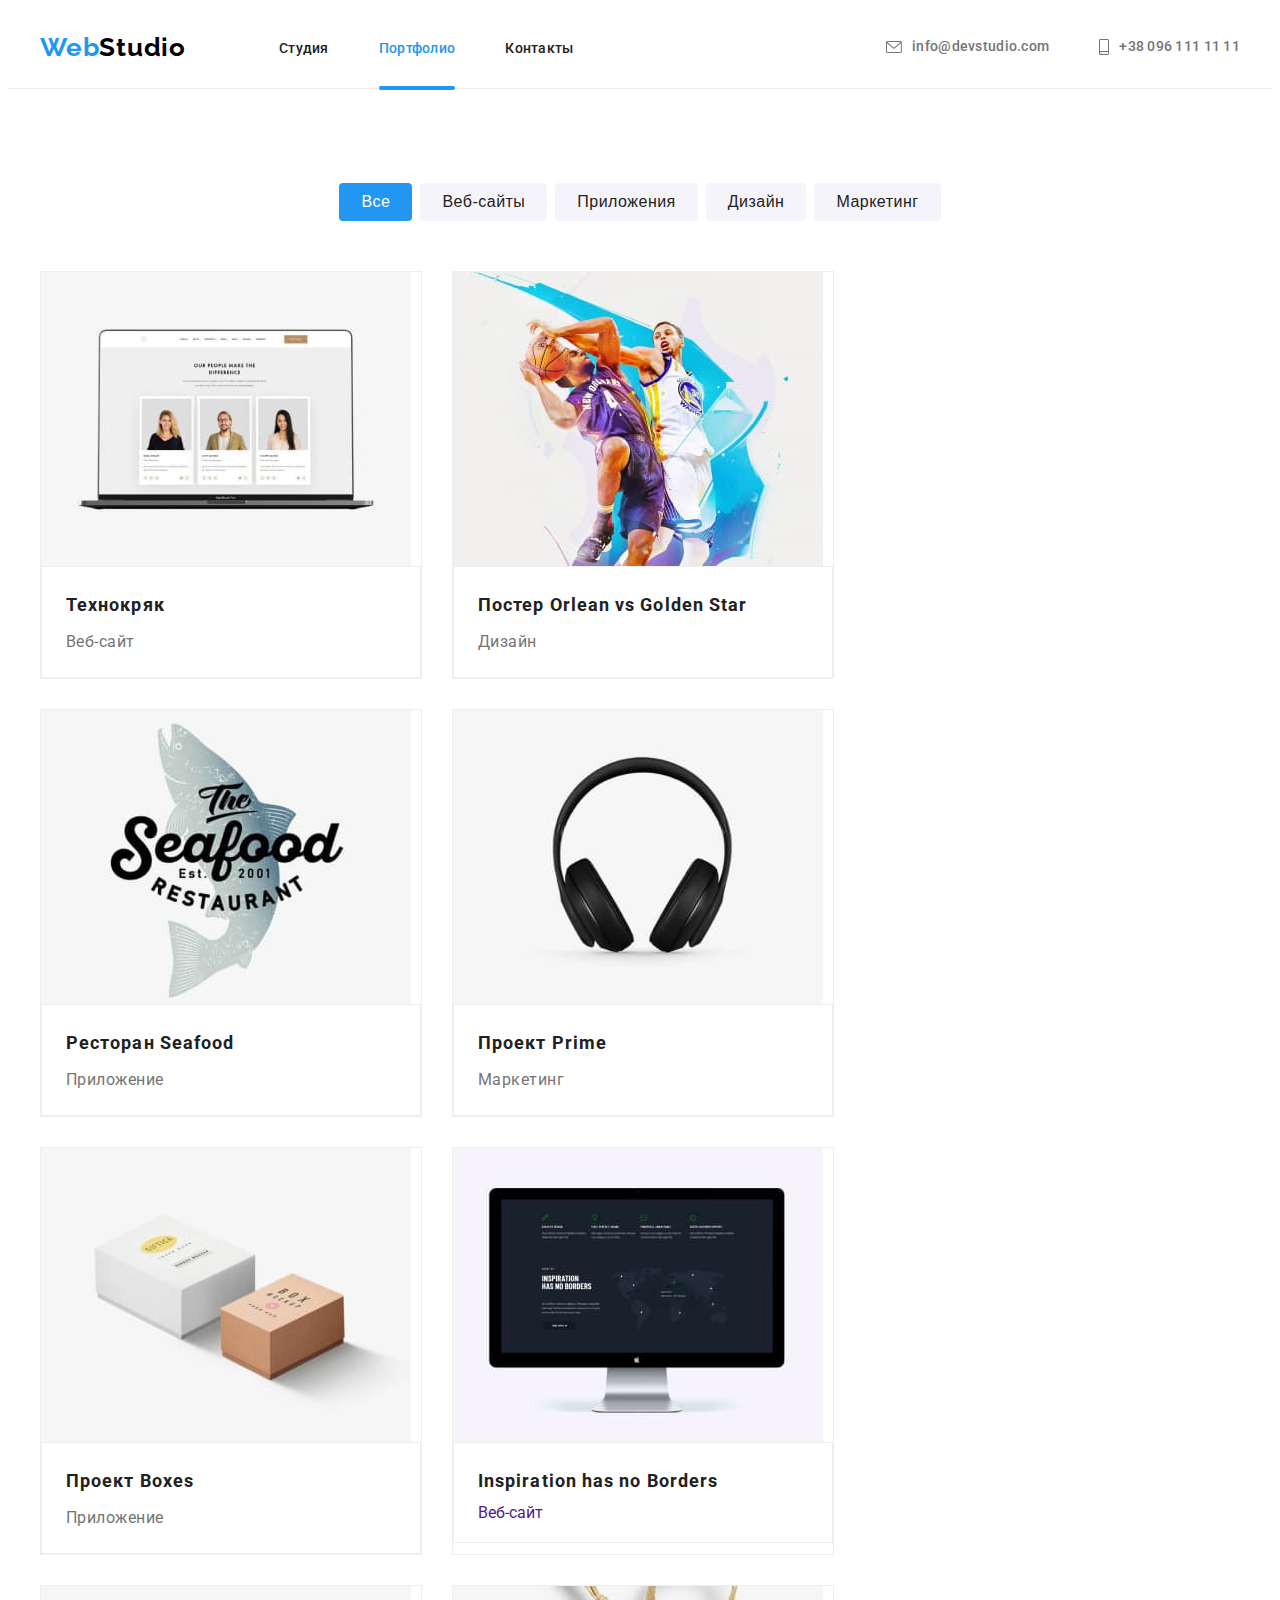
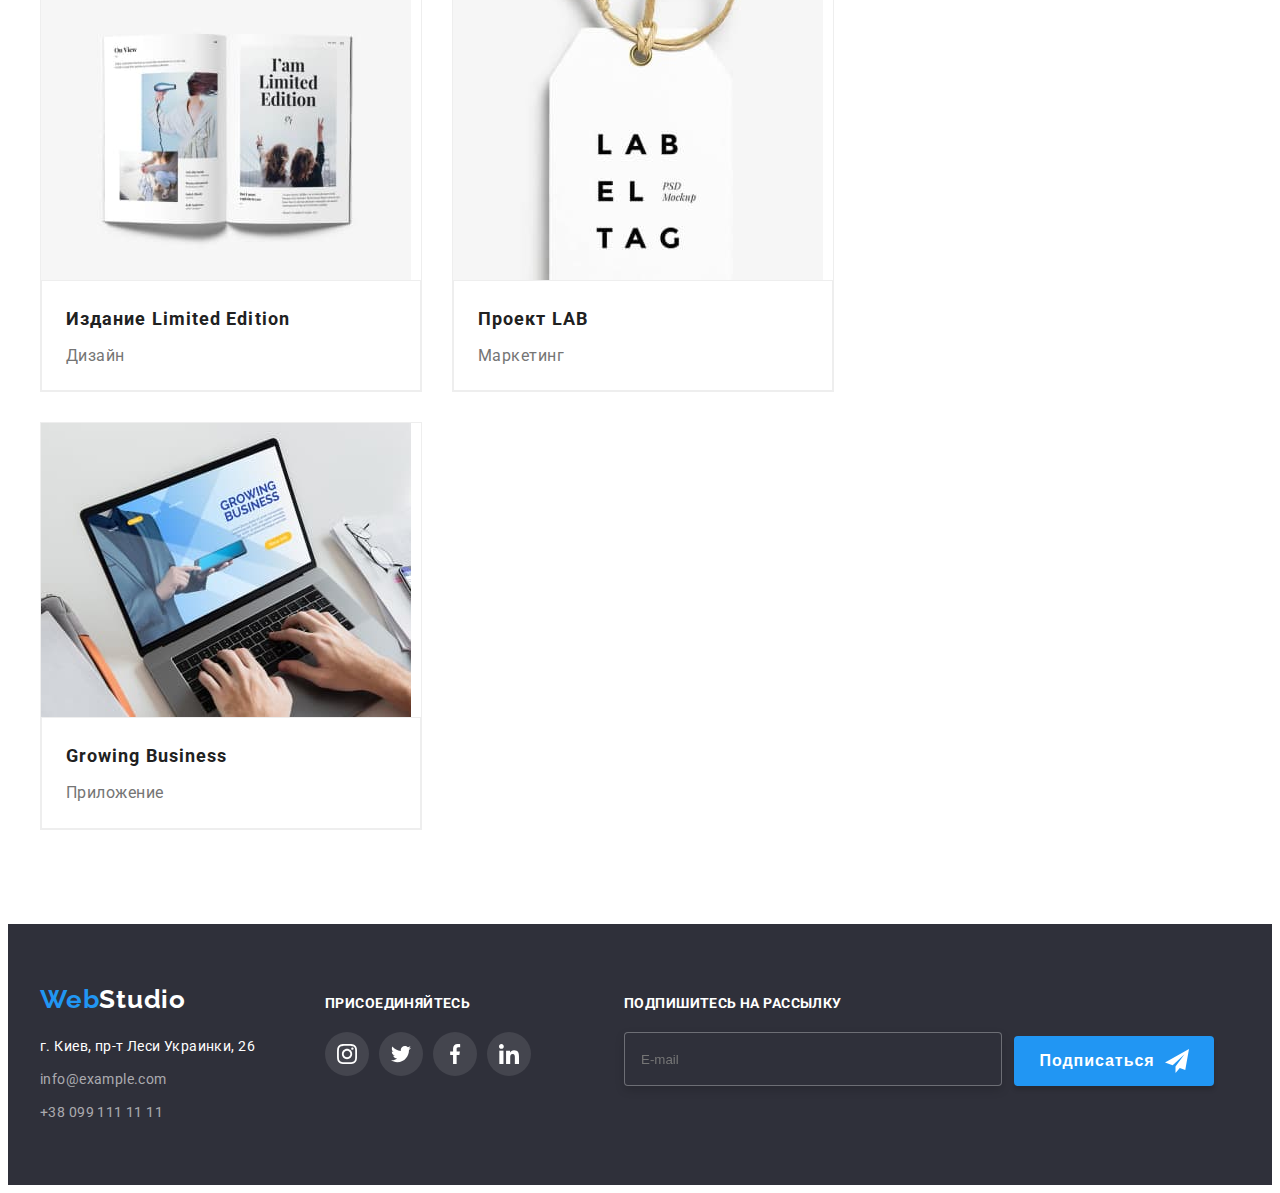
==== portfolio.html @ 792f1a4c "скопировано 7 д/з" ====
<!DOCTYPE html>
<html lang="ru">
  <head>
    <link
      rel="stylesheet"
      href="https://cdnjs.cloudflare.com/ajax/libs/modern-normalize/1.1.0/modern-normalize.min.css"
      integrity="sha512-wpPYUAdjBVSE4KJnH1VR1HeZfpl1ub8YT/NKx4PuQ5NmX2tKuGu6U/JRp5y+Y8XG2tV+wKQpNHVUX03MfMFn9Q=="
      crossorigin="anonymous"
      referrerpolicy="no-referrer"
    />
    <meta charset="UTF-8" />
    <meta http-equiv="X-UA-Compatible" content="IE=edge" />
    <meta name="viewport" content="width=device-width, initial-scale=1.0" />
    <title>WebStudio</title>
    <link rel="preconnect" href="https://fonts.gstatic.com" />
    <link
      href="https://fonts.googleapis.com/css2?family=Raleway:wght@700&family=Roboto:wght@400;500;700;900&display=swap"
      rel="stylesheet"
    />
    <link rel="stylesheet" href="./css/main.min.css" />
  </head>

  <body>
    <!--Шапка сайта (логотип, nav, контакти)-->
    <header class="header">
      <div class="container header__container">
        <nav class="nav">
          <a href="./" class="logo header__logo link"><span>Web</span>Studio</a>

          <!--Навигация на другие страницы-->
          <ul class="nav__menu list">
            <li class="nav__item">
              <a class="nav__link link" href="./index.html">Студия</a>
            </li>
            <li class="nav__item">
              <a class="nav__link nav__link--current link" href="./portfolio.html">Портфолио</a>
            </li>
            <li class="nav__item">
              <a class="nav__link link" href="">Контакты</a>
            </li>
          </ul>
        </nav>

        <!--Контакты-->
        <ul class="header__contact list">
          <li class="header__contact-item">
            <a class="header__contact-mail link" href="mailto:info@devstudio.com">
              <svg class="header__contact-mail-icon">
                <use href="./imeges/sprite.svg#icon-mail"></use>
              </svg>
              info@devstudio.com</a
            >
          </li>
          <li class="header__contact-item">
            <a class="header__contact-tel link" href="tel:+380961111111">
              <svg class="header__contact-tel-icon">
                <use href="./imeges/sprite.svg#icon-tell"></use>
              </svg>
              +38 096 111 11 11</a
            >
          </li>
        </ul>
      </div>
    </header>

    <!--Уникальный контент страницы-->
    <main>
      <section class="portfolio">
        <div class="container">
          <h1 class="visually-hidden">Портофолио</h1>
          <!--Фильтр-кнопки-->
          <ul class="portfolio__filter list">
            <li class="portfolio__filter-item">
              <button type="button" class="portfolio__filter-btn current">Все</button>
            </li>
            <li class="portfolio__filter-item">
              <button type="button" class="portfolio__filter-btn">Веб-сайты</button>
            </li>
            <li class="portfolio__filter-item">
              <button type="button" class="portfolio__filter-btn">Приложения</button>
            </li>
            <li class="portfolio__filter-item">
              <button type="button" class="portfolio__filter-btn">Дизайн</button>
            </li>
            <li class="portfolio__filter-item">
              <button type="button" class="portfolio__filter-btn">Маркетинг</button>
            </li>
          </ul>

          <!--Роботы проведенные студией-->
          <ul class="project__list list">
            <li class="project__item">
              <a class="project__link link" href="">
                <div class="project__div-overlay">
                  <img
                    class="project__img"
                    src="./imeges/portfolio-page/project1.jpg"
                    alt="Веб-сайт"
                    width="370"
                    height="294"
                  />
                  <p class="project__overlay">
                    Технокряк это современная площадка распространения коронавируса. Компании
                    используют эту платформу для цифрового шпионажа и атак на защищённые сервера
                    конкурентов.
                  </p>
                </div>
                <div class="project__card">
                  <h2 class="project__title">Технокряк</h2>
                  <p class="project__text">Веб-сайт</p>
                </div>
              </a>
            </li>
            <li class="project__item">
              <a class="project__link link" href="">
                <div class="project__div-overlay">
                  <img
                    class="project__img"
                    src="./imeges/portfolio-page/project2.jpg"
                    alt="Постер"
                    width="370"
                    height="294"
                  />
                  <p class="project__overlay">
                    Технокряк это современная площадка распространения коронавируса. Компании
                    используют эту платформу для цифрового шпионажа и атак на защищённые сервера
                    конкурентов.
                  </p>
                </div>
                <div class="project__card">
                  <h2 class="project__title">
                    Постер <span lang="en">Orlean vs Golden Star</span>
                  </h2>
                  <p class="project__text">Дизайн</p>
                </div>
              </a>
            </li>
            <li class="project__item">
              <a class="project__link link" href="">
                <div class="project__div-overlay">
                  <img
                    class="project__img"
                    src="./imeges/portfolio-page/project3.jpg"
                    alt="Логотип ресторана Seafood"
                    width="370"
                    height="294"
                  />
                  <p class="project__overlay">
                    Технокряк это современная площадка распространения коронавируса. Компании
                    используют эту платформу для цифрового шпионажа и атак на защищённые сервера
                    конкурентов.
                  </p>
                </div>
                <div class="project__card">
                  <h2 class="project__title">Ресторан <span lang="en">Seafood</span></h2>
                  <p class="project__text">Приложение</p>
                </div>
              </a>
            </li>
            <li class="project__item">
              <a class="project__link link" href="">
                <div class="project__div-overlay">
                  <img
                    class="project__img"
                    src="./imeges/portfolio-page/project4.jpg"
                    alt="Наушники"
                    width="370"
                    height="294"
                  />
                  <p class="project__overlay">
                    Технокряк это современная площадка распространения коронавируса. Компании
                    используют эту платформу для цифрового шпионажа и атак на защищённые сервера
                    конкурентов.
                  </p>
                </div>
                <div class="project__card">
                  <h2 class="project__title">Проект <span lang="en">Prime</span></h2>
                  <p class="project__text">Маркетинг</p>
                </div>
              </a>
            </li>
            <li class="project__item">
              <a class="project__link link" href="">
                <div class="project__div-overlay">
                  <img
                    class="project__img"
                    src="./imeges/portfolio-page/project5.jpg"
                    alt="Коробки"
                    width="370"
                    height="294"
                  />
                  <p class="project__overlay">
                    Технокряк это современная площадка распространения коронавируса. Компании
                    используют эту платформу для цифрового шпионажа и атак на защищённые сервера
                    конкурентов.
                  </p>
                </div>
                <div class="project__card">
                  <h2 class="project__title">Проект <span lang="en">Boxes</span></h2>
                  <p class="project__text">Приложение</p>
                </div>
              </a>
            </li>
            <li class="project__item">
              <a class="project__link link" href="">
                <div class="project__div-overlay">
                  <img
                    class="project__img"
                    src="./imeges/portfolio-page/project6.jpg"
                    alt="Монитор"
                    width="370"
                    height="294"
                  />
                  <p class="project__overlay">
                    Технокряк это современная площадка распространения коронавируса. Компании
                    используют эту платформу для цифрового шпионажа и атак на защищённые сервера
                    конкурентов.
                  </p>
                </div>
                <div class="project__card">
                  <h2 lang="en" class="project__title">Inspiration has no Borders</h2>
                  <p class="project-text">Веб-сайт</p>
                </div>
              </a>
            </li>
            <li class="project__item">
              <a class="project__link link" href="">
                <div class="project__div-overlay">
                  <img
                    class="project__img"
                    src="./imeges/portfolio-page/project7.jpg"
                    alt="Журнал"
                    width="370"
                    height="294"
                  />
                  <p class="project__overlay">
                    Технокряк это современная площадка распространения коронавируса. Компании
                    используют эту платформу для цифрового шпионажа и атак на защищённые сервера
                    конкурентов.
                  </p>
                </div>
                <div class="project__card">
                  <h2 class="project__title">Издание <span lang="en">Limited Edition</span></h2>
                  <p class="project__text">Дизайн</p>
                </div>
              </a>
            </li>
            <li class="project__item">
              <a class="project__link link" href="">
                <div class="project__div-overlay">
                  <img
                    class="project__img"
                    src="./imeges/portfolio-page/project8.jpg"
                    alt="Бирка"
                    width="370"
                    height="294"
                  />
                  <p class="project__overlay">
                    Технокряк это современная площадка распространения коронавируса. Компании
                    используют эту платформу для цифрового шпионажа и атак на защищённые сервера
                    конкурентов.
                  </p>
                </div>
                <div class="project__card">
                  <h2 class="project__title">Проект <span lang="en">LAB</span></h2>
                  <p class="project__text">Маркетинг</p>
                </div>
              </a>
            </li>
            <li class="project__item">
              <a class="project__link link" href="">
                <div class="project__div-overlay">
                  <img
                    class="project__img"
                    src="./imeges/portfolio-page/project9.jpg"
                    alt="Ноутбук"
                    width="370"
                    height="294"
                  />
                  <p class="project__overlay">
                    Технокряк это современная площадка распространения коронавируса. Компании
                    используют эту платформу для цифрового шпионажа и атак на защищённые сервера
                    конкурентов.
                  </p>
                </div>
                <div class="project__card">
                  <h2 lang="en" class="project__title">Growing Business</h2>
                  <p class="project__text">Приложение</p>
                </div>
              </a>
            </li>
          </ul>
        </div>
      </section>
    </main>

    <!--Подвал страницы-->
    <footer class="footer">
      <div class="container">
        <div class="footer__contact-data">
          <!-- Адресс -->
          <section class="contact-info">
            <a href="./" class="logo footer__logo link"><span>Web</span>Studio</a>
            <address class="contact-info__address">
              <ul class="contact-info__list list">
                <li class="contact-info__item">
                  <a
                    class="contact-info__address-link link"
                    href="https://goo.gl/maps/ubs8C16pTjqJVdpH9"
                    target="_blank"
                    rel="noopener noreferrer"
                    >г. Киев, пр-т Леси Украинки, 26</a
                  >
                </li>
                <li class="contact-info__item">
                  <a class="contact-info__link link" href="mailto:info@example.com"
                    >info@example.com</a
                  >
                </li>
                <li class="contact-info__item">
                  <a class="contact-info__link link" href="tel:+380991111111">+38 099 111 11 11</a>
                </li>
              </ul>
            </address>
          </section>
          <!-- Присоединяйтесь -->
          <section class="social-footer">
            <p class="social-footer__title">Присоединяйтесь</p>
            <ul class="social-list list">
              <li class="social-footer__item">
                <a class="social-list__link social-list_dark" href="">
                  <svg class="social-list__icon">
                    <use href="./imeges/sprite.svg#icon-instagram"></use>
                  </svg>
                </a>
              </li>
              <li class="social-footer__item">
                <a class="social-list__link social-list_dark" href="">
                  <svg class="social-list__icon">
                    <use href="./imeges/sprite.svg#icon-twitter"></use>
                  </svg>
                </a>
              </li>
              <li class="social-footer-item">
                <a class="social-list__link social-list_dark" href="">
                  <svg class="social-list__icon">
                    <use href="./imeges/sprite.svg#icon-facebook"></use>
                  </svg>
                </a>
              </li>
              <li class="social-footer__item">
                <a class="social-list__link social-list_dark" href="">
                  <svg class="social-list__icon">
                    <use href="./imeges/sprite.svg#icon-linkedin"></use>
                  </svg>
                </a>
              </li>
            </ul>
          </section>

          <!-- Подписка на рассылку -->
          <section class="footer__newsletter">
            <p class="footer__newsletter-text">Подпишитесь на рассылку</p>
            <form action="#" class="footer__form">
              <label class="footer__form-field">
                <input
                  type="email"
                  name="user-mail"
                  class="footer__form-input"
                  placeholder="E-mail"
                />
              </label>
              <button type="submit" class="button footer__form-button">
                Подписаться
                <svg class="footer__icon-send">
                  <use href="./imeges/sprite.svg#icon-icon-send"></use>
                </svg>
              </button>
            </form>
          </section>
        </div>
      </div>
    </footer>
  </body>
</html>
---- css/main.min.css ----
:root{--primery-text-color: #757575;--title-text-color: #212121;--background-button-secondary: #f5f4fa;--accent-color: #2196f3;--white-color: #ffffff;--background-footer-hero: #2f303a;--icon-color: #afb1b8}.visually-hidden{position:absolute !important;clip:rect(1px 1px 1px 1px);clip:rect(1px, 1px, 1px, 1px);padding:0 !important;border:0 !important;height:1px !important;width:1px !important;overflow:hidden}.list{list-style:none}.link{text-decoration:none}h1,h2,h3,h4,h5,h6,p{margin-top:0;margin-bottom:0}ul,ol{margin-top:0;margin-bottom:0;padding-left:0}img{display:block;max-width:100%}body{font-family:'Roboto', sans-serif;background-color:var(--white-color)}.container{width:1200px;margin-left:auto;margin-right:auto;padding-left:15px;padding-right:15px}.logo{font-family:'Raleway', sans-serif;font-size:26px;font-weight:700;line-height:1.19;letter-spacing:0.03em;color:#000000}.logo span{color:var(--accent-color)}.header__logo{margin-right:93px}.footer__logo{color:#ffffff}.header{padding-top:24px;padding-bottom:25px;border-bottom:1px solid #ececec}.header__container{display:flex;align-items:center;justify-content:space-between}.nav{display:flex;align-items:center}.nav__menu{display:flex;align-items:center}.nav__item{position:relative}.nav__item:not(:last-child){margin-right:50px}.nav__link{padding-top:32px;padding-bottom:22px;font-style:normal;font-size:14px;font-weight:500;line-height:1.14;letter-spacing:0.02em;color:var(--title-text-color);transition:color 250ms cubic-bezier(0.4, 0, 0.2, 1)}.nav__link:hover,.nav__link:focus{color:var(--accent-color)}.nav__link--current{color:var(--accent-color)}.nav__link--current::after{position:absolute;bottom:-33px;display:block;content:'';width:100%;height:4px;background-color:var(--accent-color);border-radius:2px}.header__contact{display:flex;align-items:center}.header__contact-item:not(:last-child){margin-right:50px}.header__contact-mail-icon{width:16px;height:12px;margin-right:10px;fill:currentColor}.header__contact-tel-icon{width:10px;height:16px;margin-right:10px;fill:currentColor}.header__contact-mail,.header__contact-tel{display:flex;align-items:center;font-size:14px;font-weight:500;line-height:1.14;letter-spacing:0.02em;color:var(--primery-text-color);transition:color 250ms cubic-bezier(0.4, 0, 0.2, 1)}.header__contact-mail:hover,.header__contact-mail:focus,.header__contact-tel:hover,.header__contact-tel:focus{color:var(--accent-color)}.button{font-size:16px;font-weight:700;line-height:1.87;box-shadow:0px 4px 4px rgba(0,0,0,0.15);border-radius:4px;border:none;color:var(--white-color);background-color:var(--accent-color);font-style:normal;text-align:center;letter-spacing:0.06em}.main__button{padding:10px 32px;align-items:center;transition:background-color 250ms cubic-bezier(0.4, 0, 0.2, 1)}.main__button:hover,.main__button:focus{background-color:#188ce8}.footer__form-button{display:flex;justify-content:center;align-items:center;width:200px;height:50px;margin-left:12px}.footer__icon-send{width:24px;height:24px;margin-left:10px}.portfolio__filter-btn{font-size:16px;font-weight:500;line-height:1.62;padding:6px 22px;border:none;border-radius:4px;color:var(--title-text-color);background-color:var(--background-button-secondary);letter-spacing:0.03em;transition:color 250ms cubic-bezier(0.4, 0, 0.2, 1),background-color 250ms cubic-bezier(0.4, 0, 0.2, 1),box-shadow 250ms cubic-bezier(0.4, 0, 0.2, 1)}.portfolio__filter-btn:hover,.portfolio__filter-btn:focus{color:#ffffff;background-color:var(--accent-color);box-shadow:0px 3px 1px rgba(0,0,0,0.1),0px 1px 2px rgba(0,0,0,0.08),0px 2px 2px rgba(0,0,0,0.12)}.portfolio__filter-btn.current{color:var(--white-color);background-color:var(--accent-color)}.social-list{display:flex;justify-content:space-between}.social-list__link{display:flex;align-items:center;justify-content:center;width:44px;height:44px;border-radius:50%;background-color:#ffffff;transition:fill 250ms cubic-bezier(0.4, 0, 0.2, 1),background-color 250ms cubic-bezier(0.4, 0, 0.2, 1)}.social-list__link:hover,.social-list__link:focus{fill:var(--white-color);background-color:var(--accent-color)}.social-list__icon{width:20px;height:20px}.social-list_light{fill:var(--icon-color);background-color:#ffffff}.social-list_dark{fill:var(--white-color);background-color:rgba(255,255,255,0.1)}.social-footer{width:206px}.social-footer__title{margin-bottom:20px;font-style:normal;font-size:14px;font-weight:700;line-height:1.14;letter-spacing:0.03em;text-transform:uppercase;color:#ffffff}.hero{max-width:1600px;margin-left:auto;margin-right:auto;padding-top:200px;padding-bottom:200px;background-image:linear-gradient(rgba(47,48,58,0.4), rgba(47,48,58,0.4)),url("../imeges/hero/bg.jpg");background-repeat:no-repeat;background-position:center;background-color:var(--background-footer-hero);text-align:center}.hero__title{max-width:696px;margin-bottom:30px;margin-left:auto;margin-right:auto;font-size:44px;font-weight:900;line-height:1.36;letter-spacing:0.06em;text-transform:uppercase;color:#ffffff}.dignity{padding-top:94px;padding-bottom:47px}.dignity__list{display:flex;align-items:center;flex-wrap:wrap;margin-left:-30px;margin-top:-30px}.dignity__item{margin-left:30px;margin-top:30px;flex-basis:calc((100% - 120px) / 4)}.dignity__icon-conteiner{display:flex;align-items:center;margin-bottom:30px;width:270px;height:120px;background:var(--background-button-secondary);border-radius:4px}.dignity__icon{margin:0 auto;width:70px;height:70px}.dignity__title{margin-bottom:10px;color:var(--title-text-color);font-size:14px;font-weight:700;line-height:1.14;letter-spacing:0.03em;text-transform:uppercase}.dignity__text{color:var(--primery-text-color);font-size:14px;font-weight:400;line-height:1.71;letter-spacing:0.03em}.profile{padding-top:47px;padding-bottom:94px}.profile__titel{margin-bottom:50px;color:var(--title-text-color);font-size:36px;font-weight:700;line-height:1.17;text-align:center;letter-spacing:0.03em}.profile__list{display:flex;align-items:center;justify-content:space-between}.profile__item{position:relative}.profile__label{position:absolute;left:0;bottom:0;font-style:normal;font-size:14px;font-weight:700;line-height:1.14;text-align:center;letter-spacing:0.03em;text-transform:uppercase;color:#ffffff;background-color:rgba(47,48,58,0.8);width:370px;height:70px;padding-top:27px}.team{background-color:#f5f4fa;padding-top:94px;padding-bottom:94px}.team__title{margin-bottom:50px;color:var(--title-text-color);font-size:36px;font-weight:700;line-height:1.17;text-align:center;letter-spacing:0.03em}.team__list{display:flex;align-items:center}.team__item:not(:last-child){margin-right:30px}.team__card{background:#ffffff;box-shadow:0px 1px 3px rgba(0,0,0,0.12),0px 1px 1px rgba(0,0,0,0.14),0px 2px 1px rgba(0,0,0,0.2);border-radius:0px 0px 4px 4px}.team__badge{padding-top:30px;padding-bottom:30px;padding-left:32px;padding-right:32px}.team__name{margin-bottom:10px;color:var(--title-text-color);font-size:16px;font-weight:500;line-height:1.19;text-align:center;letter-spacing:0.03em}.team__profession{margin-bottom:16px;color:var(--primery-text-color);font-size:16px;font-weight:400;line-height:1.19;text-align:center;letter-spacing:0.03em}.clients{padding-top:94px;padding-bottom:94px}.clients__title{margin-bottom:50px;font-style:normal;font-size:36px;font-weight:700;line-height:1.17;text-align:center;letter-spacing:0.03em;color:var(--title-text-color)}.clients__list{display:flex;justify-content:space-between}.clients__link{fill:var(--icon-color);display:flex;align-items:center;justify-content:center;width:170px;height:92px;border:1px solid #afb1b8;border-radius:4px;transition:border 250ms cubic-bezier(0.4, 0, 0.2, 1),border-radius 250ms cubic-bezier(0.4, 0, 0.2, 1),fill 250ms cubic-bezier(0.4, 0, 0.2, 1)}.clients__link:hover,.clients__link:focus{border:1px solid #2196f3;border-radius:4px;fill:var(--accent-color)}.footer{padding-top:60px;padding-bottom:60px;background-color:var(--background-footer-hero)}.footer__contact-data{display:flex;align-items:baseline}.contact-info__address{margin-top:20px;margin-right:70px}.contact-info__item:not(:last-child){margin-bottom:9px}.contact-info__address-link{font-style:normal;font-size:14px;font-weight:400;line-height:1.71;letter-spacing:0.03em;color:#ffffff;transition:color 250ms cubic-bezier(0.4, 0, 0.2, 1)}.contact-info__address-link:hover,.contact-info__address-link:focus{color:rgba(255,255,255,0.6)}.contact-info__link{display:inline-block;font-style:normal;color:rgba(255,255,255,0.6);font-size:14px;font-weight:400;line-height:1.71;letter-spacing:0.03em;transition:color 250ms cubic-bezier(0.4, 0, 0.2, 1)}.contact-info__link:hover,.contact-info__link:focus{color:#ffffff}.footer__newsletter{margin-left:93px}.footer__newsletter-text{font-style:normal;font-size:14px;font-weight:700;line-height:1.14;letter-spacing:0.03em;text-transform:uppercase;color:var(--white-color)}.footer__form{display:flex;justify-content:center;align-items:flex-end}.footer__form-input{width:358px;height:50px;background-color:var(--background-footer-hero);border:1px solid rgba(255,255,255,0.3);filter:drop-shadow(0px 4px 4px rgba(0,0,0,0.15));border-radius:4px;color:var(--white-color);outline:none;margin-top:20px;padding-left:16px}.portfolio{padding-top:94px;padding-bottom:94px}.portfolio__filter{margin-bottom:50px;display:flex;justify-content:center;align-items:center}.portfolio__filter-item:not(:last-child){margin-right:8px}.project__list{display:flex;flex-wrap:wrap;margin-left:-30px;margin-top:-30px}.project__item{margin-left:30px;margin-top:30px;flex-basis:calc((100% - 90px) / 3);background:#ffffff;border:1px solid #eeeeee;transition:border 250ms cubic-bezier(0.4, 0, 0.2, 1),box-shadow 250ms cubic-bezier(0.4, 0, 0.2, 1)}.project__item:hover,.project__item:focus{border:1px solid #eeeeee;box-shadow:0px 1px 1px rgba(0,0,0,0.12),0px 4px 4px rgba(0,0,0,0.06),1px 4px 6px rgba(0,0,0,0.16)}.project__card{padding:20px 24px;background:#ffffff;border:1px solid #eeeeee}.project__title{margin-bottom:4px;color:var(--title-text-color);font-size:18px;font-weight:700;line-height:2;letter-spacing:0.06em}.project__text{color:var(--primery-text-color);font-size:16px;font-weight:400;line-height:1.87;letter-spacing:0.03em}.project__link{display:block}.project__div-overlay{position:relative;overflow:hidden}.project__overlay{position:absolute;top:0;left:0;font-style:normal;font-size:18px;font-weight:400;line-height:1.56;letter-spacing:0.03em;color:#ffffff;background-color:rgba(33,150,243,0.9);width:100%;height:100%;overflow:auto;padding:63px 24px;transform:translateY(100%);transition:transform 500ms linear}.project__link:hover .project__overlay,.project__link:focus .project__overlay{transform:translateY(0%)}.backdrop{position:fixed;top:0;left:0;width:100vw;height:100vh;background-color:rgba(0,0,0,0.2);transition:opacity 500ms linear, visibility 500ms linear}.is-hidden{opacity:0;visibility:hidden;pointer-events:none}.modal{position:absolute;left:50%;top:50%;width:528px;height:580px;background-color:#ffffff;box-shadow:0px 1px 3px rgba(0,0,0,0.12),0px 1px 1px rgba(0,0,0,0.14),0px 2px 1px rgba(0,0,0,0.2);border-radius:4px;transform:translate(-50%, -50%);padding:40px}.modal__close-btn{display:flex;justify-content:center;align-items:center;position:absolute;top:8px;right:8px;width:30px;height:30px;border-radius:50%;border:1px solid rgba(0,0,0,0.1);background-color:transparent;cursor:pointer;padding:0}.modal__close-btn:focus{fill:var(--accent-color);outline:none;border-color:var(--accent-color)}.modal__close-btn-icon{width:18px;height:18px;fill:#000000;transition:fill 250ms cubic-bezier(0.4, 0, 0.2, 1)}.modal__close-btn-icon:hover{fill:var(--accent-color);outline:none;border-color:var(--accent-color)}.modal-form{display:flex;flex-direction:column}.modal-form__head{font-size:20px;font-weight:700;line-height:1.15;font-style:normal;text-align:center;letter-spacing:0.03em;color:var(--title-text-color);margin-bottom:12px}.modal-form__field{font-size:12px;font-weight:400;line-height:1.17;margin-bottom:10px;font-style:normal;letter-spacing:0.01em;color:var(--primery-text-color)}.modal-form__input-wrapper{position:relative;display:block;margin-top:4px}.modal-form__input{width:100%;height:40px;border:1px solid rgba(33,33,33,0.2);border-radius:4px;padding-left:42px;transition:border-color 250ms cubic-bezier(0.4, 0, 0.2, 1)}.modal-form__input:hover,.modal-form__input:focus{outline:none;border-color:var(--accent-color)}.modal-form__icon{display:block;position:absolute;top:50%;left:12px;transform:translateY(-50%);width:18px;height:18px;fill:var(--title-text-color);transition:fill 250ms cubic-bezier(0.4, 0, 0.2, 1)}.modal-form__input:focus+.modal-form__icon,.modal-form__input:hover+.modal-form__icon{fill:var(--accent-color)}.modal-form__message{width:100%;height:120px;margin-top:4px;padding:12px 16px;border:1px solid rgba(33,33,33,0.2);border-radius:4px;resize:none;transition:border-color 250ms cubic-bezier(0.4, 0, 0.2, 1)}.modal-form__message:hover,.modal-form__message:focus{border-color:var(--accent-color);outline:none}.modal-form__message::placeholder{font-size:14px;font-weight:400;line-height:1.14;font-style:normal;letter-spacing:0.01em;color:rgba(117,117,117,0.5)}.modal-form__checkbox-label{font-size:14px;font-weight:400;line-height:1.71;display:flex;justify-content:center;align-items:center;font-style:normal;letter-spacing:0.03em;color:var(--primery-text-color)}.modal-form__checkbox-label::before{display:block;content:'';width:16px;height:15px;border:1px solid #212121;border-radius:2px;cursor:pointer;margin-right:7px}.modal-form__checkbox:checked+.modal-form__checkbox-label::before{background-image:url(../imeges/icon-check.svg);width:16px;height:15px;border:1px solid #2196f3;border-radius:2px;background-position:center}.modal-form__checkbox:focus+.modal-form__checkbox-label::before{border-color:var(--accent-color);border-radius:2px}.modal-form__label-link{color:var(--accent-color)}.modal-form__label-link:focus{outline:1px solid #2196f3}.modal-form__button{width:200px;height:50px;margin:0 auto;margin-top:30px;background-color:#188ce8;box-shadow:0px 4px 4px rgba(0,0,0,0.15);border-radius:4px;font-size:16px;font-weight:700;line-height:1.87;font-style:normal;text-align:center;letter-spacing:0.06em;color:var(--white-color);cursor:pointer;transition:outline 250ms cubic-bezier(0.4, 0, 0.2, 1)}.modal-form__button:focus{outline:1px solid #2196f3}
/*# sourceMappingURL=main.min.css.map */
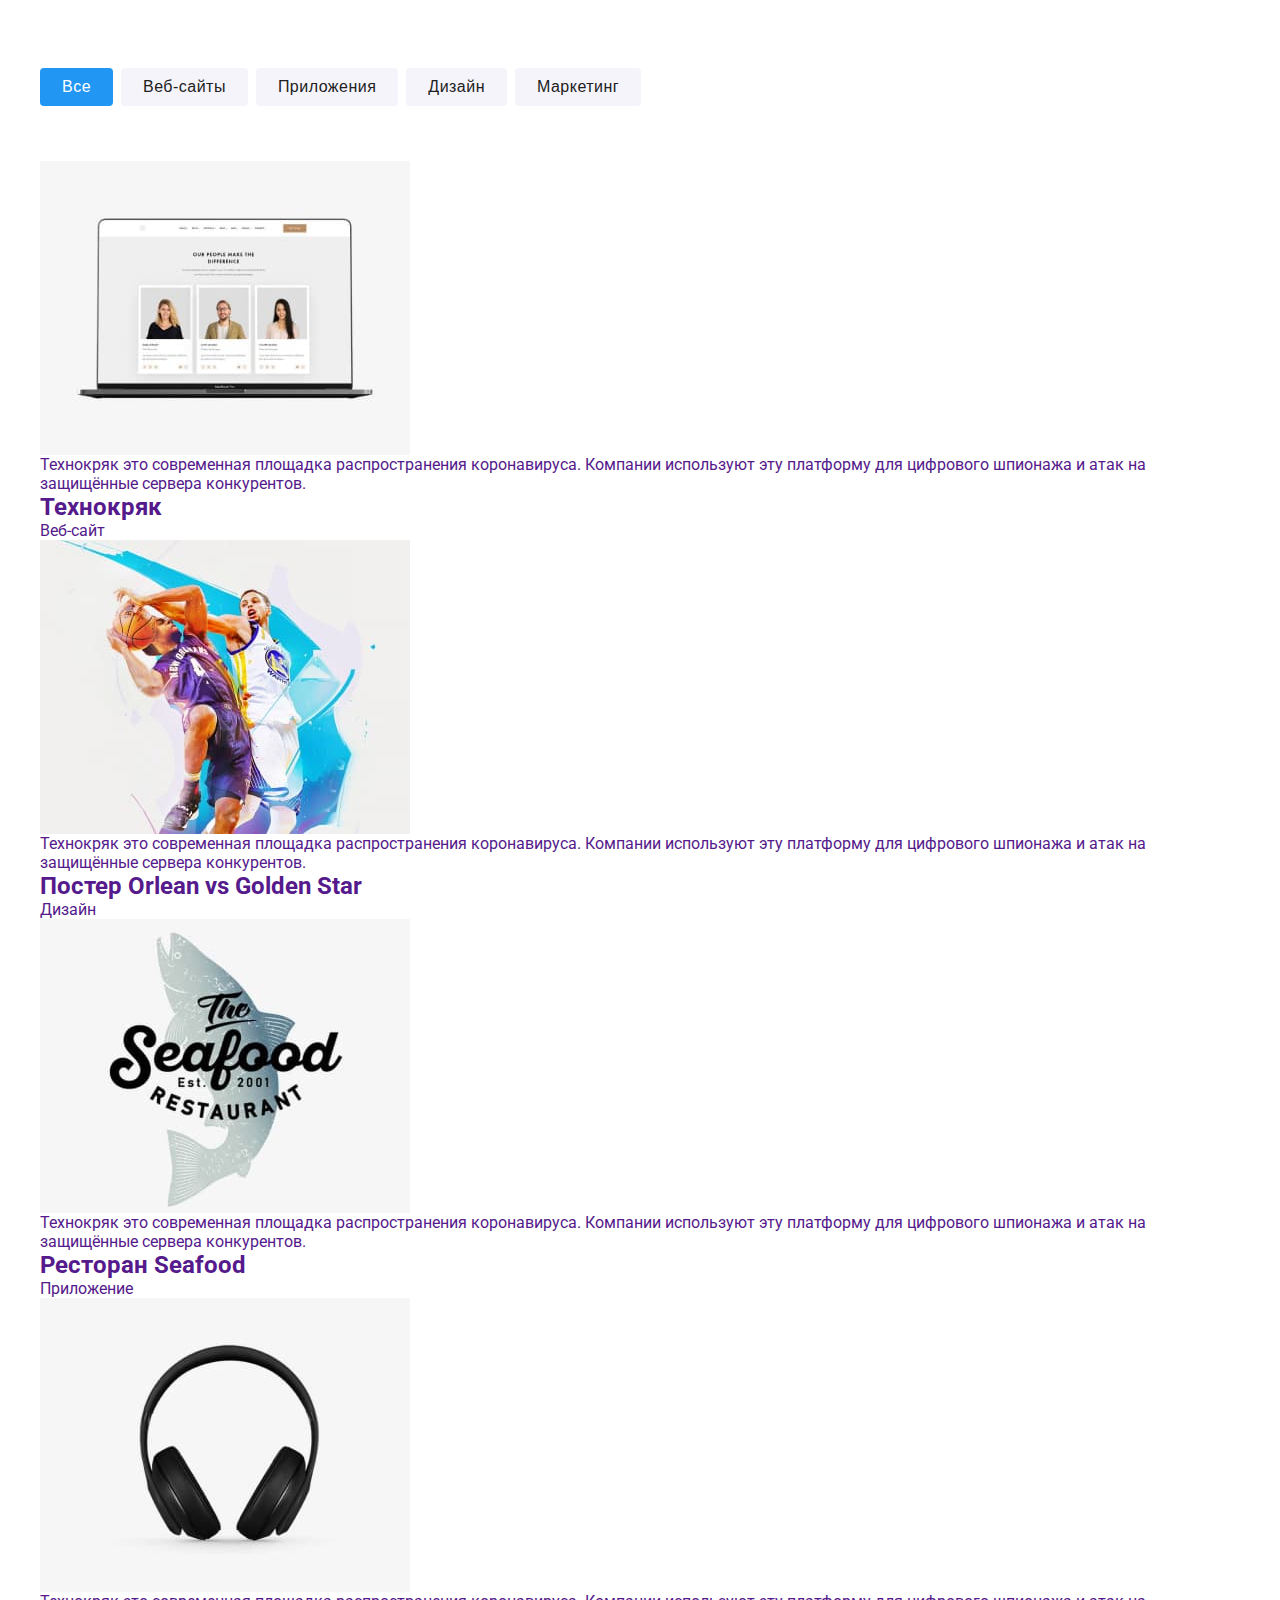
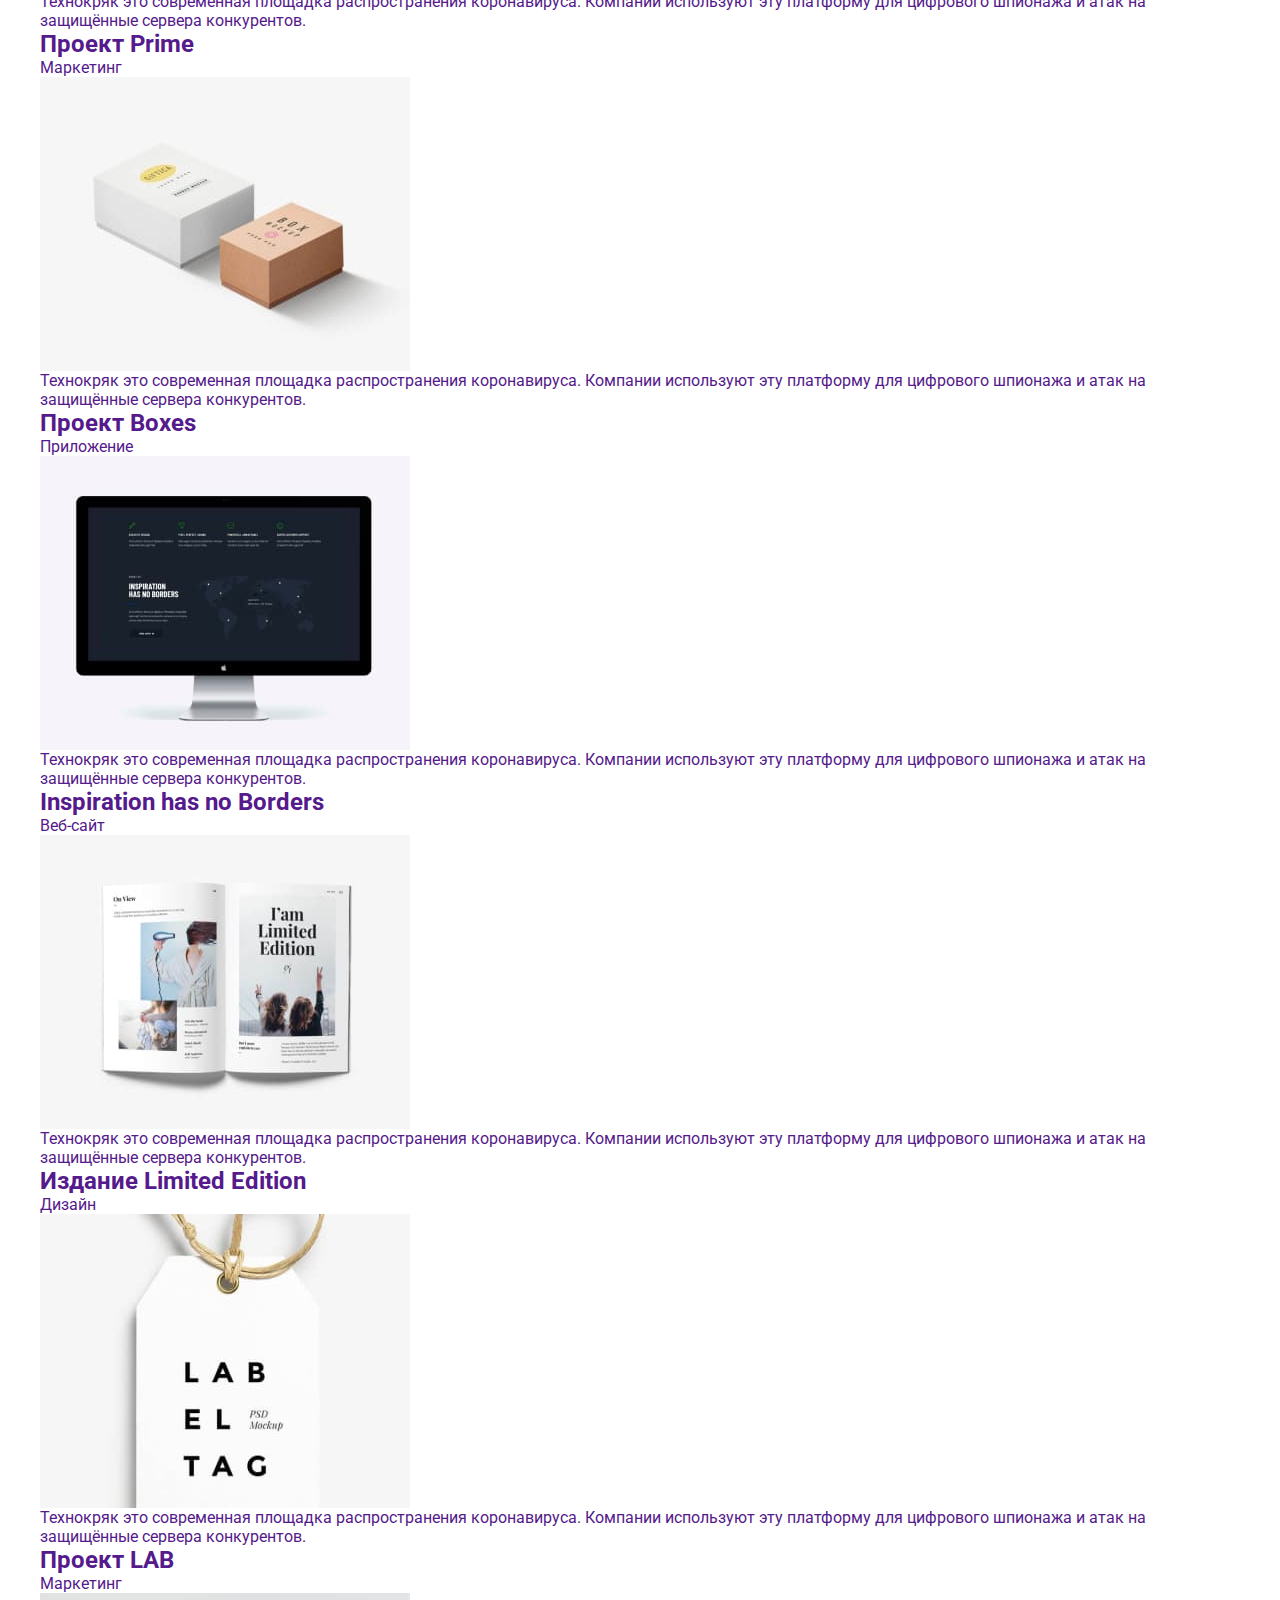
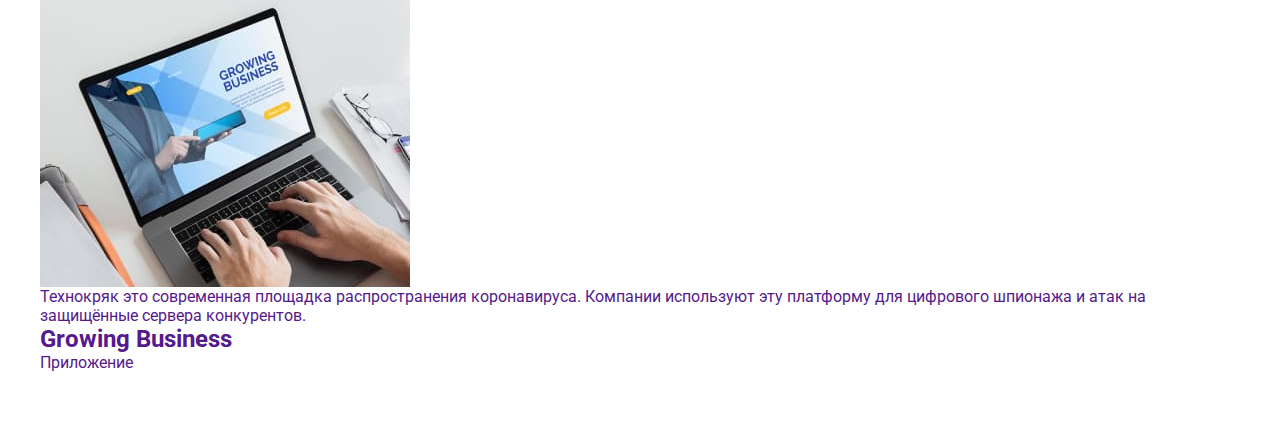
==== commit 86937e3e: "переименованы фото в hero" ====
--- a/portfolio.html
+++ b/portfolio.html
@@ -22,13 +22,13 @@
 
   <body>
     <!--Шапка сайта (логотип, nav, контакти)-->
-    <header class="header">
+    <!-- <header class="header">
       <div class="container header__container">
         <nav class="nav">
-          <a href="./" class="logo header__logo link"><span>Web</span>Studio</a>
-
-          <!--Навигация на другие страницы-->
-          <ul class="nav__menu list">
+          <a href="./" class="logo header__logo link"><span>Web</span>Studio</a> -->
+
+    <!--Навигация на другие страницы-->
+    <!-- <ul class="nav__menu list">
             <li class="nav__item">
               <a class="nav__link link" href="./index.html">Студия</a>
             </li>
@@ -39,10 +39,10 @@
               <a class="nav__link link" href="">Контакты</a>
             </li>
           </ul>
-        </nav>
-
-        <!--Контакты-->
-        <ul class="header__contact list">
+        </nav> -->
+
+    <!--Контакты-->
+    <!-- <ul class="header__contact list">
           <li class="header__contact-item">
             <a class="header__contact-mail link" href="mailto:info@devstudio.com">
               <svg class="header__contact-mail-icon">
@@ -61,7 +61,7 @@
           </li>
         </ul>
       </div>
-    </header>
+    </header> -->
 
     <!--Уникальный контент страницы-->
     <main>
@@ -295,11 +295,11 @@
     </main>
 
     <!--Подвал страницы-->
-    <footer class="footer">
+    <!-- <footer class="footer">
       <div class="container">
-        <div class="footer__contact-data">
+        <div class="footer__contact-data"> -->
           <!-- Адресс -->
-          <section class="contact-info">
+          <!-- <section class="contact-info">
             <a href="./" class="logo footer__logo link"><span>Web</span>Studio</a>
             <address class="contact-info__address">
               <ul class="contact-info__list list">
@@ -322,9 +322,9 @@
                 </li>
               </ul>
             </address>
-          </section>
+          </section> -->
           <!-- Присоединяйтесь -->
-          <section class="social-footer">
+          <!-- <section class="social-footer">
             <p class="social-footer__title">Присоединяйтесь</p>
             <ul class="social-list list">
               <li class="social-footer__item">
@@ -356,10 +356,10 @@
                 </a>
               </li>
             </ul>
-          </section>
+          </section> -->
 
           <!-- Подписка на рассылку -->
-          <section class="footer__newsletter">
+          <!-- <section class="footer__newsletter">
             <p class="footer__newsletter-text">Подпишитесь на рассылку</p>
             <form action="#" class="footer__form">
               <label class="footer__form-field">
@@ -380,6 +380,6 @@
           </section>
         </div>
       </div>
-    </footer>
+    </footer> -->
   </body>
 </html>
--- a/css/main.min.css
+++ b/css/main.min.css
@@ -1,2 +1,2 @@
-:root{--primery-text-color: #757575;--title-text-color: #212121;--background-button-secondary: #f5f4fa;--accent-color: #2196f3;--white-color: #ffffff;--background-footer-hero: #2f303a;--icon-color: #afb1b8}.visually-hidden{position:absolute !important;clip:rect(1px 1px 1px 1px);clip:rect(1px, 1px, 1px, 1px);padding:0 !important;border:0 !important;height:1px !important;width:1px !important;overflow:hidden}.list{list-style:none}.link{text-decoration:none}h1,h2,h3,h4,h5,h6,p{margin-top:0;margin-bottom:0}ul,ol{margin-top:0;margin-bottom:0;padding-left:0}img{display:block;max-width:100%}body{font-family:'Roboto', sans-serif;background-color:var(--white-color)}.container{width:1200px;margin-left:auto;margin-right:auto;padding-left:15px;padding-right:15px}.logo{font-family:'Raleway', sans-serif;font-size:26px;font-weight:700;line-height:1.19;letter-spacing:0.03em;color:#000000}.logo span{color:var(--accent-color)}.header__logo{margin-right:93px}.footer__logo{color:#ffffff}.header{padding-top:24px;padding-bottom:25px;border-bottom:1px solid #ececec}.header__container{display:flex;align-items:center;justify-content:space-between}.nav{display:flex;align-items:center}.nav__menu{display:flex;align-items:center}.nav__item{position:relative}.nav__item:not(:last-child){margin-right:50px}.nav__link{padding-top:32px;padding-bottom:22px;font-style:normal;font-size:14px;font-weight:500;line-height:1.14;letter-spacing:0.02em;color:var(--title-text-color);transition:color 250ms cubic-bezier(0.4, 0, 0.2, 1)}.nav__link:hover,.nav__link:focus{color:var(--accent-color)}.nav__link--current{color:var(--accent-color)}.nav__link--current::after{position:absolute;bottom:-33px;display:block;content:'';width:100%;height:4px;background-color:var(--accent-color);border-radius:2px}.header__contact{display:flex;align-items:center}.header__contact-item:not(:last-child){margin-right:50px}.header__contact-mail-icon{width:16px;height:12px;margin-right:10px;fill:currentColor}.header__contact-tel-icon{width:10px;height:16px;margin-right:10px;fill:currentColor}.header__contact-mail,.header__contact-tel{display:flex;align-items:center;font-size:14px;font-weight:500;line-height:1.14;letter-spacing:0.02em;color:var(--primery-text-color);transition:color 250ms cubic-bezier(0.4, 0, 0.2, 1)}.header__contact-mail:hover,.header__contact-mail:focus,.header__contact-tel:hover,.header__contact-tel:focus{color:var(--accent-color)}.button{font-size:16px;font-weight:700;line-height:1.87;box-shadow:0px 4px 4px rgba(0,0,0,0.15);border-radius:4px;border:none;color:var(--white-color);background-color:var(--accent-color);font-style:normal;text-align:center;letter-spacing:0.06em}.main__button{padding:10px 32px;align-items:center;transition:background-color 250ms cubic-bezier(0.4, 0, 0.2, 1)}.main__button:hover,.main__button:focus{background-color:#188ce8}.footer__form-button{display:flex;justify-content:center;align-items:center;width:200px;height:50px;margin-left:12px}.footer__icon-send{width:24px;height:24px;margin-left:10px}.portfolio__filter-btn{font-size:16px;font-weight:500;line-height:1.62;padding:6px 22px;border:none;border-radius:4px;color:var(--title-text-color);background-color:var(--background-button-secondary);letter-spacing:0.03em;transition:color 250ms cubic-bezier(0.4, 0, 0.2, 1),background-color 250ms cubic-bezier(0.4, 0, 0.2, 1),box-shadow 250ms cubic-bezier(0.4, 0, 0.2, 1)}.portfolio__filter-btn:hover,.portfolio__filter-btn:focus{color:#ffffff;background-color:var(--accent-color);box-shadow:0px 3px 1px rgba(0,0,0,0.1),0px 1px 2px rgba(0,0,0,0.08),0px 2px 2px rgba(0,0,0,0.12)}.portfolio__filter-btn.current{color:var(--white-color);background-color:var(--accent-color)}.social-list{display:flex;justify-content:space-between}.social-list__link{display:flex;align-items:center;justify-content:center;width:44px;height:44px;border-radius:50%;background-color:#ffffff;transition:fill 250ms cubic-bezier(0.4, 0, 0.2, 1),background-color 250ms cubic-bezier(0.4, 0, 0.2, 1)}.social-list__link:hover,.social-list__link:focus{fill:var(--white-color);background-color:var(--accent-color)}.social-list__icon{width:20px;height:20px}.social-list_light{fill:var(--icon-color);background-color:#ffffff}.social-list_dark{fill:var(--white-color);background-color:rgba(255,255,255,0.1)}.social-footer{width:206px}.social-footer__title{margin-bottom:20px;font-style:normal;font-size:14px;font-weight:700;line-height:1.14;letter-spacing:0.03em;text-transform:uppercase;color:#ffffff}.hero{max-width:1600px;margin-left:auto;margin-right:auto;padding-top:200px;padding-bottom:200px;background-image:linear-gradient(rgba(47,48,58,0.4), rgba(47,48,58,0.4)),url("../imeges/hero/bg.jpg");background-repeat:no-repeat;background-position:center;background-color:var(--background-footer-hero);text-align:center}.hero__title{max-width:696px;margin-bottom:30px;margin-left:auto;margin-right:auto;font-size:44px;font-weight:900;line-height:1.36;letter-spacing:0.06em;text-transform:uppercase;color:#ffffff}.dignity{padding-top:94px;padding-bottom:47px}.dignity__list{display:flex;align-items:center;flex-wrap:wrap;margin-left:-30px;margin-top:-30px}.dignity__item{margin-left:30px;margin-top:30px;flex-basis:calc((100% - 120px) / 4)}.dignity__icon-conteiner{display:flex;align-items:center;margin-bottom:30px;width:270px;height:120px;background:var(--background-button-secondary);border-radius:4px}.dignity__icon{margin:0 auto;width:70px;height:70px}.dignity__title{margin-bottom:10px;color:var(--title-text-color);font-size:14px;font-weight:700;line-height:1.14;letter-spacing:0.03em;text-transform:uppercase}.dignity__text{color:var(--primery-text-color);font-size:14px;font-weight:400;line-height:1.71;letter-spacing:0.03em}.profile{padding-top:47px;padding-bottom:94px}.profile__titel{margin-bottom:50px;color:var(--title-text-color);font-size:36px;font-weight:700;line-height:1.17;text-align:center;letter-spacing:0.03em}.profile__list{display:flex;align-items:center;justify-content:space-between}.profile__item{position:relative}.profile__label{position:absolute;left:0;bottom:0;font-style:normal;font-size:14px;font-weight:700;line-height:1.14;text-align:center;letter-spacing:0.03em;text-transform:uppercase;color:#ffffff;background-color:rgba(47,48,58,0.8);width:370px;height:70px;padding-top:27px}.team{background-color:#f5f4fa;padding-top:94px;padding-bottom:94px}.team__title{margin-bottom:50px;color:var(--title-text-color);font-size:36px;font-weight:700;line-height:1.17;text-align:center;letter-spacing:0.03em}.team__list{display:flex;align-items:center}.team__item:not(:last-child){margin-right:30px}.team__card{background:#ffffff;box-shadow:0px 1px 3px rgba(0,0,0,0.12),0px 1px 1px rgba(0,0,0,0.14),0px 2px 1px rgba(0,0,0,0.2);border-radius:0px 0px 4px 4px}.team__badge{padding-top:30px;padding-bottom:30px;padding-left:32px;padding-right:32px}.team__name{margin-bottom:10px;color:var(--title-text-color);font-size:16px;font-weight:500;line-height:1.19;text-align:center;letter-spacing:0.03em}.team__profession{margin-bottom:16px;color:var(--primery-text-color);font-size:16px;font-weight:400;line-height:1.19;text-align:center;letter-spacing:0.03em}.clients{padding-top:94px;padding-bottom:94px}.clients__title{margin-bottom:50px;font-style:normal;font-size:36px;font-weight:700;line-height:1.17;text-align:center;letter-spacing:0.03em;color:var(--title-text-color)}.clients__list{display:flex;justify-content:space-between}.clients__link{fill:var(--icon-color);display:flex;align-items:center;justify-content:center;width:170px;height:92px;border:1px solid #afb1b8;border-radius:4px;transition:border 250ms cubic-bezier(0.4, 0, 0.2, 1),border-radius 250ms cubic-bezier(0.4, 0, 0.2, 1),fill 250ms cubic-bezier(0.4, 0, 0.2, 1)}.clients__link:hover,.clients__link:focus{border:1px solid #2196f3;border-radius:4px;fill:var(--accent-color)}.footer{padding-top:60px;padding-bottom:60px;background-color:var(--background-footer-hero)}.footer__contact-data{display:flex;align-items:baseline}.contact-info__address{margin-top:20px;margin-right:70px}.contact-info__item:not(:last-child){margin-bottom:9px}.contact-info__address-link{font-style:normal;font-size:14px;font-weight:400;line-height:1.71;letter-spacing:0.03em;color:#ffffff;transition:color 250ms cubic-bezier(0.4, 0, 0.2, 1)}.contact-info__address-link:hover,.contact-info__address-link:focus{color:rgba(255,255,255,0.6)}.contact-info__link{display:inline-block;font-style:normal;color:rgba(255,255,255,0.6);font-size:14px;font-weight:400;line-height:1.71;letter-spacing:0.03em;transition:color 250ms cubic-bezier(0.4, 0, 0.2, 1)}.contact-info__link:hover,.contact-info__link:focus{color:#ffffff}.footer__newsletter{margin-left:93px}.footer__newsletter-text{font-style:normal;font-size:14px;font-weight:700;line-height:1.14;letter-spacing:0.03em;text-transform:uppercase;color:var(--white-color)}.footer__form{display:flex;justify-content:center;align-items:flex-end}.footer__form-input{width:358px;height:50px;background-color:var(--background-footer-hero);border:1px solid rgba(255,255,255,0.3);filter:drop-shadow(0px 4px 4px rgba(0,0,0,0.15));border-radius:4px;color:var(--white-color);outline:none;margin-top:20px;padding-left:16px}.portfolio{padding-top:94px;padding-bottom:94px}.portfolio__filter{margin-bottom:50px;display:flex;justify-content:center;align-items:center}.portfolio__filter-item:not(:last-child){margin-right:8px}.project__list{display:flex;flex-wrap:wrap;margin-left:-30px;margin-top:-30px}.project__item{margin-left:30px;margin-top:30px;flex-basis:calc((100% - 90px) / 3);background:#ffffff;border:1px solid #eeeeee;transition:border 250ms cubic-bezier(0.4, 0, 0.2, 1),box-shadow 250ms cubic-bezier(0.4, 0, 0.2, 1)}.project__item:hover,.project__item:focus{border:1px solid #eeeeee;box-shadow:0px 1px 1px rgba(0,0,0,0.12),0px 4px 4px rgba(0,0,0,0.06),1px 4px 6px rgba(0,0,0,0.16)}.project__card{padding:20px 24px;background:#ffffff;border:1px solid #eeeeee}.project__title{margin-bottom:4px;color:var(--title-text-color);font-size:18px;font-weight:700;line-height:2;letter-spacing:0.06em}.project__text{color:var(--primery-text-color);font-size:16px;font-weight:400;line-height:1.87;letter-spacing:0.03em}.project__link{display:block}.project__div-overlay{position:relative;overflow:hidden}.project__overlay{position:absolute;top:0;left:0;font-style:normal;font-size:18px;font-weight:400;line-height:1.56;letter-spacing:0.03em;color:#ffffff;background-color:rgba(33,150,243,0.9);width:100%;height:100%;overflow:auto;padding:63px 24px;transform:translateY(100%);transition:transform 500ms linear}.project__link:hover .project__overlay,.project__link:focus .project__overlay{transform:translateY(0%)}.backdrop{position:fixed;top:0;left:0;width:100vw;height:100vh;background-color:rgba(0,0,0,0.2);transition:opacity 500ms linear, visibility 500ms linear}.is-hidden{opacity:0;visibility:hidden;pointer-events:none}.modal{position:absolute;left:50%;top:50%;width:528px;height:580px;background-color:#ffffff;box-shadow:0px 1px 3px rgba(0,0,0,0.12),0px 1px 1px rgba(0,0,0,0.14),0px 2px 1px rgba(0,0,0,0.2);border-radius:4px;transform:translate(-50%, -50%);padding:40px}.modal__close-btn{display:flex;justify-content:center;align-items:center;position:absolute;top:8px;right:8px;width:30px;height:30px;border-radius:50%;border:1px solid rgba(0,0,0,0.1);background-color:transparent;cursor:pointer;padding:0}.modal__close-btn:focus{fill:var(--accent-color);outline:none;border-color:var(--accent-color)}.modal__close-btn-icon{width:18px;height:18px;fill:#000000;transition:fill 250ms cubic-bezier(0.4, 0, 0.2, 1)}.modal__close-btn-icon:hover{fill:var(--accent-color);outline:none;border-color:var(--accent-color)}.modal-form{display:flex;flex-direction:column}.modal-form__head{font-size:20px;font-weight:700;line-height:1.15;font-style:normal;text-align:center;letter-spacing:0.03em;color:var(--title-text-color);margin-bottom:12px}.modal-form__field{font-size:12px;font-weight:400;line-height:1.17;margin-bottom:10px;font-style:normal;letter-spacing:0.01em;color:var(--primery-text-color)}.modal-form__input-wrapper{position:relative;display:block;margin-top:4px}.modal-form__input{width:100%;height:40px;border:1px solid rgba(33,33,33,0.2);border-radius:4px;padding-left:42px;transition:border-color 250ms cubic-bezier(0.4, 0, 0.2, 1)}.modal-form__input:hover,.modal-form__input:focus{outline:none;border-color:var(--accent-color)}.modal-form__icon{display:block;position:absolute;top:50%;left:12px;transform:translateY(-50%);width:18px;height:18px;fill:var(--title-text-color);transition:fill 250ms cubic-bezier(0.4, 0, 0.2, 1)}.modal-form__input:focus+.modal-form__icon,.modal-form__input:hover+.modal-form__icon{fill:var(--accent-color)}.modal-form__message{width:100%;height:120px;margin-top:4px;padding:12px 16px;border:1px solid rgba(33,33,33,0.2);border-radius:4px;resize:none;transition:border-color 250ms cubic-bezier(0.4, 0, 0.2, 1)}.modal-form__message:hover,.modal-form__message:focus{border-color:var(--accent-color);outline:none}.modal-form__message::placeholder{font-size:14px;font-weight:400;line-height:1.14;font-style:normal;letter-spacing:0.01em;color:rgba(117,117,117,0.5)}.modal-form__checkbox-label{font-size:14px;font-weight:400;line-height:1.71;display:flex;justify-content:center;align-items:center;font-style:normal;letter-spacing:0.03em;color:var(--primery-text-color)}.modal-form__checkbox-label::before{display:block;content:'';width:16px;height:15px;border:1px solid #212121;border-radius:2px;cursor:pointer;margin-right:7px}.modal-form__checkbox:checked+.modal-form__checkbox-label::before{background-image:url(../imeges/icon-check.svg);width:16px;height:15px;border:1px solid #2196f3;border-radius:2px;background-position:center}.modal-form__checkbox:focus+.modal-form__checkbox-label::before{border-color:var(--accent-color);border-radius:2px}.modal-form__label-link{color:var(--accent-color)}.modal-form__label-link:focus{outline:1px solid #2196f3}.modal-form__button{width:200px;height:50px;margin:0 auto;margin-top:30px;background-color:#188ce8;box-shadow:0px 4px 4px rgba(0,0,0,0.15);border-radius:4px;font-size:16px;font-weight:700;line-height:1.87;font-style:normal;text-align:center;letter-spacing:0.06em;color:var(--white-color);cursor:pointer;transition:outline 250ms cubic-bezier(0.4, 0, 0.2, 1)}.modal-form__button:focus{outline:1px solid #2196f3}
+:root{--primery-text-color: #757575;--title-text-color: #212121;--background-button-secondary: #f5f4fa;--accent-color: #2196f3;--white-color: #ffffff;--background-footer-hero: #2f303a;--icon-color: #afb1b8}.visually-hidden{position:absolute !important;clip:rect(1px 1px 1px 1px);clip:rect(1px, 1px, 1px, 1px);padding:0 !important;border:0 !important;height:1px !important;width:1px !important;overflow:hidden}.list{list-style:none}.link{text-decoration:none}h1,h2,h3,h4,h5,h6,p{margin-top:0;margin-bottom:0}ul,ol{margin-top:0;margin-bottom:0;padding-left:0}img{display:block;max-width:100%;height:auto}body{font-family:'Roboto', sans-serif;background-color:var(--white-color)}.container{padding-left:15px;padding-right:15px}@media screen and (min-width: 480px){.container{width:480px;margin:0 auto}}@media screen and (min-width: 768px){.container{width:768px}}@media screen and (min-width: 1200px){.container{width:1200px}}.logo{font-family:'Raleway', sans-serif;font-size:26px;font-weight:700;line-height:1.19;letter-spacing:0.03em;color:#000000}.logo span{color:var(--accent-color)}.header__logo{margin-right:93px}.footer__logo{color:#ffffff}.header{padding-top:24px;padding-bottom:25px;border-bottom:1px solid #ececec}.header__container{display:flex;align-items:center;justify-content:space-between}.nav{display:flex;align-items:center}.nav__menu{display:flex;align-items:center}.nav__item{position:relative}.nav__item:not(:last-child){margin-right:50px}.nav__link{padding-top:32px;padding-bottom:22px;font-style:normal;font-size:14px;font-weight:500;line-height:1.14;letter-spacing:0.02em;color:var(--title-text-color);transition:color 250ms cubic-bezier(0.4, 0, 0.2, 1)}.nav__link:hover,.nav__link:focus{color:var(--accent-color)}.nav__link--current{color:var(--accent-color)}.nav__link--current::after{position:absolute;bottom:-33px;display:block;content:'';width:100%;height:4px;background-color:var(--accent-color);border-radius:2px}.header__contact{display:flex;align-items:center}.header__contact-item:not(:last-child){margin-right:50px}.header__contact-mail-icon{width:16px;height:12px;margin-right:10px;fill:currentColor}.header__contact-tel-icon{width:10px;height:16px;margin-right:10px;fill:currentColor}.header__contact-mail,.header__contact-tel{display:flex;align-items:center;font-size:14px;font-weight:500;line-height:1.14;letter-spacing:0.02em;color:var(--primery-text-color);transition:color 250ms cubic-bezier(0.4, 0, 0.2, 1)}.header__contact-mail:hover,.header__contact-mail:focus,.header__contact-tel:hover,.header__contact-tel:focus{color:var(--accent-color)}.button{font-size:16px;font-weight:700;line-height:1.87;box-shadow:0px 4px 4px rgba(0,0,0,0.15);border-radius:4px;border:none;color:var(--white-color);background-color:var(--accent-color);font-style:normal;text-align:center;letter-spacing:0.06em}.main__button{padding:10px 32px;align-items:center;transition:background-color 250ms cubic-bezier(0.4, 0, 0.2, 1)}.main__button:hover,.main__button:focus{background-color:#188ce8}.footer__form-button{display:flex;justify-content:center;align-items:center;width:200px;height:50px;margin-left:12px}.footer__icon-send{width:24px;height:24px;margin-left:10px}.portfolio__filter-btn{font-size:16px;font-weight:500;line-height:1.62;padding:6px 22px;border:none;border-radius:4px;color:var(--title-text-color);background-color:var(--background-button-secondary);letter-spacing:0.03em;transition:color 250ms cubic-bezier(0.4, 0, 0.2, 1),background-color 250ms cubic-bezier(0.4, 0, 0.2, 1),box-shadow 250ms cubic-bezier(0.4, 0, 0.2, 1)}.portfolio__filter-btn:hover,.portfolio__filter-btn:focus{color:#ffffff;background-color:var(--accent-color);box-shadow:0px 3px 1px rgba(0,0,0,0.1),0px 1px 2px rgba(0,0,0,0.08),0px 2px 2px rgba(0,0,0,0.12)}.portfolio__filter-btn.current{color:var(--white-color);background-color:var(--accent-color)}.social-list{display:flex;justify-content:space-between;width:206px;margin-left:auto;margin-right:auto}.social-list__link{display:flex;align-items:center;justify-content:center;width:44px;height:44px;border-radius:50%;background-color:#ffffff;transition:fill 250ms cubic-bezier(0.4, 0, 0.2, 1),background-color 250ms cubic-bezier(0.4, 0, 0.2, 1)}.social-list__link:hover,.social-list__link:focus{fill:var(--white-color);background-color:var(--accent-color)}.social-list__icon{width:20px;height:20px}.social-list_light{fill:var(--icon-color);background-color:#ffffff}.social-list_dark{fill:var(--white-color);background-color:rgba(255,255,255,0.1)}.social-footer{width:206px}.social-footer__title{margin-bottom:20px;font-style:normal;font-size:14px;font-weight:700;line-height:1.14;letter-spacing:0.03em;text-transform:uppercase;color:#ffffff}.hero{padding-top:118px;padding-bottom:118px;margin-left:auto;margin-right:auto;background-image:linear-gradient(rgba(47,48,58,0.4), rgba(47,48,58,0.4)),url("../../imeges/hero/Header-mobile.jpg");background-color:var(--background-footer-hero);background-repeat:no-repeat;background-position:center;background-size:480px 400px;text-align:center}@media screen and (min-device-pixel-ratio: 2), (min-resolution: 192dpi), (min-resolution: 2dppx){.hero{background-image:linear-gradient(rgba(47,48,58,0.4), rgba(47,48,58,0.4)),url("/imeges/hero/Header-mobile@2x.jpg")}}.hero__title{max-width:360px;margin-left:auto;margin-right:auto;font-style:normal;font-size:26px;font-weight:900;line-height:1.62;text-align:center;letter-spacing:0.06em;text-transform:uppercase;color:var(--white-color);margin-bottom:30px}@media screen and (min-width: 768px){.hero{width:768px;background-image:linear-gradient(rgba(47,48,58,0.4), rgba(47,48,58,0.4)),url("../../imeges/hero/Header-tablet.jpg");background-size:768px}}@media screen and (min-width: 768px) and (min-device-pixel-ratio: 2), screen and (min-width: 768px) and (min-resolution: 192dpi), screen and (min-width: 768px) and (min-resolution: 2dppx){.hero{background-image:linear-gradient(rgba(47,48,58,0.4), rgba(47,48,58,0.4)),url("../../imeges/hero/Header-tablet@2x.jpg")}}@media screen and (min-width: 1200px){.hero{width:1600px;padding-top:200px;padding-bottom:200px;background-image:linear-gradient(rgba(47,48,58,0.4), rgba(47,48,58,0.4)),url("../../imeges/hero/Header-desktop.jpg");background-size:1600px}}@media screen and (min-width: 1200px) and (min-device-pixel-ratio: 2), screen and (min-width: 1200px) and (min-resolution: 192dpi), screen and (min-width: 1200px) and (min-resolution: 2dppx){.hero{background-image:linear-gradient(rgba(47,48,58,0.4), rgba(47,48,58,0.4)),url("../../imeges/hero/Header-desktop@2x.jpg")}}@media screen and (min-width: 1200px){.hero__title{max-width:696px;font-size:44px;font-weight:900;line-height:1.36}}.dignity{padding-top:60px;padding-bottom:60px}.dignity__icon-conteiner{width:450px;height:120px;display:flex;align-items:center;margin-bottom:30px;background:var(--background-button-secondary);border-radius:4px}.dignity__icon{width:70px;height:70px;margin:0 auto}.dignity__title{margin-bottom:10px;color:var(--title-text-color);font-size:14px;font-weight:700;line-height:1.14;font-style:normal;letter-spacing:0.03em;text-transform:uppercase;text-align:center}.dignity__text{font-style:normal;color:var(--primery-text-color);font-size:14px;font-weight:400;line-height:1.71;letter-spacing:0.03em}@media screen and (max-width: 767px){.dignity__item:not(:last-child){margin-bottom:30px}}@media screen and (min-width: 768px){.dignity__list{display:flex;align-items:center;flex-wrap:wrap;margin-left:-30px;margin-top:-30px}.dignity__item{width:354px;height:251px;margin-left:30px;margin-top:30px;flex-basis:calc((100% - 60px) / 2)}.dignity__icon-conteiner{width:354px;height:120px;display:flex;align-items:center;margin-bottom:30px;background:var(--background-button-secondary);border-radius:4px}.dignity__title{text-align:left}}@media screen and (min-width: 1200px){.dignity{padding-top:94px;padding-bottom:47px}.dignity__list{display:flex;align-items:center;flex-wrap:wrap;margin-left:-30px;margin-top:-30px}.dignity__item{width:270px;height:251px;margin-left:30px;margin-top:30px;flex-basis:calc((100% - 120px) / 4)}.dignity__icon-conteiner{width:270px;height:120px}}@media screen and (max-width: 1199px){.profile{display:none}}@media screen and (min-width: 1200px){.profile{padding-top:47px;padding-bottom:94px}.profile__titel{margin-bottom:50px;color:var(--title-text-color);font-size:36px;font-weight:700;line-height:1.17;text-align:center;letter-spacing:0.03em}.profile__list{display:flex;align-items:center;justify-content:space-between}.profile__item{position:relative}.profile__label{position:absolute;left:0;bottom:0;font-style:normal;font-size:14px;font-weight:700;line-height:1.14;text-align:center;letter-spacing:0.03em;text-transform:uppercase;color:#ffffff;background-color:rgba(47,48,58,0.8);width:370px;height:70px;padding-top:27px}}.team{background-color:#f5f4fa;padding-top:60px;padding-bottom:60px}.team__title{margin-bottom:30px;font-size:28px;font-weight:700;line-height:1.18;text-align:center;letter-spacing:0.03em;color:var(--title-text-color)}@media screen and (max-width: 767px){.team__item:not(:last-child){margin-bottom:30px}}.team__card{background:var(--white-color);box-shadow:0px 1px 3px rgba(0,0,0,0.12),0px 1px 1px rgba(0,0,0,0.14),0px 2px 1px rgba(0,0,0,0.2);border-radius:0px 0px 4px 4px}.team__img{margin-bottom:30px}.team__badge{padding-bottom:24px}.team__name{margin-bottom:10px;font-size:16px;font-weight:500;line-height:1.19;text-align:center;letter-spacing:0.03em;color:var(--title-text-color)}.team__profession{margin-bottom:16px;color:var(--primery-text-color);font-size:16px;font-weight:400;line-height:1.19;text-align:center;letter-spacing:0.03em}@media screen and (min-width: 768px){.team__list{display:flex;flex-wrap:wrap;margin-left:-30px;margin-top:-30px;align-items:center}.team__item{margin-left:30px;margin-top:30px;flex-basis:calc((100% - 60px) / 2)}}@media screen and (min-width: 1200px){.team__title{margin-bottom:50px;font-size:36px;font-weight:700;line-height:1.17}.team__list{display:flex;flex-wrap:wrap;margin-left:-30px;margin-top:-30px;align-items:center}.team__item{margin-left:30px;margin-top:30px;flex-basis:calc((100% - 120px) / 4)}.team__badge{padding-bottom:30px}}.clients{padding-top:60px;padding-bottom:60px}.clients__title{margin-bottom:30px;font-size:28px;font-weight:700;line-height:1.18;text-align:center;letter-spacing:0.03em;color:var(--title-text-color)}.clients__list{display:flex;flex-wrap:wrap;margin-left:-30px;margin-top:-30px;align-items:center}.clients__item{margin-left:30px;margin-top:30px;flex-basis:calc((100% - 60px) / 2)}.clients__link{fill:var(--icon-color);display:flex;align-items:center;justify-content:center;width:210px;height:92px;border:1px solid #afb1b8;border-radius:4px;transition:border 250ms cubic-bezier(0.4, 0, 0.2, 1),border-radius 250ms cubic-bezier(0.4, 0, 0.2, 1),fill 250ms cubic-bezier(0.4, 0, 0.2, 1)}.clients__link:hover,.clients__link:focus{border:1px solid #2196f3;border-radius:4px;fill:var(--accent-color)}@media screen and (min-width: 768px){.clients__item{flex-basis:calc((100% - 90px) / 3)}.clients__link{width:226px}}@media screen and (min-width: 1200px){.clients{padding-top:94px;padding-bottom:94px}.clients__title{margin-bottom:50px;font-size:36px;font-weight:700;line-height:1.17}.clients__list{display:flex;flex-wrap:nowrap;justify-content:space-between}.clients__link{width:170px}}.footer{padding-top:60px;padding-bottom:60px;background-color:var(--background-footer-hero)}.footer__contact-data{display:flex;align-items:baseline}.contact-info__address{margin-top:20px;margin-right:70px}.contact-info__item:not(:last-child){margin-bottom:9px}.contact-info__address-link{font-style:normal;font-size:14px;font-weight:400;line-height:1.71;letter-spacing:0.03em;color:#ffffff;transition:color 250ms cubic-bezier(0.4, 0, 0.2, 1)}.contact-info__address-link:hover,.contact-info__address-link:focus{color:rgba(255,255,255,0.6)}.contact-info__link{display:inline-block;font-style:normal;color:rgba(255,255,255,0.6);font-size:14px;font-weight:400;line-height:1.71;letter-spacing:0.03em;transition:color 250ms cubic-bezier(0.4, 0, 0.2, 1)}.contact-info__link:hover,.contact-info__link:focus{color:#ffffff}.footer__newsletter{margin-left:93px}.footer__newsletter-text{font-style:normal;font-size:14px;font-weight:700;line-height:1.14;letter-spacing:0.03em;text-transform:uppercase;color:var(--white-color)}.footer__form{display:flex;justify-content:center;align-items:flex-end}.footer__form-input{width:358px;height:50px;background-color:var(--background-footer-hero);border:1px solid rgba(255,255,255,0.3);filter:drop-shadow(0px 4px 4px rgba(0,0,0,0.15));border-radius:4px;color:var(--white-color);outline:none;margin-top:20px;padding-left:16px}.portfolio{padding-top:60px;padding-bottom:60px}.portfolio__filter{margin-bottom:40px;display:flex;flex-wrap:wrap;align-items:center}.portfolio__filter-item{margin-bottom:15px}.portfolio__filter-item:not(:last-child){margin-right:8px}.backdrop{position:fixed;top:0;left:0;width:100vw;height:100vh;background-color:rgba(0,0,0,0.2);transition:opacity 500ms linear, visibility 500ms linear}.is-hidden{opacity:0;visibility:hidden;pointer-events:none}.modal{position:absolute;left:50%;top:50%;width:528px;height:580px;background-color:#ffffff;box-shadow:0px 1px 3px rgba(0,0,0,0.12),0px 1px 1px rgba(0,0,0,0.14),0px 2px 1px rgba(0,0,0,0.2);border-radius:4px;transform:translate(-50%, -50%);padding:40px}.modal__close-btn{display:flex;justify-content:center;align-items:center;position:absolute;top:8px;right:8px;width:30px;height:30px;border-radius:50%;border:1px solid rgba(0,0,0,0.1);background-color:transparent;cursor:pointer;padding:0}.modal__close-btn:focus{fill:var(--accent-color);outline:none;border-color:var(--accent-color)}.modal__close-btn-icon{width:18px;height:18px;fill:#000000;transition:fill 250ms cubic-bezier(0.4, 0, 0.2, 1)}.modal__close-btn-icon:hover{fill:var(--accent-color);outline:none;border-color:var(--accent-color)}.modal-form{display:flex;flex-direction:column}.modal-form__head{font-size:20px;font-weight:700;line-height:1.15;font-style:normal;text-align:center;letter-spacing:0.03em;color:var(--title-text-color);margin-bottom:12px}.modal-form__field{font-size:12px;font-weight:400;line-height:1.17;margin-bottom:10px;font-style:normal;letter-spacing:0.01em;color:var(--primery-text-color)}.modal-form__input-wrapper{position:relative;display:block;margin-top:4px}.modal-form__input{width:100%;height:40px;border:1px solid rgba(33,33,33,0.2);border-radius:4px;padding-left:42px;transition:border-color 250ms cubic-bezier(0.4, 0, 0.2, 1)}.modal-form__input:hover,.modal-form__input:focus{outline:none;border-color:var(--accent-color)}.modal-form__icon{display:block;position:absolute;top:50%;left:12px;transform:translateY(-50%);width:18px;height:18px;fill:var(--title-text-color);transition:fill 250ms cubic-bezier(0.4, 0, 0.2, 1)}.modal-form__input:focus+.modal-form__icon,.modal-form__input:hover+.modal-form__icon{fill:var(--accent-color)}.modal-form__message{width:100%;height:120px;margin-top:4px;padding:12px 16px;border:1px solid rgba(33,33,33,0.2);border-radius:4px;resize:none;transition:border-color 250ms cubic-bezier(0.4, 0, 0.2, 1)}.modal-form__message:hover,.modal-form__message:focus{border-color:var(--accent-color);outline:none}.modal-form__message::placeholder{font-size:14px;font-weight:400;line-height:1.14;font-style:normal;letter-spacing:0.01em;color:rgba(117,117,117,0.5)}.modal-form__checkbox-label{font-size:14px;font-weight:400;line-height:1.71;display:flex;justify-content:center;align-items:center;font-style:normal;letter-spacing:0.03em;color:var(--primery-text-color)}.modal-form__checkbox-label::before{display:block;content:'';width:16px;height:15px;border:1px solid #212121;border-radius:2px;cursor:pointer;margin-right:7px}.modal-form__checkbox:checked+.modal-form__checkbox-label::before{background-image:url(../imeges/icon-check.svg);width:16px;height:15px;border:1px solid #2196f3;border-radius:2px;background-position:center}.modal-form__checkbox:focus+.modal-form__checkbox-label::before{border-color:var(--accent-color);border-radius:2px}.modal-form__label-link{color:var(--accent-color)}.modal-form__label-link:focus{outline:1px solid #2196f3}.modal-form__button{width:200px;height:50px;margin:0 auto;margin-top:30px;background-color:#188ce8;box-shadow:0px 4px 4px rgba(0,0,0,0.15);border-radius:4px;font-size:16px;font-weight:700;line-height:1.87;font-style:normal;text-align:center;letter-spacing:0.06em;color:var(--white-color);cursor:pointer;transition:outline 250ms cubic-bezier(0.4, 0, 0.2, 1)}.modal-form__button:focus{outline:1px solid #2196f3}
 /*# sourceMappingURL=main.min.css.map */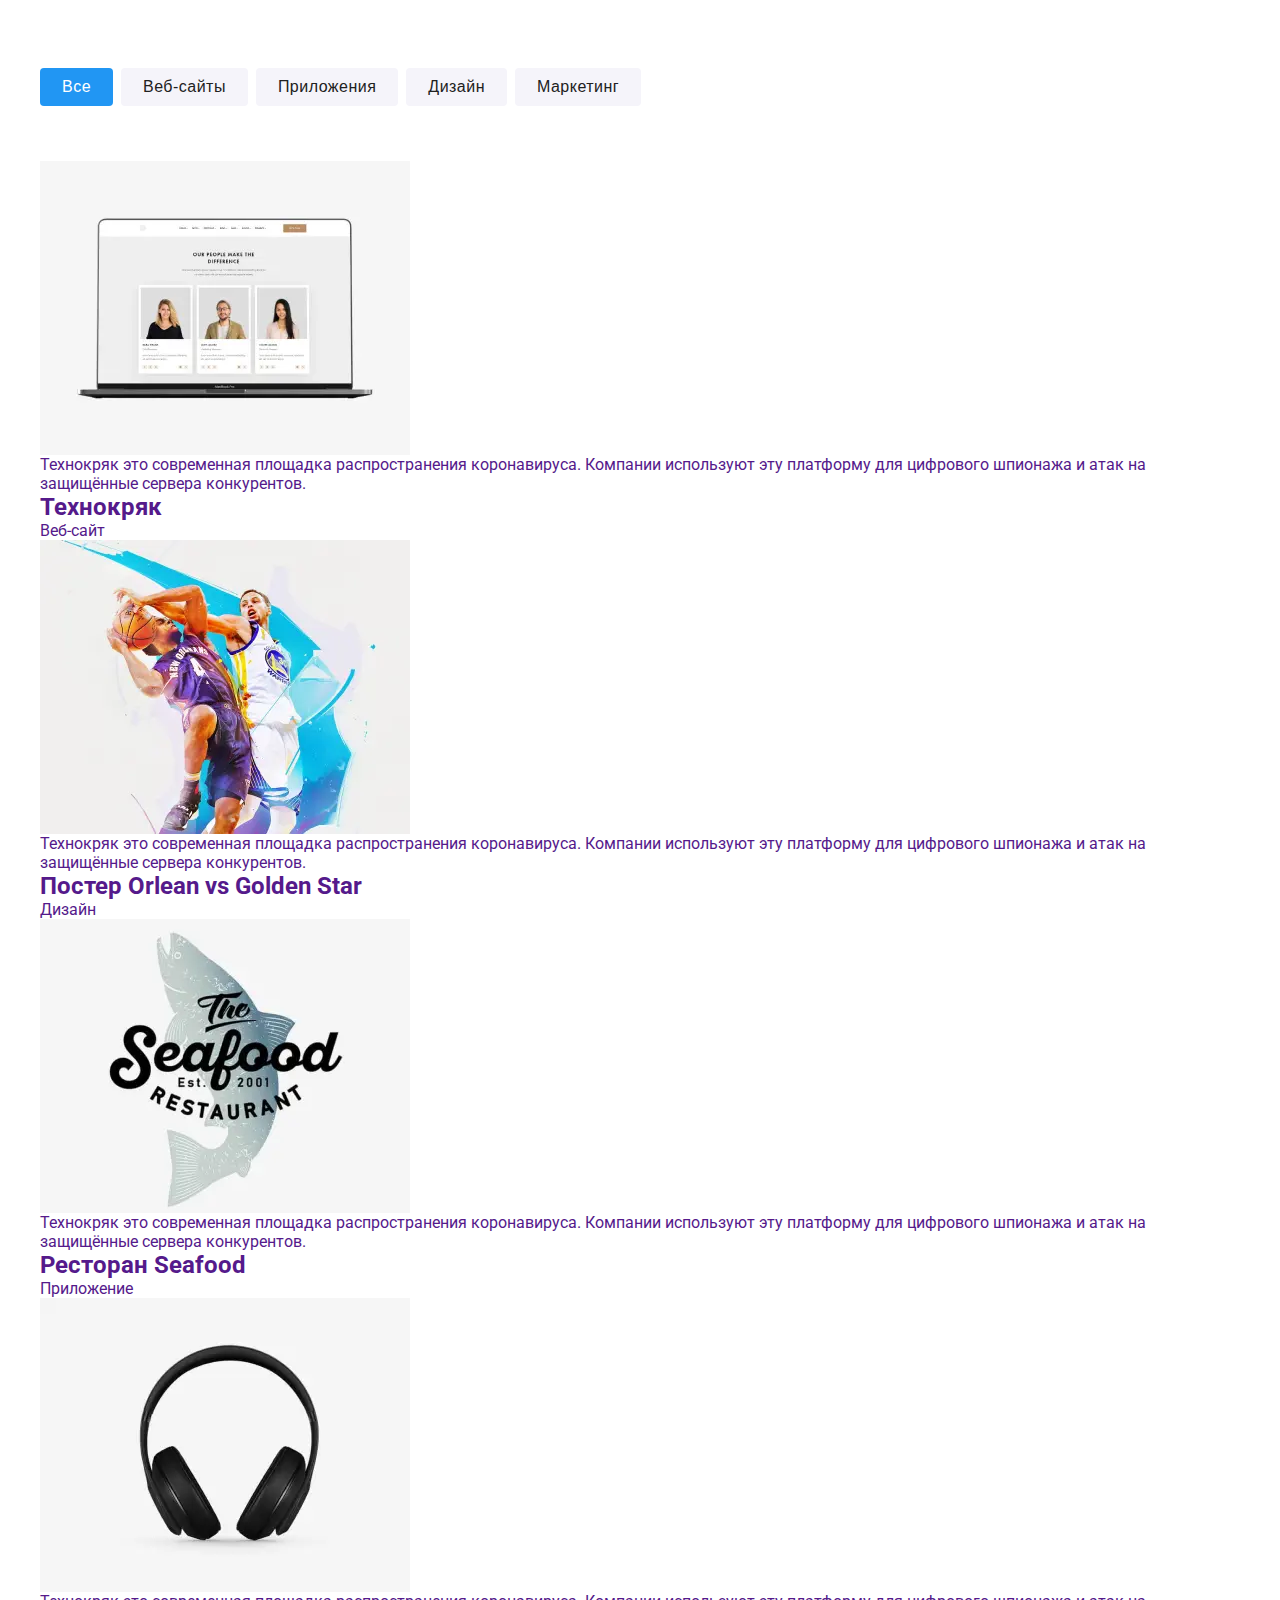
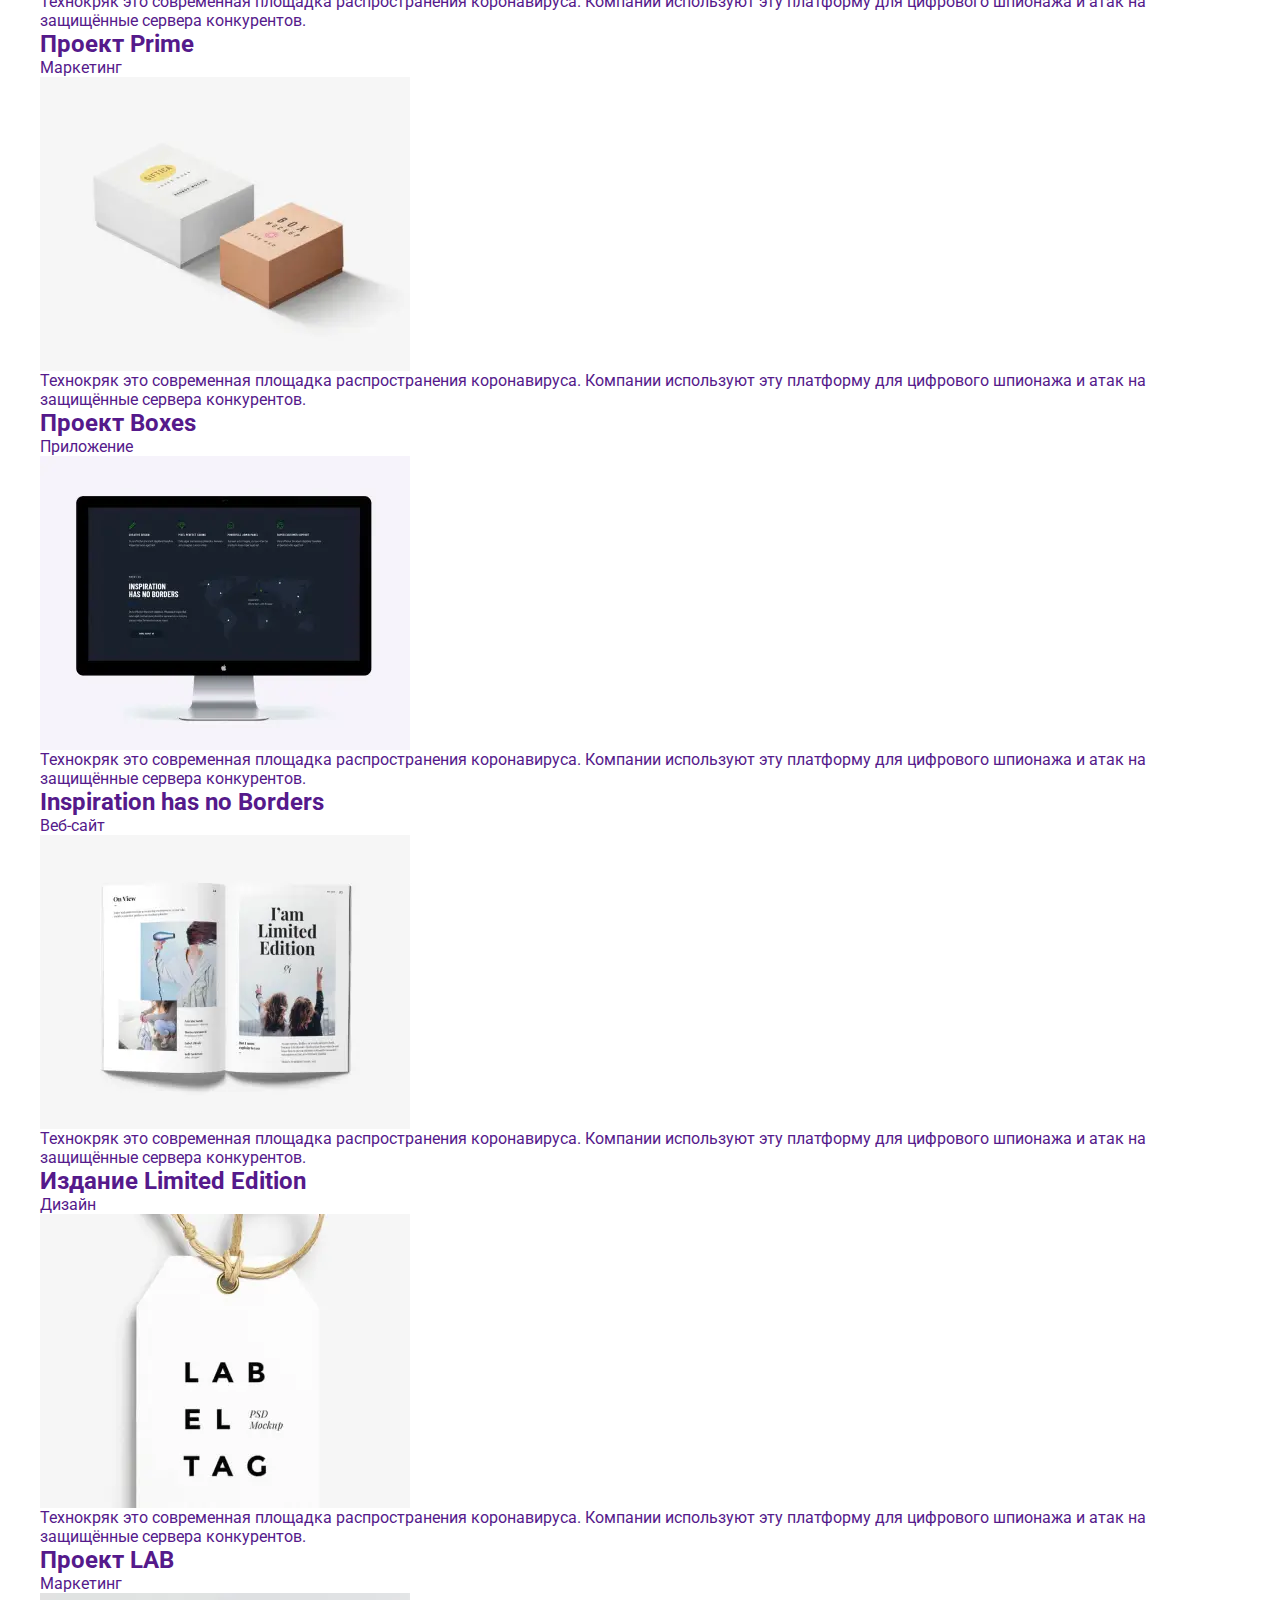
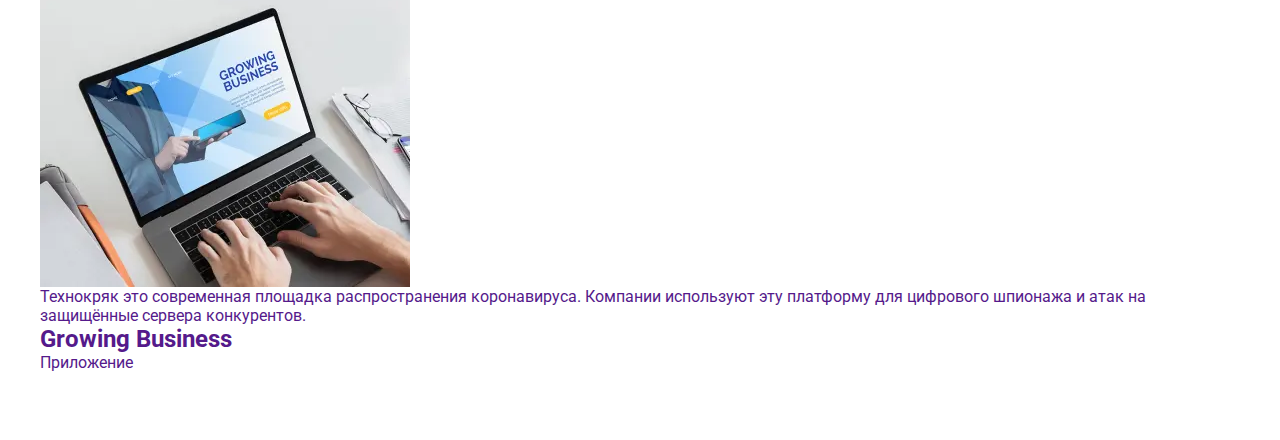
==== commit cfa59504: "заменяет фото portfolio-pfge на mobile-desktop webp/jpeg (1x, 2x)" ====
--- a/portfolio.html
+++ b/portfolio.html
@@ -92,13 +92,54 @@
             <li class="project__item">
               <a class="project__link link" href="">
                 <div class="project__div-overlay">
-                  <img
-                    class="project__img"
-                    src="./imeges/portfolio-page/project1.jpg"
-                    alt="Веб-сайт"
-                    width="370"
-                    height="294"
-                  />
+                  <picture class="picture">
+                    <source
+                      media="(min-width: 1200px)"
+                      srcset="
+                        ./imeges/portfolio-page/desktop/desktop-project1.webp    1x,
+                        ./imeges/portfolio-page/desktop/desktop-project1@2x.webp 2x
+                      "
+                      type="image/webp"
+                    />
+                    <source
+                      media="(min-width: 1200px)"
+                      srcset="
+                        ./imeges/portfolio-page/desktop/desktop-project1.jpg    1x,
+                        ./imeges/portfolio-page/desktop/desktop-project1@2x.jpg 2x
+                      "
+                    />
+                    <source
+                      media="(min-width: 768px)"
+                      srcset="
+                        ./imeges/portfolio-page/tablet/tablet-project1.webp         1x,
+                        ./imeges/portfolio-page/tablet/tablet-project1.webp@2x.webp 2x
+                      "
+                      type="image/webp"
+                    />
+                    <source
+                      media="(min-width: 768px)"
+                      srcset="
+                        ./imeges/portfolio-page/tablet/tablet-project1.webp.jpg    1x,
+                        ./imeges/portfolio-page/tablet/tablet-project1.webp@2x.jpg 2x
+                      "
+                    />
+                    <source
+                      media="(min-width: 280px)"
+                      srcset="
+                        ./imeges/portfolio-page/mobile/mobile-project1.webp    1x,
+                        ./imeges/portfolio-page/mobile/mobile-project1@2x.webp 2x
+                      "
+                      type="image/webp"
+                    />
+                    <source
+                      media="(min-width: 280px)"
+                      srcset="
+                        ./imeges/portfolio-page/mobile/mobile-project1.jpg    1x,
+                        ./imeges/portfolio-page/mobile/mobile-project1@2x.jpg 2x
+                      "
+                    />
+                    <img class="project__img" src="#" alt="Веб-сайт" width="370" height="294" />
+                  </picture>
                   <p class="project__overlay">
                     Технокряк это современная площадка распространения коронавируса. Компании
                     используют эту платформу для цифрового шпионажа и атак на защищённые сервера
@@ -111,16 +152,59 @@
                 </div>
               </a>
             </li>
-            <li class="project__item">
-              <a class="project__link link" href="">
-                <div class="project__div-overlay">
-                  <img
-                    class="project__img"
-                    src="./imeges/portfolio-page/project2.jpg"
-                    alt="Постер"
-                    width="370"
-                    height="294"
-                  />
+
+            <li class="project__item">
+              <a class="project__link link" href="">
+                <div class="project__div-overlay">
+                  <picture class="picture">
+                    <source
+                      media="(min-width: 1200px)"
+                      srcset="
+                        ./imeges/portfolio-page/desktop/desktop-project2.webp    1x,
+                        ./imeges/portfolio-page/desktop/desktop-project2@2x.webp 2x
+                      "
+                      type="image/webp"
+                    />
+                    <source
+                      media="(min-width: 1200px)"
+                      srcset="
+                        ./imeges/portfolio-page/desktop/desktop-project2.jpg    1x,
+                        ./imeges/portfolio-page/desktop/desktop-project2@2x.jpg 2x
+                      "
+                    />
+                    <source
+                      media="(min-width: 768px)"
+                      srcset="
+                        ./imeges/portfolio-page/tablet/tablet-project2.webp         1x,
+                        ./imeges/portfolio-page/tablet/tablet-project2.webp@2x.webp 2x
+                      "
+                      type="image/webp"
+                    />
+                    <source
+                      media="(min-width: 768px)"
+                      srcset="
+                        /imeges/portfolio-page/tablet/tablet-project2.jpg    1x,
+                        /imeges/portfolio-page/tablet/tablet-project2@2x.jpg 2x
+                      "
+                    />
+                    <source
+                      media="(min-width: 280px)"
+                      srcset="
+                        ./imeges/portfolio-page/mobile/mobile-project2.webp    1x,
+                        ./imeges/portfolio-page/mobile/mobile-project2@2x.webp 2x
+                      "
+                      type="image/webp"
+                    />
+                    <source
+                      media="(min-width: 280px)"
+                      srcset="
+                        /imeges/portfolio-page/mobile/mobile-project2.jpg    1x,
+                        /imeges/portfolio-page/mobile/mobile-project2@2x.jpg 2x
+                      "
+                    />
+
+                    <img class="project__img" src="#" alt="Постер" width="370" height="294" />
+                  </picture>
                   <p class="project__overlay">
                     Технокряк это современная площадка распространения коронавируса. Компании
                     используют эту платформу для цифрового шпионажа и атак на защищённые сервера
@@ -135,16 +219,64 @@
                 </div>
               </a>
             </li>
-            <li class="project__item">
-              <a class="project__link link" href="">
-                <div class="project__div-overlay">
-                  <img
-                    class="project__img"
-                    src="./imeges/portfolio-page/project3.jpg"
-                    alt="Логотип ресторана Seafood"
-                    width="370"
-                    height="294"
-                  />
+
+            <li class="project__item">
+              <a class="project__link link" href="">
+                <div class="project__div-overlay">
+                  <picture class="picture">
+                    <source
+                      media="(min-width: 1200px)"
+                      srcset="
+                        ./imeges/portfolio-page/desktop/desktop-project3.webp    1x,
+                        ./imeges/portfolio-page/desktop/desktop-project3@2x.webp 2x
+                      "
+                      type="image/webp"
+                    />
+                    <source
+                      media="(min-width: 1200px)"
+                      srcset="
+                        ./imeges/portfolio-page/desktop/desktop-project3.jpg    1x,
+                        ./imeges/portfolio-page/desktop/desktop-project3@2x.jpg 2x
+                      "
+                    />
+                    <source
+                      media="(min-width: 768px)"
+                      srcset="
+                        ./imeges/portfolio-page/tablet/tablet-project3.webp         1x,
+                        ./imeges/portfolio-page/tablet/tablet-project3.webp@2x.webp 2x
+                      "
+                      type="image/webp"
+                    />
+                    <source
+                      media="(min-width: 768px)"
+                      srcset="
+                        ./imeges/portfolio-page/tablet/tablet-project3.webp.jpg    1x,
+                        ./imeges/portfolio-page/tablet/tablet-project3.webp@2x.jpg 2x
+                      "
+                    />
+                    <source
+                      media="(min-width: 280px)"
+                      srcset="
+                        ./imeges/portfolio-page/mobile/mobile-project3.webp    1x,
+                        ./imeges/portfolio-page/mobile/mobile-project3@2x.webp 2x
+                      "
+                      type="image/webp"
+                    />
+                    <source
+                      media="(min-width: 280px)"
+                      srcset="
+                        ./imeges/portfolio-page/mobile/mobile-project3.jpg    1x,
+                        ./imeges/portfolio-page/mobile/mobile-project3@2x.jpg 2x
+                      "
+                    />
+                    <img
+                      class="project__img"
+                      src="#"
+                      alt="Логотип ресторана Seafood"
+                      width="370"
+                      height="294"
+                    />
+                  </picture>
                   <p class="project__overlay">
                     Технокряк это современная площадка распространения коронавируса. Компании
                     используют эту платформу для цифрового шпионажа и атак на защищённые сервера
@@ -157,16 +289,58 @@
                 </div>
               </a>
             </li>
-            <li class="project__item">
-              <a class="project__link link" href="">
-                <div class="project__div-overlay">
-                  <img
-                    class="project__img"
-                    src="./imeges/portfolio-page/project4.jpg"
-                    alt="Наушники"
-                    width="370"
-                    height="294"
-                  />
+
+            <li class="project__item">
+              <a class="project__link link" href="">
+                <div class="project__div-overlay">
+                  <picture class="picture">
+                    <source
+                      media="(min-width: 1200px)"
+                      srcset="
+                        ./imeges/portfolio-page/desktop/desktop-project4.webp    1x,
+                        ./imeges/portfolio-page/desktop/desktop-project4@2x.webp 2x
+                      "
+                      type="image/webp"
+                    />
+                    <source
+                      media="(min-width: 1200px)"
+                      srcset="
+                        ./imeges/portfolio-page/desktop/desktop-project4.jpg    1x,
+                        ./imeges/portfolio-page/desktop/desktop-project4@2x.jpg 2x
+                      "
+                    />
+                    <source
+                      media="(min-width: 768px)"
+                      srcset="
+                        ./imeges/portfolio-page/tablet/tablet-project4.webp         1x,
+                        ./imeges/portfolio-page/tablet/tablet-project4.webp@2x.webp 2x
+                      "
+                      type="image/webp"
+                    />
+                    <source
+                      media="(min-width: 768px)"
+                      srcset="
+                        ./imeges/portfolio-page/tablet/tablet-project4.webp.jpg    1x,
+                        ./imeges/portfolio-page/tablet/tablet-project4.webp@2x.jpg 2x
+                      "
+                    />
+                    <source
+                      media="(min-width: 280px)"
+                      srcset="
+                        ./imeges/portfolio-page/mobile/mobile-project4.webp    1x,
+                        ./imeges/portfolio-page/mobile/mobile-project4@2x.webp 2x
+                      "
+                      type="image/webp"
+                    />
+                    <source
+                      media="(min-width: 280px)"
+                      srcset="
+                        ./imeges/portfolio-page/mobile/mobile-project4.jpg    1x,
+                        ./imeges/portfolio-page/mobile/mobile-project4@2x.jpg 2x
+                      "
+                    />
+                    <img class="project__img" src="#" alt="Наушники" width="370" height="294" />
+                  </picture>
                   <p class="project__overlay">
                     Технокряк это современная площадка распространения коронавируса. Компании
                     используют эту платформу для цифрового шпионажа и атак на защищённые сервера
@@ -179,16 +353,58 @@
                 </div>
               </a>
             </li>
-            <li class="project__item">
-              <a class="project__link link" href="">
-                <div class="project__div-overlay">
-                  <img
-                    class="project__img"
-                    src="./imeges/portfolio-page/project5.jpg"
-                    alt="Коробки"
-                    width="370"
-                    height="294"
-                  />
+
+            <li class="project__item">
+              <a class="project__link link" href="">
+                <div class="project__div-overlay">
+                  <picture class="picture">
+                    <source
+                      media="(min-width: 1200px)"
+                      srcset="
+                        ./imeges/portfolio-page/desktop/desktop-project5.webp    1x,
+                        ./imeges/portfolio-page/desktop/desktop-project5@2x.webp 2x
+                      "
+                      type="image/webp"
+                    />
+                    <source
+                      media="(min-width: 1200px)"
+                      srcset="
+                        ./imeges/portfolio-page/desktop/desktop-project5.jpg    1x,
+                        ./imeges/portfolio-page/desktop/desktop-project5@2x.jpg 2x
+                      "
+                    />
+                    <source
+                      media="(min-width: 768px)"
+                      srcset="
+                        ./imeges/portfolio-page/tablet/tablet-project5.webp         1x,
+                        ./imeges/portfolio-page/tablet/tablet-project5.webp@2x.webp 2x
+                      "
+                      type="image/webp"
+                    />
+                    <source
+                      media="(min-width: 768px)"
+                      srcset="
+                        ./imeges/portfolio-page/tablet/tablet-project5.webp.jpg    1x,
+                        ./imeges/portfolio-page/tablet/tablet-project5.webp@2x.jpg 2x
+                      "
+                    />
+                    <source
+                      media="(min-width: 280px)"
+                      srcset="
+                        ./imeges/portfolio-page/mobile/mobile-project5.webp    1x,
+                        ./imeges/portfolio-page/mobile/mobile-project5@2x.webp 2x
+                      "
+                      type="image/webp"
+                    />
+                    <source
+                      media="(min-width: 280px)"
+                      srcset="
+                        ./imeges/portfolio-page/mobile/mobile-project5.jpg    1x,
+                        ./imeges/portfolio-page/mobile/mobile-project5@2x.jpg 2x
+                      "
+                    />
+                    <img class="project__img" src="#" alt="Коробки" width="370" height="294" />
+                  </picture>
                   <p class="project__overlay">
                     Технокряк это современная площадка распространения коронавируса. Компании
                     используют эту платформу для цифрового шпионажа и атак на защищённые сервера
@@ -201,16 +417,58 @@
                 </div>
               </a>
             </li>
-            <li class="project__item">
-              <a class="project__link link" href="">
-                <div class="project__div-overlay">
-                  <img
-                    class="project__img"
-                    src="./imeges/portfolio-page/project6.jpg"
-                    alt="Монитор"
-                    width="370"
-                    height="294"
-                  />
+
+            <li class="project__item">
+              <a class="project__link link" href="">
+                <div class="project__div-overlay">
+                  <picture class="picture">
+                    <source
+                      media="(min-width: 1200px)"
+                      srcset="
+                        ./imeges/portfolio-page/desktop/desktop-project6.webp    1x,
+                        ./imeges/portfolio-page/desktop/desktop-project6@2x.webp 2x
+                      "
+                      type="image/webp"
+                    />
+                    <source
+                      media="(min-width: 1200px)"
+                      srcset="
+                        ./imeges/portfolio-page/desktop/desktop-project6.jpg    1x,
+                        ./imeges/portfolio-page/desktop/desktop-project6@2x.jpg 2x
+                      "
+                    />
+                    <source
+                      media="(min-width: 768px)"
+                      srcset="
+                        ./imeges/portfolio-page/tablet/tablet-project6.webp         1x,
+                        ./imeges/portfolio-page/tablet/tablet-project6.webp@2x.webp 2x
+                      "
+                      type="image/webp"
+                    />
+                    <source
+                      media="(min-width: 768px)"
+                      srcset="
+                        ./imeges/portfolio-page/tablet/tablet-project6.webp.jpg    1x,
+                        ./imeges/portfolio-page/tablet/tablet-project6.webp@2x.jpg 2x
+                      "
+                    />
+                    <source
+                      media="(min-width: 280px)"
+                      srcset="
+                        ./imeges/portfolio-page/mobile/mobile-project6.webp    1x,
+                        ./imeges/portfolio-page/mobile/mobile-project6@2x.webp 2x
+                      "
+                      type="image/webp"
+                    />
+                    <source
+                      media="(min-width: 280px)"
+                      srcset="
+                        ./imeges/portfolio-page/mobile/mobile-project6.jpg    1x,
+                        ./imeges/portfolio-page/mobile/mobile-project6@2x.jpg 2x
+                      "
+                    />
+                    <img class="project__img" src="#" alt="Монитор" width="370" height="294" />
+                  </picture>
                   <p class="project__overlay">
                     Технокряк это современная площадка распространения коронавируса. Компании
                     используют эту платформу для цифрового шпионажа и атак на защищённые сервера
@@ -223,16 +481,58 @@
                 </div>
               </a>
             </li>
-            <li class="project__item">
-              <a class="project__link link" href="">
-                <div class="project__div-overlay">
-                  <img
-                    class="project__img"
-                    src="./imeges/portfolio-page/project7.jpg"
-                    alt="Журнал"
-                    width="370"
-                    height="294"
-                  />
+
+            <li class="project__item">
+              <a class="project__link link" href="">
+                <div class="project__div-overlay">
+                  <picture class="picture">
+                    <source
+                      media="(min-width: 1200px)"
+                      srcset="
+                        ./imeges/portfolio-page/desktop/desktop-project7.webp    1x,
+                        ./imeges/portfolio-page/desktop/desktop-project7@2x.webp 2x
+                      "
+                      type="image/webp"
+                    />
+                    <source
+                      media="(min-width: 1200px)"
+                      srcset="
+                        ./imeges/portfolio-page/desktop/desktop-project7.jpg    1x,
+                        ./imeges/portfolio-page/desktop/desktop-project7@2x.jpg 2x
+                      "
+                    />
+                    <source
+                      media="(min-width: 768px)"
+                      srcset="
+                        ./imeges/portfolio-page/tablet/tablet-project7.webp         1x,
+                        ./imeges/portfolio-page/tablet/tablet-project7.webp@2x.webp 2x
+                      "
+                      type="image/webp"
+                    />
+                    <source
+                      media="(min-width: 768px)"
+                      srcset="
+                        ./imeges/portfolio-page/tablet/tablet-project7.webp.jpg    1x,
+                        ./imeges/portfolio-page/tablet/tablet-project7.webp@2x.jpg 2x
+                      "
+                    />
+                    <source
+                      media="(min-width: 280px)"
+                      srcset="
+                        ./imeges/portfolio-page/mobile/mobile-project7.webp    1x,
+                        ./imeges/portfolio-page/mobile/mobile-project7@2x.webp 2x
+                      "
+                      type="image/webp"
+                    />
+                    <source
+                      media="(min-width: 280px)"
+                      srcset="
+                        ./imeges/portfolio-page/mobile/mobile-project7.jpg    1x,
+                        ./imeges/portfolio-page/mobile/mobile-project7@2x.jpg 2x
+                      "
+                    />
+                    <img class="project__img" src="#" alt="Журнал" width="370" height="294" />
+                  </picture>
                   <p class="project__overlay">
                     Технокряк это современная площадка распространения коронавируса. Компании
                     используют эту платформу для цифрового шпионажа и атак на защищённые сервера
@@ -245,16 +545,58 @@
                 </div>
               </a>
             </li>
-            <li class="project__item">
-              <a class="project__link link" href="">
-                <div class="project__div-overlay">
-                  <img
-                    class="project__img"
-                    src="./imeges/portfolio-page/project8.jpg"
-                    alt="Бирка"
-                    width="370"
-                    height="294"
-                  />
+
+            <li class="project__item">
+              <a class="project__link link" href="">
+                <div class="project__div-overlay">
+                  <picture class="picture">
+                    <source
+                      media="(min-width: 1200px)"
+                      srcset="
+                        ./imeges/portfolio-page/desktop/desktop-project8.webp    1x,
+                        ./imeges/portfolio-page/desktop/desktop-project8@2x.webp 2x
+                      "
+                      type="image/webp"
+                    />
+                    <source
+                      media="(min-width: 1200px)"
+                      srcset="
+                        ./imeges/portfolio-page/desktop/desktop-project8.jpg    1x,
+                        ./imeges/portfolio-page/desktop/desktop-project8@2x.jpg 2x
+                      "
+                    />
+                    <source
+                      media="(min-width: 768px)"
+                      srcset="
+                        ./imeges/portfolio-page/tablet/tablet-project8.webp         1x,
+                        ./imeges/portfolio-page/tablet/tablet-project8.webp@2x.webp 2x
+                      "
+                      type="image/webp"
+                    />
+                    <source
+                      media="(min-width: 768px)"
+                      srcset="
+                        ./imeges/portfolio-page/tablet/tablet-project8.webp.jpg    1x,
+                        ./imeges/portfolio-page/tablet/tablet-project8.webp@2x.jpg 2x
+                      "
+                    />
+                    <source
+                      media="(min-width: 280px)"
+                      srcset="
+                        ./imeges/portfolio-page/mobile/mobile-project8.webp    1x,
+                        ./imeges/portfolio-page/mobile/mobile-project8@2x.webp 2x
+                      "
+                      type="image/webp"
+                    />
+                    <source
+                      media="(min-width: 280px)"
+                      srcset="
+                        ./imeges/portfolio-page/mobile/mobile-project8.jpg    1x,
+                        ./imeges/portfolio-page/mobile/mobile-project8@2x.jpg 2x
+                      "
+                    />
+                    <img class="project__img" src="#" alt="Бирка" width="370" height="294" />
+                  </picture>
                   <p class="project__overlay">
                     Технокряк это современная площадка распространения коронавируса. Компании
                     используют эту платформу для цифрового шпионажа и атак на защищённые сервера
@@ -267,16 +609,58 @@
                 </div>
               </a>
             </li>
-            <li class="project__item">
-              <a class="project__link link" href="">
-                <div class="project__div-overlay">
-                  <img
-                    class="project__img"
-                    src="./imeges/portfolio-page/project9.jpg"
-                    alt="Ноутбук"
-                    width="370"
-                    height="294"
-                  />
+
+            <li class="project__item">
+              <a class="project__link link" href="">
+                <div class="project__div-overlay">
+                  <picture class="picture">
+                    <source
+                      media="(min-width: 1200px)"
+                      srcset="
+                        ./imeges/portfolio-page/desktop/desktop-project9.webp    1x,
+                        ./imeges/portfolio-page/desktop/desktop-project9@2x.webp 2x
+                      "
+                      type="image/webp"
+                    />
+                    <source
+                      media="(min-width: 1200px)"
+                      srcset="
+                        ./imeges/portfolio-page/desktop/desktop-project9.jpg    1x,
+                        ./imeges/portfolio-page/desktop/desktop-project9@2x.jpg 2x
+                      "
+                    />
+                    <source
+                      media="(min-width: 768px)"
+                      srcset="
+                        ./imeges/portfolio-page/tablet/tablet-project9.webp         1x,
+                        ./imeges/portfolio-page/tablet/tablet-project9.webp@2x.webp 2x
+                      "
+                      type="image/webp"
+                    />
+                    <source
+                      media="(min-width: 768px)"
+                      srcset="
+                        ./imeges/portfolio-page/tablet/tablet-project9.webp.jpg    1x,
+                        ./imeges/portfolio-page/tablet/tablet-project9.webp@2x.jpg 2x
+                      "
+                    />
+                    <source
+                      media="(min-width: 280px)"
+                      srcset="
+                        ./imeges/portfolio-page/mobile/mobile-project9.webp    1x,
+                        ./imeges/portfolio-page/mobile/mobile-project9@2x.webp 2x
+                      "
+                      type="image/webp"
+                    />
+                    <source
+                      media="(min-width: 280px)"
+                      srcset="
+                        ./imeges/portfolio-page/mobile/mobile-project9.jpg    1x,
+                        ./imeges/portfolio-page/mobile/mobile-project9@2x.jpg 2x
+                      "
+                    />
+                    <img class="project__img" src="#" alt="Ноутбук" width="370" height="294" />
+                  </picture>
                   <p class="project__overlay">
                     Технокряк это современная площадка распространения коронавируса. Компании
                     используют эту платформу для цифрового шпионажа и атак на защищённые сервера
@@ -298,8 +682,8 @@
     <!-- <footer class="footer">
       <div class="container">
         <div class="footer__contact-data"> -->
-          <!-- Адресс -->
-          <!-- <section class="contact-info">
+    <!-- Адресс -->
+    <!-- <section class="contact-info">
             <a href="./" class="logo footer__logo link"><span>Web</span>Studio</a>
             <address class="contact-info__address">
               <ul class="contact-info__list list">
@@ -323,8 +707,8 @@
               </ul>
             </address>
           </section> -->
-          <!-- Присоединяйтесь -->
-          <!-- <section class="social-footer">
+    <!-- Присоединяйтесь -->
+    <!-- <section class="social-footer">
             <p class="social-footer__title">Присоединяйтесь</p>
             <ul class="social-list list">
               <li class="social-footer__item">
@@ -358,8 +742,8 @@
             </ul>
           </section> -->
 
-          <!-- Подписка на рассылку -->
-          <!-- <section class="footer__newsletter">
+    <!-- Подписка на рассылку -->
+    <!-- <section class="footer__newsletter">
             <p class="footer__newsletter-text">Подпишитесь на рассылку</p>
             <form action="#" class="footer__form">
               <label class="footer__form-field">
--- a/css/main.min.css
+++ b/css/main.min.css
@@ -1,2 +1,2 @@
-:root{--primery-text-color: #757575;--title-text-color: #212121;--background-button-secondary: #f5f4fa;--accent-color: #2196f3;--white-color: #ffffff;--background-footer-hero: #2f303a;--icon-color: #afb1b8}.visually-hidden{position:absolute !important;clip:rect(1px 1px 1px 1px);clip:rect(1px, 1px, 1px, 1px);padding:0 !important;border:0 !important;height:1px !important;width:1px !important;overflow:hidden}.list{list-style:none}.link{text-decoration:none}h1,h2,h3,h4,h5,h6,p{margin-top:0;margin-bottom:0}ul,ol{margin-top:0;margin-bottom:0;padding-left:0}img{display:block;max-width:100%;height:auto}body{font-family:'Roboto', sans-serif;background-color:var(--white-color)}.container{padding-left:15px;padding-right:15px}@media screen and (min-width: 480px){.container{width:480px;margin:0 auto}}@media screen and (min-width: 768px){.container{width:768px}}@media screen and (min-width: 1200px){.container{width:1200px}}.logo{font-family:'Raleway', sans-serif;font-size:26px;font-weight:700;line-height:1.19;letter-spacing:0.03em;color:#000000}.logo span{color:var(--accent-color)}.header__logo{margin-right:93px}.footer__logo{color:#ffffff}.header{padding-top:24px;padding-bottom:25px;border-bottom:1px solid #ececec}.header__container{display:flex;align-items:center;justify-content:space-between}.nav{display:flex;align-items:center}.nav__menu{display:flex;align-items:center}.nav__item{position:relative}.nav__item:not(:last-child){margin-right:50px}.nav__link{padding-top:32px;padding-bottom:22px;font-style:normal;font-size:14px;font-weight:500;line-height:1.14;letter-spacing:0.02em;color:var(--title-text-color);transition:color 250ms cubic-bezier(0.4, 0, 0.2, 1)}.nav__link:hover,.nav__link:focus{color:var(--accent-color)}.nav__link--current{color:var(--accent-color)}.nav__link--current::after{position:absolute;bottom:-33px;display:block;content:'';width:100%;height:4px;background-color:var(--accent-color);border-radius:2px}.header__contact{display:flex;align-items:center}.header__contact-item:not(:last-child){margin-right:50px}.header__contact-mail-icon{width:16px;height:12px;margin-right:10px;fill:currentColor}.header__contact-tel-icon{width:10px;height:16px;margin-right:10px;fill:currentColor}.header__contact-mail,.header__contact-tel{display:flex;align-items:center;font-size:14px;font-weight:500;line-height:1.14;letter-spacing:0.02em;color:var(--primery-text-color);transition:color 250ms cubic-bezier(0.4, 0, 0.2, 1)}.header__contact-mail:hover,.header__contact-mail:focus,.header__contact-tel:hover,.header__contact-tel:focus{color:var(--accent-color)}.button{font-size:16px;font-weight:700;line-height:1.87;box-shadow:0px 4px 4px rgba(0,0,0,0.15);border-radius:4px;border:none;color:var(--white-color);background-color:var(--accent-color);font-style:normal;text-align:center;letter-spacing:0.06em}.main__button{padding:10px 32px;align-items:center;transition:background-color 250ms cubic-bezier(0.4, 0, 0.2, 1)}.main__button:hover,.main__button:focus{background-color:#188ce8}.footer__form-button{display:flex;justify-content:center;align-items:center;width:200px;height:50px;margin-left:12px}.footer__icon-send{width:24px;height:24px;margin-left:10px}.portfolio__filter-btn{font-size:16px;font-weight:500;line-height:1.62;padding:6px 22px;border:none;border-radius:4px;color:var(--title-text-color);background-color:var(--background-button-secondary);letter-spacing:0.03em;transition:color 250ms cubic-bezier(0.4, 0, 0.2, 1),background-color 250ms cubic-bezier(0.4, 0, 0.2, 1),box-shadow 250ms cubic-bezier(0.4, 0, 0.2, 1)}.portfolio__filter-btn:hover,.portfolio__filter-btn:focus{color:#ffffff;background-color:var(--accent-color);box-shadow:0px 3px 1px rgba(0,0,0,0.1),0px 1px 2px rgba(0,0,0,0.08),0px 2px 2px rgba(0,0,0,0.12)}.portfolio__filter-btn.current{color:var(--white-color);background-color:var(--accent-color)}.social-list{display:flex;justify-content:space-between;width:206px;margin-left:auto;margin-right:auto}.social-list__link{display:flex;align-items:center;justify-content:center;width:44px;height:44px;border-radius:50%;background-color:#ffffff;transition:fill 250ms cubic-bezier(0.4, 0, 0.2, 1),background-color 250ms cubic-bezier(0.4, 0, 0.2, 1)}.social-list__link:hover,.social-list__link:focus{fill:var(--white-color);background-color:var(--accent-color)}.social-list__icon{width:20px;height:20px}.social-list_light{fill:var(--icon-color);background-color:#ffffff}.social-list_dark{fill:var(--white-color);background-color:rgba(255,255,255,0.1)}.social-footer{width:206px}.social-footer__title{margin-bottom:20px;font-style:normal;font-size:14px;font-weight:700;line-height:1.14;letter-spacing:0.03em;text-transform:uppercase;color:#ffffff}.hero{padding-top:118px;padding-bottom:118px;margin-left:auto;margin-right:auto;background-image:linear-gradient(rgba(47,48,58,0.4), rgba(47,48,58,0.4)),url("../../imeges/hero/Header-mobile.jpg");background-color:var(--background-footer-hero);background-repeat:no-repeat;background-position:center;background-size:480px 400px;text-align:center}@media screen and (min-device-pixel-ratio: 2), (min-resolution: 192dpi), (min-resolution: 2dppx){.hero{background-image:linear-gradient(rgba(47,48,58,0.4), rgba(47,48,58,0.4)),url("/imeges/hero/Header-mobile@2x.jpg")}}.hero__title{max-width:360px;margin-left:auto;margin-right:auto;font-style:normal;font-size:26px;font-weight:900;line-height:1.62;text-align:center;letter-spacing:0.06em;text-transform:uppercase;color:var(--white-color);margin-bottom:30px}@media screen and (min-width: 768px){.hero{width:768px;background-image:linear-gradient(rgba(47,48,58,0.4), rgba(47,48,58,0.4)),url("../../imeges/hero/Header-tablet.jpg");background-size:768px}}@media screen and (min-width: 768px) and (min-device-pixel-ratio: 2), screen and (min-width: 768px) and (min-resolution: 192dpi), screen and (min-width: 768px) and (min-resolution: 2dppx){.hero{background-image:linear-gradient(rgba(47,48,58,0.4), rgba(47,48,58,0.4)),url("../../imeges/hero/Header-tablet@2x.jpg")}}@media screen and (min-width: 1200px){.hero{width:1600px;padding-top:200px;padding-bottom:200px;background-image:linear-gradient(rgba(47,48,58,0.4), rgba(47,48,58,0.4)),url("../../imeges/hero/Header-desktop.jpg");background-size:1600px}}@media screen and (min-width: 1200px) and (min-device-pixel-ratio: 2), screen and (min-width: 1200px) and (min-resolution: 192dpi), screen and (min-width: 1200px) and (min-resolution: 2dppx){.hero{background-image:linear-gradient(rgba(47,48,58,0.4), rgba(47,48,58,0.4)),url("../../imeges/hero/Header-desktop@2x.jpg")}}@media screen and (min-width: 1200px){.hero__title{max-width:696px;font-size:44px;font-weight:900;line-height:1.36}}.dignity{padding-top:60px;padding-bottom:60px}.dignity__icon-conteiner{width:450px;height:120px;display:flex;align-items:center;margin-bottom:30px;background:var(--background-button-secondary);border-radius:4px}.dignity__icon{width:70px;height:70px;margin:0 auto}.dignity__title{margin-bottom:10px;color:var(--title-text-color);font-size:14px;font-weight:700;line-height:1.14;font-style:normal;letter-spacing:0.03em;text-transform:uppercase;text-align:center}.dignity__text{font-style:normal;color:var(--primery-text-color);font-size:14px;font-weight:400;line-height:1.71;letter-spacing:0.03em}@media screen and (max-width: 767px){.dignity__item:not(:last-child){margin-bottom:30px}}@media screen and (min-width: 768px){.dignity__list{display:flex;align-items:center;flex-wrap:wrap;margin-left:-30px;margin-top:-30px}.dignity__item{width:354px;height:251px;margin-left:30px;margin-top:30px;flex-basis:calc((100% - 60px) / 2)}.dignity__icon-conteiner{width:354px;height:120px;display:flex;align-items:center;margin-bottom:30px;background:var(--background-button-secondary);border-radius:4px}.dignity__title{text-align:left}}@media screen and (min-width: 1200px){.dignity{padding-top:94px;padding-bottom:47px}.dignity__list{display:flex;align-items:center;flex-wrap:wrap;margin-left:-30px;margin-top:-30px}.dignity__item{width:270px;height:251px;margin-left:30px;margin-top:30px;flex-basis:calc((100% - 120px) / 4)}.dignity__icon-conteiner{width:270px;height:120px}}@media screen and (max-width: 1199px){.profile{display:none}}@media screen and (min-width: 1200px){.profile{padding-top:47px;padding-bottom:94px}.profile__titel{margin-bottom:50px;color:var(--title-text-color);font-size:36px;font-weight:700;line-height:1.17;text-align:center;letter-spacing:0.03em}.profile__list{display:flex;align-items:center;justify-content:space-between}.profile__item{position:relative}.profile__label{position:absolute;left:0;bottom:0;font-style:normal;font-size:14px;font-weight:700;line-height:1.14;text-align:center;letter-spacing:0.03em;text-transform:uppercase;color:#ffffff;background-color:rgba(47,48,58,0.8);width:370px;height:70px;padding-top:27px}}.team{background-color:#f5f4fa;padding-top:60px;padding-bottom:60px}.team__title{margin-bottom:30px;font-size:28px;font-weight:700;line-height:1.18;text-align:center;letter-spacing:0.03em;color:var(--title-text-color)}@media screen and (max-width: 767px){.team__item:not(:last-child){margin-bottom:30px}}.team__card{background:var(--white-color);box-shadow:0px 1px 3px rgba(0,0,0,0.12),0px 1px 1px rgba(0,0,0,0.14),0px 2px 1px rgba(0,0,0,0.2);border-radius:0px 0px 4px 4px}.team__img{margin-bottom:30px}.team__badge{padding-bottom:24px}.team__name{margin-bottom:10px;font-size:16px;font-weight:500;line-height:1.19;text-align:center;letter-spacing:0.03em;color:var(--title-text-color)}.team__profession{margin-bottom:16px;color:var(--primery-text-color);font-size:16px;font-weight:400;line-height:1.19;text-align:center;letter-spacing:0.03em}@media screen and (min-width: 768px){.team__list{display:flex;flex-wrap:wrap;margin-left:-30px;margin-top:-30px;align-items:center}.team__item{margin-left:30px;margin-top:30px;flex-basis:calc((100% - 60px) / 2)}}@media screen and (min-width: 1200px){.team__title{margin-bottom:50px;font-size:36px;font-weight:700;line-height:1.17}.team__list{display:flex;flex-wrap:wrap;margin-left:-30px;margin-top:-30px;align-items:center}.team__item{margin-left:30px;margin-top:30px;flex-basis:calc((100% - 120px) / 4)}.team__badge{padding-bottom:30px}}.clients{padding-top:60px;padding-bottom:60px}.clients__title{margin-bottom:30px;font-size:28px;font-weight:700;line-height:1.18;text-align:center;letter-spacing:0.03em;color:var(--title-text-color)}.clients__list{display:flex;flex-wrap:wrap;margin-left:-30px;margin-top:-30px;align-items:center}.clients__item{margin-left:30px;margin-top:30px;flex-basis:calc((100% - 60px) / 2)}.clients__link{fill:var(--icon-color);display:flex;align-items:center;justify-content:center;width:210px;height:92px;border:1px solid #afb1b8;border-radius:4px;transition:border 250ms cubic-bezier(0.4, 0, 0.2, 1),border-radius 250ms cubic-bezier(0.4, 0, 0.2, 1),fill 250ms cubic-bezier(0.4, 0, 0.2, 1)}.clients__link:hover,.clients__link:focus{border:1px solid #2196f3;border-radius:4px;fill:var(--accent-color)}@media screen and (min-width: 768px){.clients__item{flex-basis:calc((100% - 90px) / 3)}.clients__link{width:226px}}@media screen and (min-width: 1200px){.clients{padding-top:94px;padding-bottom:94px}.clients__title{margin-bottom:50px;font-size:36px;font-weight:700;line-height:1.17}.clients__list{display:flex;flex-wrap:nowrap;justify-content:space-between}.clients__link{width:170px}}.footer{padding-top:60px;padding-bottom:60px;background-color:var(--background-footer-hero)}.footer__contact-data{display:flex;align-items:baseline}.contact-info__address{margin-top:20px;margin-right:70px}.contact-info__item:not(:last-child){margin-bottom:9px}.contact-info__address-link{font-style:normal;font-size:14px;font-weight:400;line-height:1.71;letter-spacing:0.03em;color:#ffffff;transition:color 250ms cubic-bezier(0.4, 0, 0.2, 1)}.contact-info__address-link:hover,.contact-info__address-link:focus{color:rgba(255,255,255,0.6)}.contact-info__link{display:inline-block;font-style:normal;color:rgba(255,255,255,0.6);font-size:14px;font-weight:400;line-height:1.71;letter-spacing:0.03em;transition:color 250ms cubic-bezier(0.4, 0, 0.2, 1)}.contact-info__link:hover,.contact-info__link:focus{color:#ffffff}.footer__newsletter{margin-left:93px}.footer__newsletter-text{font-style:normal;font-size:14px;font-weight:700;line-height:1.14;letter-spacing:0.03em;text-transform:uppercase;color:var(--white-color)}.footer__form{display:flex;justify-content:center;align-items:flex-end}.footer__form-input{width:358px;height:50px;background-color:var(--background-footer-hero);border:1px solid rgba(255,255,255,0.3);filter:drop-shadow(0px 4px 4px rgba(0,0,0,0.15));border-radius:4px;color:var(--white-color);outline:none;margin-top:20px;padding-left:16px}.portfolio{padding-top:60px;padding-bottom:60px}.portfolio__filter{margin-bottom:40px;display:flex;flex-wrap:wrap;align-items:center}.portfolio__filter-item{margin-bottom:15px}.portfolio__filter-item:not(:last-child){margin-right:8px}.backdrop{position:fixed;top:0;left:0;width:100vw;height:100vh;background-color:rgba(0,0,0,0.2);transition:opacity 500ms linear, visibility 500ms linear}.is-hidden{opacity:0;visibility:hidden;pointer-events:none}.modal{position:absolute;left:50%;top:50%;width:528px;height:580px;background-color:#ffffff;box-shadow:0px 1px 3px rgba(0,0,0,0.12),0px 1px 1px rgba(0,0,0,0.14),0px 2px 1px rgba(0,0,0,0.2);border-radius:4px;transform:translate(-50%, -50%);padding:40px}.modal__close-btn{display:flex;justify-content:center;align-items:center;position:absolute;top:8px;right:8px;width:30px;height:30px;border-radius:50%;border:1px solid rgba(0,0,0,0.1);background-color:transparent;cursor:pointer;padding:0}.modal__close-btn:focus{fill:var(--accent-color);outline:none;border-color:var(--accent-color)}.modal__close-btn-icon{width:18px;height:18px;fill:#000000;transition:fill 250ms cubic-bezier(0.4, 0, 0.2, 1)}.modal__close-btn-icon:hover{fill:var(--accent-color);outline:none;border-color:var(--accent-color)}.modal-form{display:flex;flex-direction:column}.modal-form__head{font-size:20px;font-weight:700;line-height:1.15;font-style:normal;text-align:center;letter-spacing:0.03em;color:var(--title-text-color);margin-bottom:12px}.modal-form__field{font-size:12px;font-weight:400;line-height:1.17;margin-bottom:10px;font-style:normal;letter-spacing:0.01em;color:var(--primery-text-color)}.modal-form__input-wrapper{position:relative;display:block;margin-top:4px}.modal-form__input{width:100%;height:40px;border:1px solid rgba(33,33,33,0.2);border-radius:4px;padding-left:42px;transition:border-color 250ms cubic-bezier(0.4, 0, 0.2, 1)}.modal-form__input:hover,.modal-form__input:focus{outline:none;border-color:var(--accent-color)}.modal-form__icon{display:block;position:absolute;top:50%;left:12px;transform:translateY(-50%);width:18px;height:18px;fill:var(--title-text-color);transition:fill 250ms cubic-bezier(0.4, 0, 0.2, 1)}.modal-form__input:focus+.modal-form__icon,.modal-form__input:hover+.modal-form__icon{fill:var(--accent-color)}.modal-form__message{width:100%;height:120px;margin-top:4px;padding:12px 16px;border:1px solid rgba(33,33,33,0.2);border-radius:4px;resize:none;transition:border-color 250ms cubic-bezier(0.4, 0, 0.2, 1)}.modal-form__message:hover,.modal-form__message:focus{border-color:var(--accent-color);outline:none}.modal-form__message::placeholder{font-size:14px;font-weight:400;line-height:1.14;font-style:normal;letter-spacing:0.01em;color:rgba(117,117,117,0.5)}.modal-form__checkbox-label{font-size:14px;font-weight:400;line-height:1.71;display:flex;justify-content:center;align-items:center;font-style:normal;letter-spacing:0.03em;color:var(--primery-text-color)}.modal-form__checkbox-label::before{display:block;content:'';width:16px;height:15px;border:1px solid #212121;border-radius:2px;cursor:pointer;margin-right:7px}.modal-form__checkbox:checked+.modal-form__checkbox-label::before{background-image:url(../imeges/icon-check.svg);width:16px;height:15px;border:1px solid #2196f3;border-radius:2px;background-position:center}.modal-form__checkbox:focus+.modal-form__checkbox-label::before{border-color:var(--accent-color);border-radius:2px}.modal-form__label-link{color:var(--accent-color)}.modal-form__label-link:focus{outline:1px solid #2196f3}.modal-form__button{width:200px;height:50px;margin:0 auto;margin-top:30px;background-color:#188ce8;box-shadow:0px 4px 4px rgba(0,0,0,0.15);border-radius:4px;font-size:16px;font-weight:700;line-height:1.87;font-style:normal;text-align:center;letter-spacing:0.06em;color:var(--white-color);cursor:pointer;transition:outline 250ms cubic-bezier(0.4, 0, 0.2, 1)}.modal-form__button:focus{outline:1px solid #2196f3}
+:root{--primery-text-color: #757575;--title-text-color: #212121;--background-button-secondary: #f5f4fa;--accent-color: #2196f3;--white-color: #ffffff;--background-footer-hero: #2f303a;--icon-color: #afb1b8}.visually-hidden{position:absolute !important;clip:rect(1px 1px 1px 1px);clip:rect(1px, 1px, 1px, 1px);padding:0 !important;border:0 !important;height:1px !important;width:1px !important;overflow:hidden}.list{list-style:none}.link{text-decoration:none}h1,h2,h3,h4,h5,h6,p{margin-top:0;margin-bottom:0}ul,ol{margin-top:0;margin-bottom:0;padding-left:0}img{display:block;max-width:100%;height:auto}body{font-family:'Roboto', sans-serif;background-color:var(--white-color)}.container{padding-left:15px;padding-right:15px}@media screen and (min-width: 480px){.container{width:480px;margin:0 auto}}@media screen and (min-width: 768px){.container{width:768px}}@media screen and (min-width: 1200px){.container{width:1200px}}.logo{font-family:'Raleway', sans-serif;font-size:26px;font-weight:700;line-height:1.19;letter-spacing:0.03em;color:#000000}.logo span{color:var(--accent-color)}.header__logo{margin-right:93px}.footer__logo{color:#ffffff}.header{padding-top:24px;padding-bottom:25px;border-bottom:1px solid #ececec}.header__container{display:flex;align-items:center;justify-content:space-between}.nav{display:flex;align-items:center}.nav__menu{display:flex;align-items:center}.nav__item{position:relative}.nav__item:not(:last-child){margin-right:50px}.nav__link{padding-top:32px;padding-bottom:22px;font-style:normal;font-size:14px;font-weight:500;line-height:1.14;letter-spacing:0.02em;color:var(--title-text-color);transition:color 250ms cubic-bezier(0.4, 0, 0.2, 1)}.nav__link:hover,.nav__link:focus{color:var(--accent-color)}.nav__link--current{color:var(--accent-color)}.nav__link--current::after{position:absolute;bottom:-33px;display:block;content:'';width:100%;height:4px;background-color:var(--accent-color);border-radius:2px}.header__contact{display:flex;align-items:center}.header__contact-item:not(:last-child){margin-right:50px}.header__contact-mail-icon{width:16px;height:12px;margin-right:10px;fill:currentColor}.header__contact-tel-icon{width:10px;height:16px;margin-right:10px;fill:currentColor}.header__contact-mail,.header__contact-tel{display:flex;align-items:center;font-size:14px;font-weight:500;line-height:1.14;letter-spacing:0.02em;color:var(--primery-text-color);transition:color 250ms cubic-bezier(0.4, 0, 0.2, 1)}.header__contact-mail:hover,.header__contact-mail:focus,.header__contact-tel:hover,.header__contact-tel:focus{color:var(--accent-color)}.button{font-size:16px;font-weight:700;line-height:1.87;box-shadow:0px 4px 4px rgba(0,0,0,0.15);border-radius:4px;border:none;color:var(--white-color);background-color:var(--accent-color);font-style:normal;text-align:center;letter-spacing:0.06em}.main__button{padding:10px 32px;align-items:center;transition:background-color 250ms cubic-bezier(0.4, 0, 0.2, 1)}.main__button:hover,.main__button:focus{background-color:#188ce8}.footer__form-button{display:flex;justify-content:center;align-items:center;width:200px;height:50px;margin-left:12px}.footer__icon-send{width:24px;height:24px;margin-left:10px}.portfolio__filter-btn{font-size:16px;font-weight:500;line-height:1.62;padding:6px 22px;border:none;border-radius:4px;color:var(--title-text-color);background-color:var(--background-button-secondary);letter-spacing:0.03em;transition:color 250ms cubic-bezier(0.4, 0, 0.2, 1),background-color 250ms cubic-bezier(0.4, 0, 0.2, 1),box-shadow 250ms cubic-bezier(0.4, 0, 0.2, 1)}.portfolio__filter-btn:hover,.portfolio__filter-btn:focus{color:#ffffff;background-color:var(--accent-color);box-shadow:0px 3px 1px rgba(0,0,0,0.1),0px 1px 2px rgba(0,0,0,0.08),0px 2px 2px rgba(0,0,0,0.12)}.portfolio__filter-btn.current{color:var(--white-color);background-color:var(--accent-color)}.social-list{display:flex;justify-content:space-between;width:206px;margin-left:auto;margin-right:auto}.social-list__link{display:flex;align-items:center;justify-content:center;width:44px;height:44px;border-radius:50%;background-color:#ffffff;transition:fill 250ms cubic-bezier(0.4, 0, 0.2, 1),background-color 250ms cubic-bezier(0.4, 0, 0.2, 1)}.social-list__link:hover,.social-list__link:focus{fill:var(--white-color);background-color:var(--accent-color)}.social-list__icon{width:20px;height:20px}.social-list_light{fill:var(--icon-color);background-color:#ffffff}.social-list_dark{fill:var(--white-color);background-color:rgba(255,255,255,0.1)}.social-footer{width:206px}.social-footer__title{margin-bottom:20px;font-style:normal;font-size:14px;font-weight:700;line-height:1.14;letter-spacing:0.03em;text-transform:uppercase;color:#ffffff}.hero{width:480px;height:400px;padding-top:118px;padding-bottom:118px;margin-left:auto;margin-right:auto;background-image:linear-gradient(rgba(47,48,58,0.4), rgba(47,48,58,0.4)),url("/imeges/hero/Header-mobile.jpg");background-color:var(--background-footer-hero);background-repeat:no-repeat;background-position:center;background-size:480px 400px;text-align:center}@media screen and (min-device-pixel-ratio: 2) and (min-width: 280px), (min-resolution: 192dpi) and (min-width: 280px), (min-resolution: 2dppx) and (min-width: 280px){.hero{background-image:linear-gradient(rgba(47,48,58,0.4), rgba(47,48,58,0.4)),url("/imeges/hero/Header-mobile@2x.jpg")}}.hero__title{max-width:360px;margin-left:auto;margin-right:auto;font-style:normal;font-size:26px;font-weight:900;line-height:1.62;text-align:center;letter-spacing:0.06em;text-transform:uppercase;color:var(--white-color);margin-bottom:30px}@media screen and (min-width: 768px){.hero{width:768px;height:400px;background-image:linear-gradient(rgba(47,48,58,0.4), rgba(47,48,58,0.4)),url("/imeges/hero/Header-tablet.jpg");background-size:768px 400px}}@media screen and (min-device-pixel-ratio: 2) and (min-width: 768px), (min-resolution: 192dpi) and (min-width: 768px), (min-resolution: 2dppx) and (min-width: 768px){.hero{background-image:linear-gradient(rgba(47,48,58,0.4), rgba(47,48,58,0.4)),url("/imeges/hero/Header-tablet@2x.jpg")}}@media screen and (min-width: 1200px){.hero{width:1600px;height:600px;padding-top:200px;padding-bottom:200px;background-image:linear-gradient(rgba(47,48,58,0.4), rgba(47,48,58,0.4)),url("/imeges/hero/Header-desktop.jpg");background-size:1600px 600px}.hero__title{max-width:696px;font-size:44px;font-weight:900;line-height:1.36}}@media screen and (min-device-pixel-ratio: 2) and (min-width: 1200px), (min-resolution: 192dpi) and (min-width: 1200px), (min-resolution: 2dppx) and (min-width: 1200px){.hero{background-image:linear-gradient(rgba(47,48,58,0.4), rgba(47,48,58,0.4)),url("/imeges/hero/Header-desktop@2x.jpg")}}.dignity{padding-top:60px;padding-bottom:60px}.dignity__icon-conteiner{width:450px;height:120px;display:flex;align-items:center;margin-bottom:30px;background:var(--background-button-secondary);border-radius:4px}.dignity__icon{width:70px;height:70px;margin:0 auto}.dignity__title{margin-bottom:10px;color:var(--title-text-color);font-size:14px;font-weight:700;line-height:1.14;font-style:normal;letter-spacing:0.03em;text-transform:uppercase;text-align:center}.dignity__text{font-style:normal;color:var(--primery-text-color);font-size:14px;font-weight:400;line-height:1.71;letter-spacing:0.03em}@media screen and (max-width: 767px){.dignity__item:not(:last-child){margin-bottom:30px}}@media screen and (min-width: 768px){.dignity__list{display:flex;align-items:center;flex-wrap:wrap;margin-left:-30px;margin-top:-30px}.dignity__item{width:354px;height:251px;margin-left:30px;margin-top:30px;flex-basis:calc((100% - 60px) / 2)}.dignity__icon-conteiner{width:354px;height:120px;display:flex;align-items:center;margin-bottom:30px;background:var(--background-button-secondary);border-radius:4px}.dignity__title{text-align:left}}@media screen and (min-width: 1200px){.dignity{padding-top:94px;padding-bottom:47px}.dignity__list{display:flex;align-items:center;flex-wrap:wrap;margin-left:-30px;margin-top:-30px}.dignity__item{width:270px;height:251px;margin-left:30px;margin-top:30px;flex-basis:calc((100% - 120px) / 4)}.dignity__icon-conteiner{width:270px;height:120px}}@media screen and (max-width: 1199px){.profile{display:none}}@media screen and (min-width: 1200px){.profile{padding-top:47px;padding-bottom:94px}.profile__titel{margin-bottom:50px;color:var(--title-text-color);font-size:36px;font-weight:700;line-height:1.17;text-align:center;letter-spacing:0.03em}.profile__list{display:flex;align-items:center;justify-content:space-between}.profile__item{position:relative}.profile__label{position:absolute;left:0;bottom:0;font-style:normal;font-size:14px;font-weight:700;line-height:1.14;text-align:center;letter-spacing:0.03em;text-transform:uppercase;color:#ffffff;background-color:rgba(47,48,58,0.8);width:370px;height:70px;padding-top:27px}}.team{background-color:#f5f4fa;padding-top:60px;padding-bottom:60px}.team__title{margin-bottom:30px;font-size:28px;font-weight:700;line-height:1.18;text-align:center;letter-spacing:0.03em;color:var(--title-text-color)}@media screen and (max-width: 767px){.team__item:not(:last-child){margin-bottom:30px}}.team__card{background:var(--white-color);box-shadow:0px 1px 3px rgba(0,0,0,0.12),0px 1px 1px rgba(0,0,0,0.14),0px 2px 1px rgba(0,0,0,0.2);border-radius:0px 0px 4px 4px}.team__img{margin-bottom:30px}.team__badge{padding-bottom:24px}.team__name{margin-bottom:10px;font-size:16px;font-weight:500;line-height:1.19;text-align:center;letter-spacing:0.03em;color:var(--title-text-color)}.team__profession{margin-bottom:16px;color:var(--primery-text-color);font-size:16px;font-weight:400;line-height:1.19;text-align:center;letter-spacing:0.03em}@media screen and (min-width: 768px){.team__list{display:flex;flex-wrap:wrap;margin-left:-30px;margin-top:-30px;align-items:center}.team__item{margin-left:30px;margin-top:30px;flex-basis:calc((100% - 60px) / 2)}}@media screen and (min-width: 1200px){.team__title{margin-bottom:50px;font-size:36px;font-weight:700;line-height:1.17}.team__list{display:flex;flex-wrap:wrap;margin-left:-30px;margin-top:-30px;align-items:center}.team__item{margin-left:30px;margin-top:30px;flex-basis:calc((100% - 120px) / 4)}.team__badge{padding-bottom:30px}}.clients{padding-top:60px;padding-bottom:60px}.clients__title{margin-bottom:30px;font-size:28px;font-weight:700;line-height:1.18;text-align:center;letter-spacing:0.03em;color:var(--title-text-color)}.clients__list{display:flex;flex-wrap:wrap;margin-left:-30px;margin-top:-30px;align-items:center}.clients__item{margin-left:30px;margin-top:30px;flex-basis:calc((100% - 60px) / 2)}.clients__link{fill:var(--icon-color);display:flex;align-items:center;justify-content:center;width:210px;height:92px;border:1px solid #afb1b8;border-radius:4px;transition:border 250ms cubic-bezier(0.4, 0, 0.2, 1),border-radius 250ms cubic-bezier(0.4, 0, 0.2, 1),fill 250ms cubic-bezier(0.4, 0, 0.2, 1)}.clients__link:hover,.clients__link:focus{border:1px solid #2196f3;border-radius:4px;fill:var(--accent-color)}@media screen and (min-width: 768px){.clients__item{flex-basis:calc((100% - 90px) / 3)}.clients__link{width:226px}}@media screen and (min-width: 1200px){.clients{padding-top:94px;padding-bottom:94px}.clients__title{margin-bottom:50px;font-size:36px;font-weight:700;line-height:1.17}.clients__list{display:flex;flex-wrap:nowrap;justify-content:space-between}.clients__link{width:170px}}.footer{padding-top:60px;padding-bottom:60px;background-color:var(--background-footer-hero)}.footer__contact-data{display:flex;align-items:baseline}.contact-info__address{margin-top:20px;margin-right:70px}.contact-info__item:not(:last-child){margin-bottom:9px}.contact-info__address-link{font-style:normal;font-size:14px;font-weight:400;line-height:1.71;letter-spacing:0.03em;color:#ffffff;transition:color 250ms cubic-bezier(0.4, 0, 0.2, 1)}.contact-info__address-link:hover,.contact-info__address-link:focus{color:rgba(255,255,255,0.6)}.contact-info__link{display:inline-block;font-style:normal;color:rgba(255,255,255,0.6);font-size:14px;font-weight:400;line-height:1.71;letter-spacing:0.03em;transition:color 250ms cubic-bezier(0.4, 0, 0.2, 1)}.contact-info__link:hover,.contact-info__link:focus{color:#ffffff}.footer__newsletter{margin-left:93px}.footer__newsletter-text{font-style:normal;font-size:14px;font-weight:700;line-height:1.14;letter-spacing:0.03em;text-transform:uppercase;color:var(--white-color)}.footer__form{display:flex;justify-content:center;align-items:flex-end}.footer__form-input{width:358px;height:50px;background-color:var(--background-footer-hero);border:1px solid rgba(255,255,255,0.3);filter:drop-shadow(0px 4px 4px rgba(0,0,0,0.15));border-radius:4px;color:var(--white-color);outline:none;margin-top:20px;padding-left:16px}.portfolio{padding-top:60px;padding-bottom:60px}.portfolio__filter{margin-bottom:40px;display:flex;flex-wrap:wrap;align-items:center}.portfolio__filter-item{margin-bottom:15px}.portfolio__filter-item:not(:last-child){margin-right:8px}.backdrop{position:fixed;top:0;left:0;width:100vw;height:100vh;background-color:rgba(0,0,0,0.2);transition:opacity 500ms linear, visibility 500ms linear}.is-hidden{opacity:0;visibility:hidden;pointer-events:none}.modal{position:absolute;left:50%;top:50%;width:528px;height:580px;background-color:#ffffff;box-shadow:0px 1px 3px rgba(0,0,0,0.12),0px 1px 1px rgba(0,0,0,0.14),0px 2px 1px rgba(0,0,0,0.2);border-radius:4px;transform:translate(-50%, -50%);padding:40px}.modal__close-btn{display:flex;justify-content:center;align-items:center;position:absolute;top:8px;right:8px;width:30px;height:30px;border-radius:50%;border:1px solid rgba(0,0,0,0.1);background-color:transparent;cursor:pointer;padding:0}.modal__close-btn:focus{fill:var(--accent-color);outline:none;border-color:var(--accent-color)}.modal__close-btn-icon{width:18px;height:18px;fill:#000000;transition:fill 250ms cubic-bezier(0.4, 0, 0.2, 1)}.modal__close-btn-icon:hover{fill:var(--accent-color);outline:none;border-color:var(--accent-color)}.modal-form{display:flex;flex-direction:column}.modal-form__head{font-size:20px;font-weight:700;line-height:1.15;font-style:normal;text-align:center;letter-spacing:0.03em;color:var(--title-text-color);margin-bottom:12px}.modal-form__field{font-size:12px;font-weight:400;line-height:1.17;margin-bottom:10px;font-style:normal;letter-spacing:0.01em;color:var(--primery-text-color)}.modal-form__input-wrapper{position:relative;display:block;margin-top:4px}.modal-form__input{width:100%;height:40px;border:1px solid rgba(33,33,33,0.2);border-radius:4px;padding-left:42px;transition:border-color 250ms cubic-bezier(0.4, 0, 0.2, 1)}.modal-form__input:hover,.modal-form__input:focus{outline:none;border-color:var(--accent-color)}.modal-form__icon{display:block;position:absolute;top:50%;left:12px;transform:translateY(-50%);width:18px;height:18px;fill:var(--title-text-color);transition:fill 250ms cubic-bezier(0.4, 0, 0.2, 1)}.modal-form__input:focus+.modal-form__icon,.modal-form__input:hover+.modal-form__icon{fill:var(--accent-color)}.modal-form__message{width:100%;height:120px;margin-top:4px;padding:12px 16px;border:1px solid rgba(33,33,33,0.2);border-radius:4px;resize:none;transition:border-color 250ms cubic-bezier(0.4, 0, 0.2, 1)}.modal-form__message:hover,.modal-form__message:focus{border-color:var(--accent-color);outline:none}.modal-form__message::placeholder{font-size:14px;font-weight:400;line-height:1.14;font-style:normal;letter-spacing:0.01em;color:rgba(117,117,117,0.5)}.modal-form__checkbox-label{font-size:14px;font-weight:400;line-height:1.71;display:flex;justify-content:center;align-items:center;font-style:normal;letter-spacing:0.03em;color:var(--primery-text-color)}.modal-form__checkbox-label::before{display:block;content:'';width:16px;height:15px;border:1px solid #212121;border-radius:2px;cursor:pointer;margin-right:7px}.modal-form__checkbox:checked+.modal-form__checkbox-label::before{background-image:url(../imeges/icon-check.svg);width:16px;height:15px;border:1px solid #2196f3;border-radius:2px;background-position:center}.modal-form__checkbox:focus+.modal-form__checkbox-label::before{border-color:var(--accent-color);border-radius:2px}.modal-form__label-link{color:var(--accent-color)}.modal-form__label-link:focus{outline:1px solid #2196f3}.modal-form__button{width:200px;height:50px;margin:0 auto;margin-top:30px;background-color:#188ce8;box-shadow:0px 4px 4px rgba(0,0,0,0.15);border-radius:4px;font-size:16px;font-weight:700;line-height:1.87;font-style:normal;text-align:center;letter-spacing:0.06em;color:var(--white-color);cursor:pointer;transition:outline 250ms cubic-bezier(0.4, 0, 0.2, 1)}.modal-form__button:focus{outline:1px solid #2196f3}
 /*# sourceMappingURL=main.min.css.map */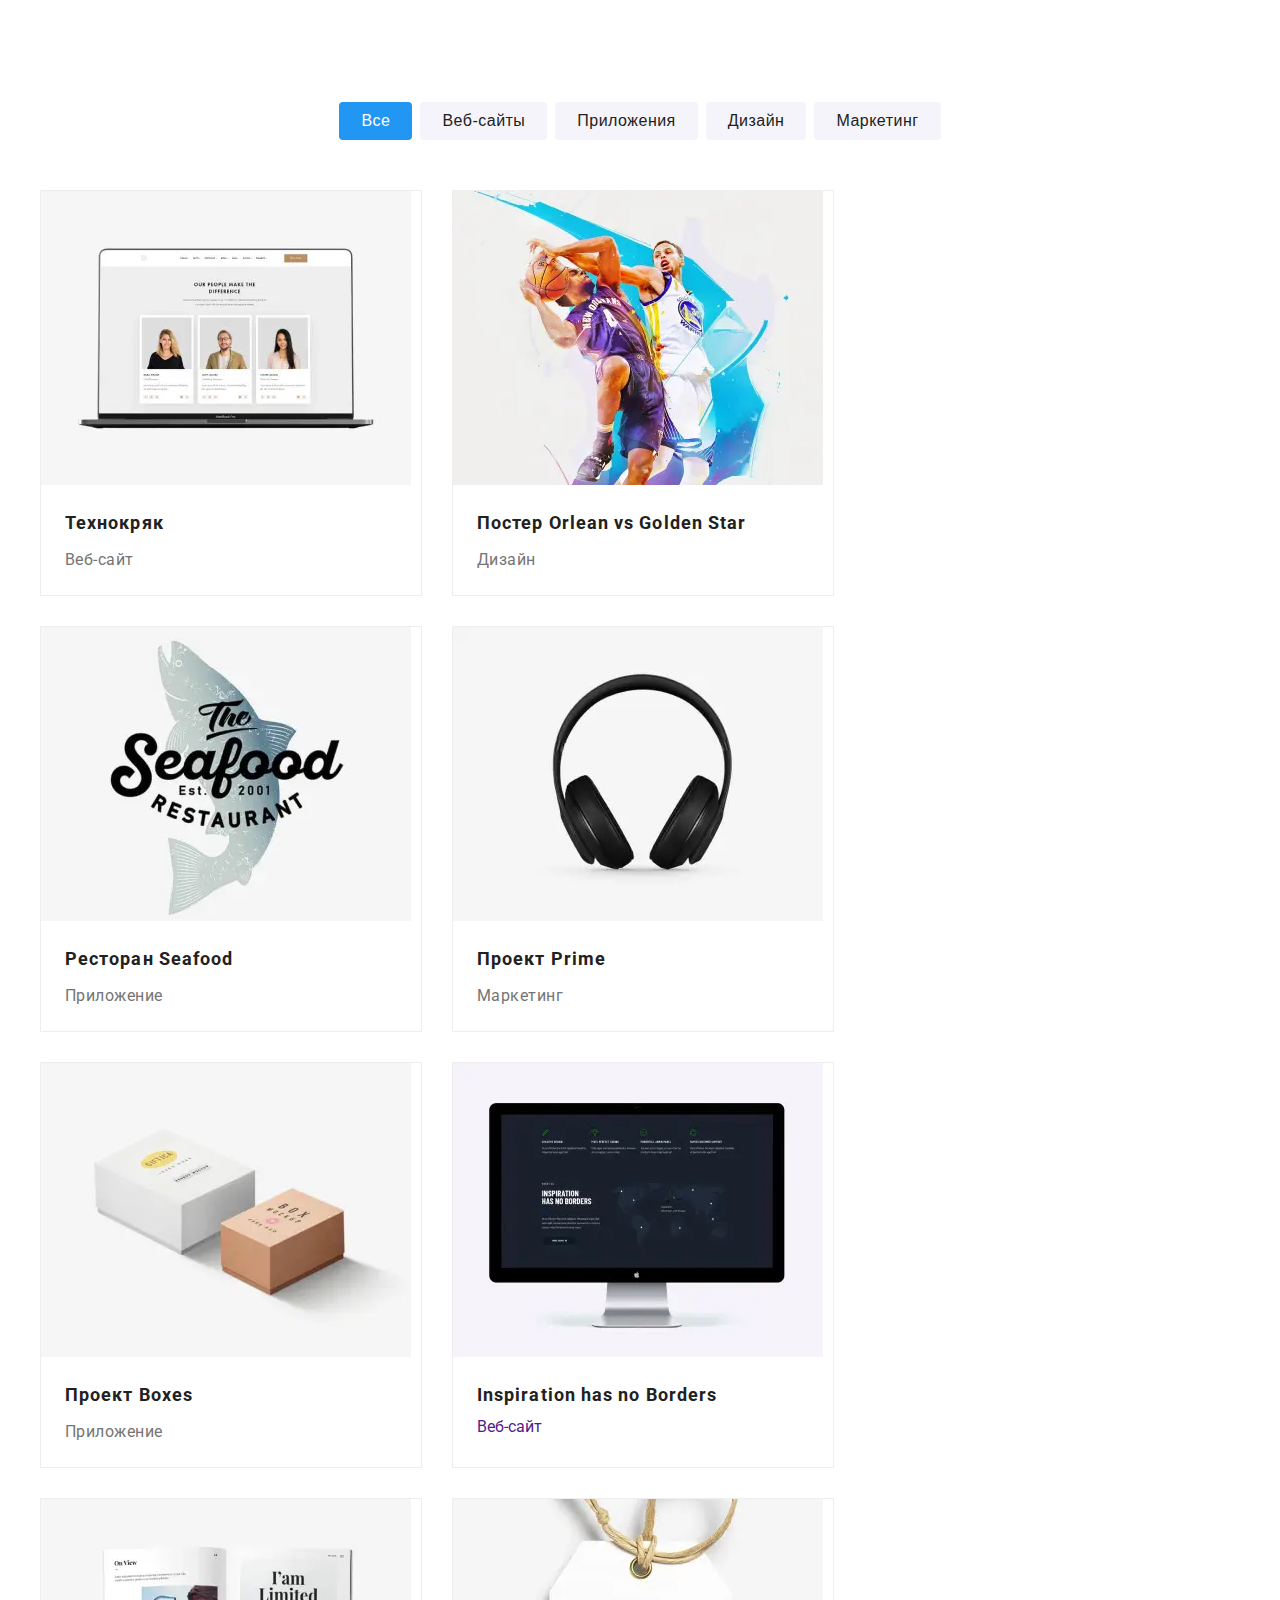
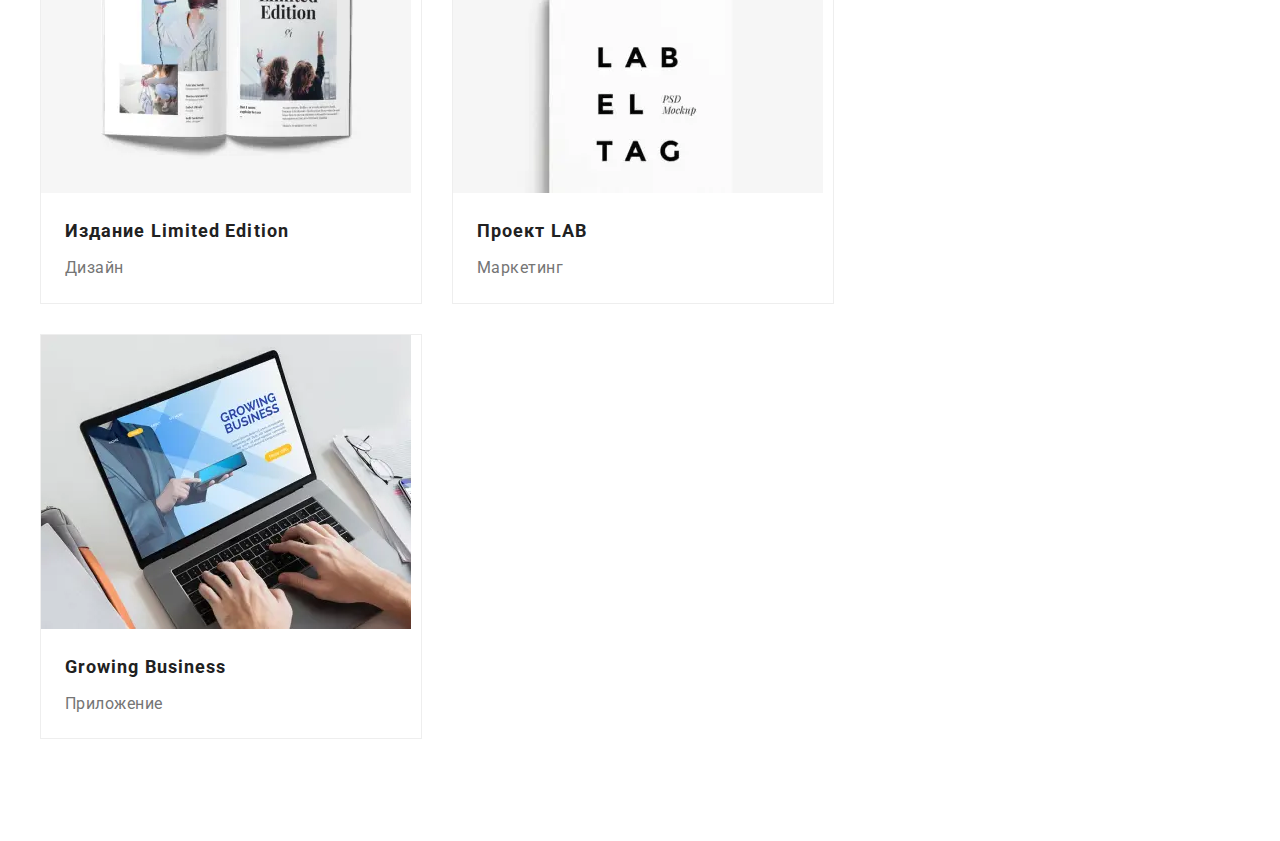
==== commit f2461d9a: "адаптирована под mobile-desktop portfolio-page" ====
--- a/portfolio.html
+++ b/portfolio.html
@@ -138,7 +138,7 @@
                         ./imeges/portfolio-page/mobile/mobile-project1@2x.jpg 2x
                       "
                     />
-                    <img class="project__img" src="#" alt="Веб-сайт" width="370" height="294" />
+                    <img class="project__img" src="#" alt="Веб-сайт" />
                   </picture>
                   <p class="project__overlay">
                     Технокряк это современная площадка распространения коронавируса. Компании
@@ -203,7 +203,7 @@
                       "
                     />
 
-                    <img class="project__img" src="#" alt="Постер" width="370" height="294" />
+                    <img class="project__img" src="#" alt="Постер" />
                   </picture>
                   <p class="project__overlay">
                     Технокряк это современная площадка распространения коронавируса. Компании
@@ -269,13 +269,7 @@
                         ./imeges/portfolio-page/mobile/mobile-project3@2x.jpg 2x
                       "
                     />
-                    <img
-                      class="project__img"
-                      src="#"
-                      alt="Логотип ресторана Seafood"
-                      width="370"
-                      height="294"
-                    />
+                    <img class="project__img" src="#" alt="Логотип ресторана Seafood" />
                   </picture>
                   <p class="project__overlay">
                     Технокряк это современная площадка распространения коронавируса. Компании
@@ -339,7 +333,7 @@
                         ./imeges/portfolio-page/mobile/mobile-project4@2x.jpg 2x
                       "
                     />
-                    <img class="project__img" src="#" alt="Наушники" width="370" height="294" />
+                    <img class="project__img" src="#" alt="Наушники" />
                   </picture>
                   <p class="project__overlay">
                     Технокряк это современная площадка распространения коронавируса. Компании
@@ -403,7 +397,7 @@
                         ./imeges/portfolio-page/mobile/mobile-project5@2x.jpg 2x
                       "
                     />
-                    <img class="project__img" src="#" alt="Коробки" width="370" height="294" />
+                    <img class="project__img" src="#" alt="Коробки" />
                   </picture>
                   <p class="project__overlay">
                     Технокряк это современная площадка распространения коронавируса. Компании
@@ -467,7 +461,7 @@
                         ./imeges/portfolio-page/mobile/mobile-project6@2x.jpg 2x
                       "
                     />
-                    <img class="project__img" src="#" alt="Монитор" width="370" height="294" />
+                    <img class="project__img" src="#" alt="Монитор" />
                   </picture>
                   <p class="project__overlay">
                     Технокряк это современная площадка распространения коронавируса. Компании
@@ -531,7 +525,7 @@
                         ./imeges/portfolio-page/mobile/mobile-project7@2x.jpg 2x
                       "
                     />
-                    <img class="project__img" src="#" alt="Журнал" width="370" height="294" />
+                    <img class="project__img" src="#" alt="Журнал" />
                   </picture>
                   <p class="project__overlay">
                     Технокряк это современная площадка распространения коронавируса. Компании
@@ -595,7 +589,7 @@
                         ./imeges/portfolio-page/mobile/mobile-project8@2x.jpg 2x
                       "
                     />
-                    <img class="project__img" src="#" alt="Бирка" width="370" height="294" />
+                    <img class="project__img" src="#" alt="Бирка" />
                   </picture>
                   <p class="project__overlay">
                     Технокряк это современная площадка распространения коронавируса. Компании
@@ -659,7 +653,7 @@
                         ./imeges/portfolio-page/mobile/mobile-project9@2x.jpg 2x
                       "
                     />
-                    <img class="project__img" src="#" alt="Ноутбук" width="370" height="294" />
+                    <img class="project__img" src="#" alt="Ноутбук" />
                   </picture>
                   <p class="project__overlay">
                     Технокряк это современная площадка распространения коронавируса. Компании
--- a/css/main.min.css
+++ b/css/main.min.css
@@ -1,2 +1,2 @@
-:root{--primery-text-color: #757575;--title-text-color: #212121;--background-button-secondary: #f5f4fa;--accent-color: #2196f3;--white-color: #ffffff;--background-footer-hero: #2f303a;--icon-color: #afb1b8}.visually-hidden{position:absolute !important;clip:rect(1px 1px 1px 1px);clip:rect(1px, 1px, 1px, 1px);padding:0 !important;border:0 !important;height:1px !important;width:1px !important;overflow:hidden}.list{list-style:none}.link{text-decoration:none}h1,h2,h3,h4,h5,h6,p{margin-top:0;margin-bottom:0}ul,ol{margin-top:0;margin-bottom:0;padding-left:0}img{display:block;max-width:100%;height:auto}body{font-family:'Roboto', sans-serif;background-color:var(--white-color)}.container{padding-left:15px;padding-right:15px}@media screen and (min-width: 480px){.container{width:480px;margin:0 auto}}@media screen and (min-width: 768px){.container{width:768px}}@media screen and (min-width: 1200px){.container{width:1200px}}.logo{font-family:'Raleway', sans-serif;font-size:26px;font-weight:700;line-height:1.19;letter-spacing:0.03em;color:#000000}.logo span{color:var(--accent-color)}.header__logo{margin-right:93px}.footer__logo{color:#ffffff}.header{padding-top:24px;padding-bottom:25px;border-bottom:1px solid #ececec}.header__container{display:flex;align-items:center;justify-content:space-between}.nav{display:flex;align-items:center}.nav__menu{display:flex;align-items:center}.nav__item{position:relative}.nav__item:not(:last-child){margin-right:50px}.nav__link{padding-top:32px;padding-bottom:22px;font-style:normal;font-size:14px;font-weight:500;line-height:1.14;letter-spacing:0.02em;color:var(--title-text-color);transition:color 250ms cubic-bezier(0.4, 0, 0.2, 1)}.nav__link:hover,.nav__link:focus{color:var(--accent-color)}.nav__link--current{color:var(--accent-color)}.nav__link--current::after{position:absolute;bottom:-33px;display:block;content:'';width:100%;height:4px;background-color:var(--accent-color);border-radius:2px}.header__contact{display:flex;align-items:center}.header__contact-item:not(:last-child){margin-right:50px}.header__contact-mail-icon{width:16px;height:12px;margin-right:10px;fill:currentColor}.header__contact-tel-icon{width:10px;height:16px;margin-right:10px;fill:currentColor}.header__contact-mail,.header__contact-tel{display:flex;align-items:center;font-size:14px;font-weight:500;line-height:1.14;letter-spacing:0.02em;color:var(--primery-text-color);transition:color 250ms cubic-bezier(0.4, 0, 0.2, 1)}.header__contact-mail:hover,.header__contact-mail:focus,.header__contact-tel:hover,.header__contact-tel:focus{color:var(--accent-color)}.button{font-size:16px;font-weight:700;line-height:1.87;box-shadow:0px 4px 4px rgba(0,0,0,0.15);border-radius:4px;border:none;color:var(--white-color);background-color:var(--accent-color);font-style:normal;text-align:center;letter-spacing:0.06em}.main__button{padding:10px 32px;align-items:center;transition:background-color 250ms cubic-bezier(0.4, 0, 0.2, 1)}.main__button:hover,.main__button:focus{background-color:#188ce8}.footer__form-button{display:flex;justify-content:center;align-items:center;width:200px;height:50px;margin-left:12px}.footer__icon-send{width:24px;height:24px;margin-left:10px}.portfolio__filter-btn{font-size:16px;font-weight:500;line-height:1.62;padding:6px 22px;border:none;border-radius:4px;color:var(--title-text-color);background-color:var(--background-button-secondary);letter-spacing:0.03em;transition:color 250ms cubic-bezier(0.4, 0, 0.2, 1),background-color 250ms cubic-bezier(0.4, 0, 0.2, 1),box-shadow 250ms cubic-bezier(0.4, 0, 0.2, 1)}.portfolio__filter-btn:hover,.portfolio__filter-btn:focus{color:#ffffff;background-color:var(--accent-color);box-shadow:0px 3px 1px rgba(0,0,0,0.1),0px 1px 2px rgba(0,0,0,0.08),0px 2px 2px rgba(0,0,0,0.12)}.portfolio__filter-btn.current{color:var(--white-color);background-color:var(--accent-color)}.social-list{display:flex;justify-content:space-between;width:206px;margin-left:auto;margin-right:auto}.social-list__link{display:flex;align-items:center;justify-content:center;width:44px;height:44px;border-radius:50%;background-color:#ffffff;transition:fill 250ms cubic-bezier(0.4, 0, 0.2, 1),background-color 250ms cubic-bezier(0.4, 0, 0.2, 1)}.social-list__link:hover,.social-list__link:focus{fill:var(--white-color);background-color:var(--accent-color)}.social-list__icon{width:20px;height:20px}.social-list_light{fill:var(--icon-color);background-color:#ffffff}.social-list_dark{fill:var(--white-color);background-color:rgba(255,255,255,0.1)}.social-footer{width:206px}.social-footer__title{margin-bottom:20px;font-style:normal;font-size:14px;font-weight:700;line-height:1.14;letter-spacing:0.03em;text-transform:uppercase;color:#ffffff}.hero{width:480px;height:400px;padding-top:118px;padding-bottom:118px;margin-left:auto;margin-right:auto;background-image:linear-gradient(rgba(47,48,58,0.4), rgba(47,48,58,0.4)),url("/imeges/hero/Header-mobile.jpg");background-color:var(--background-footer-hero);background-repeat:no-repeat;background-position:center;background-size:480px 400px;text-align:center}@media screen and (min-device-pixel-ratio: 2) and (min-width: 280px), (min-resolution: 192dpi) and (min-width: 280px), (min-resolution: 2dppx) and (min-width: 280px){.hero{background-image:linear-gradient(rgba(47,48,58,0.4), rgba(47,48,58,0.4)),url("/imeges/hero/Header-mobile@2x.jpg")}}.hero__title{max-width:360px;margin-left:auto;margin-right:auto;font-style:normal;font-size:26px;font-weight:900;line-height:1.62;text-align:center;letter-spacing:0.06em;text-transform:uppercase;color:var(--white-color);margin-bottom:30px}@media screen and (min-width: 768px){.hero{width:768px;height:400px;background-image:linear-gradient(rgba(47,48,58,0.4), rgba(47,48,58,0.4)),url("/imeges/hero/Header-tablet.jpg");background-size:768px 400px}}@media screen and (min-device-pixel-ratio: 2) and (min-width: 768px), (min-resolution: 192dpi) and (min-width: 768px), (min-resolution: 2dppx) and (min-width: 768px){.hero{background-image:linear-gradient(rgba(47,48,58,0.4), rgba(47,48,58,0.4)),url("/imeges/hero/Header-tablet@2x.jpg")}}@media screen and (min-width: 1200px){.hero{width:1600px;height:600px;padding-top:200px;padding-bottom:200px;background-image:linear-gradient(rgba(47,48,58,0.4), rgba(47,48,58,0.4)),url("/imeges/hero/Header-desktop.jpg");background-size:1600px 600px}.hero__title{max-width:696px;font-size:44px;font-weight:900;line-height:1.36}}@media screen and (min-device-pixel-ratio: 2) and (min-width: 1200px), (min-resolution: 192dpi) and (min-width: 1200px), (min-resolution: 2dppx) and (min-width: 1200px){.hero{background-image:linear-gradient(rgba(47,48,58,0.4), rgba(47,48,58,0.4)),url("/imeges/hero/Header-desktop@2x.jpg")}}.dignity{padding-top:60px;padding-bottom:60px}.dignity__icon-conteiner{width:450px;height:120px;display:flex;align-items:center;margin-bottom:30px;background:var(--background-button-secondary);border-radius:4px}.dignity__icon{width:70px;height:70px;margin:0 auto}.dignity__title{margin-bottom:10px;color:var(--title-text-color);font-size:14px;font-weight:700;line-height:1.14;font-style:normal;letter-spacing:0.03em;text-transform:uppercase;text-align:center}.dignity__text{font-style:normal;color:var(--primery-text-color);font-size:14px;font-weight:400;line-height:1.71;letter-spacing:0.03em}@media screen and (max-width: 767px){.dignity__item:not(:last-child){margin-bottom:30px}}@media screen and (min-width: 768px){.dignity__list{display:flex;align-items:center;flex-wrap:wrap;margin-left:-30px;margin-top:-30px}.dignity__item{width:354px;height:251px;margin-left:30px;margin-top:30px;flex-basis:calc((100% - 60px) / 2)}.dignity__icon-conteiner{width:354px;height:120px;display:flex;align-items:center;margin-bottom:30px;background:var(--background-button-secondary);border-radius:4px}.dignity__title{text-align:left}}@media screen and (min-width: 1200px){.dignity{padding-top:94px;padding-bottom:47px}.dignity__list{display:flex;align-items:center;flex-wrap:wrap;margin-left:-30px;margin-top:-30px}.dignity__item{width:270px;height:251px;margin-left:30px;margin-top:30px;flex-basis:calc((100% - 120px) / 4)}.dignity__icon-conteiner{width:270px;height:120px}}@media screen and (max-width: 1199px){.profile{display:none}}@media screen and (min-width: 1200px){.profile{padding-top:47px;padding-bottom:94px}.profile__titel{margin-bottom:50px;color:var(--title-text-color);font-size:36px;font-weight:700;line-height:1.17;text-align:center;letter-spacing:0.03em}.profile__list{display:flex;align-items:center;justify-content:space-between}.profile__item{position:relative}.profile__label{position:absolute;left:0;bottom:0;font-style:normal;font-size:14px;font-weight:700;line-height:1.14;text-align:center;letter-spacing:0.03em;text-transform:uppercase;color:#ffffff;background-color:rgba(47,48,58,0.8);width:370px;height:70px;padding-top:27px}}.team{background-color:#f5f4fa;padding-top:60px;padding-bottom:60px}.team__title{margin-bottom:30px;font-size:28px;font-weight:700;line-height:1.18;text-align:center;letter-spacing:0.03em;color:var(--title-text-color)}@media screen and (max-width: 767px){.team__item:not(:last-child){margin-bottom:30px}}.team__card{background:var(--white-color);box-shadow:0px 1px 3px rgba(0,0,0,0.12),0px 1px 1px rgba(0,0,0,0.14),0px 2px 1px rgba(0,0,0,0.2);border-radius:0px 0px 4px 4px}.team__img{margin-bottom:30px}.team__badge{padding-bottom:24px}.team__name{margin-bottom:10px;font-size:16px;font-weight:500;line-height:1.19;text-align:center;letter-spacing:0.03em;color:var(--title-text-color)}.team__profession{margin-bottom:16px;color:var(--primery-text-color);font-size:16px;font-weight:400;line-height:1.19;text-align:center;letter-spacing:0.03em}@media screen and (min-width: 768px){.team__list{display:flex;flex-wrap:wrap;margin-left:-30px;margin-top:-30px;align-items:center}.team__item{margin-left:30px;margin-top:30px;flex-basis:calc((100% - 60px) / 2)}}@media screen and (min-width: 1200px){.team__title{margin-bottom:50px;font-size:36px;font-weight:700;line-height:1.17}.team__list{display:flex;flex-wrap:wrap;margin-left:-30px;margin-top:-30px;align-items:center}.team__item{margin-left:30px;margin-top:30px;flex-basis:calc((100% - 120px) / 4)}.team__badge{padding-bottom:30px}}.clients{padding-top:60px;padding-bottom:60px}.clients__title{margin-bottom:30px;font-size:28px;font-weight:700;line-height:1.18;text-align:center;letter-spacing:0.03em;color:var(--title-text-color)}.clients__list{display:flex;flex-wrap:wrap;margin-left:-30px;margin-top:-30px;align-items:center}.clients__item{margin-left:30px;margin-top:30px;flex-basis:calc((100% - 60px) / 2)}.clients__link{fill:var(--icon-color);display:flex;align-items:center;justify-content:center;width:210px;height:92px;border:1px solid #afb1b8;border-radius:4px;transition:border 250ms cubic-bezier(0.4, 0, 0.2, 1),border-radius 250ms cubic-bezier(0.4, 0, 0.2, 1),fill 250ms cubic-bezier(0.4, 0, 0.2, 1)}.clients__link:hover,.clients__link:focus{border:1px solid #2196f3;border-radius:4px;fill:var(--accent-color)}@media screen and (min-width: 768px){.clients__item{flex-basis:calc((100% - 90px) / 3)}.clients__link{width:226px}}@media screen and (min-width: 1200px){.clients{padding-top:94px;padding-bottom:94px}.clients__title{margin-bottom:50px;font-size:36px;font-weight:700;line-height:1.17}.clients__list{display:flex;flex-wrap:nowrap;justify-content:space-between}.clients__link{width:170px}}.footer{padding-top:60px;padding-bottom:60px;background-color:var(--background-footer-hero)}.footer__contact-data{display:flex;align-items:baseline}.contact-info__address{margin-top:20px;margin-right:70px}.contact-info__item:not(:last-child){margin-bottom:9px}.contact-info__address-link{font-style:normal;font-size:14px;font-weight:400;line-height:1.71;letter-spacing:0.03em;color:#ffffff;transition:color 250ms cubic-bezier(0.4, 0, 0.2, 1)}.contact-info__address-link:hover,.contact-info__address-link:focus{color:rgba(255,255,255,0.6)}.contact-info__link{display:inline-block;font-style:normal;color:rgba(255,255,255,0.6);font-size:14px;font-weight:400;line-height:1.71;letter-spacing:0.03em;transition:color 250ms cubic-bezier(0.4, 0, 0.2, 1)}.contact-info__link:hover,.contact-info__link:focus{color:#ffffff}.footer__newsletter{margin-left:93px}.footer__newsletter-text{font-style:normal;font-size:14px;font-weight:700;line-height:1.14;letter-spacing:0.03em;text-transform:uppercase;color:var(--white-color)}.footer__form{display:flex;justify-content:center;align-items:flex-end}.footer__form-input{width:358px;height:50px;background-color:var(--background-footer-hero);border:1px solid rgba(255,255,255,0.3);filter:drop-shadow(0px 4px 4px rgba(0,0,0,0.15));border-radius:4px;color:var(--white-color);outline:none;margin-top:20px;padding-left:16px}.portfolio{padding-top:60px;padding-bottom:60px}.portfolio__filter{margin-bottom:40px;display:flex;flex-wrap:wrap;align-items:center}.portfolio__filter-item{margin-bottom:15px}.portfolio__filter-item:not(:last-child){margin-right:8px}.backdrop{position:fixed;top:0;left:0;width:100vw;height:100vh;background-color:rgba(0,0,0,0.2);transition:opacity 500ms linear, visibility 500ms linear}.is-hidden{opacity:0;visibility:hidden;pointer-events:none}.modal{position:absolute;left:50%;top:50%;width:528px;height:580px;background-color:#ffffff;box-shadow:0px 1px 3px rgba(0,0,0,0.12),0px 1px 1px rgba(0,0,0,0.14),0px 2px 1px rgba(0,0,0,0.2);border-radius:4px;transform:translate(-50%, -50%);padding:40px}.modal__close-btn{display:flex;justify-content:center;align-items:center;position:absolute;top:8px;right:8px;width:30px;height:30px;border-radius:50%;border:1px solid rgba(0,0,0,0.1);background-color:transparent;cursor:pointer;padding:0}.modal__close-btn:focus{fill:var(--accent-color);outline:none;border-color:var(--accent-color)}.modal__close-btn-icon{width:18px;height:18px;fill:#000000;transition:fill 250ms cubic-bezier(0.4, 0, 0.2, 1)}.modal__close-btn-icon:hover{fill:var(--accent-color);outline:none;border-color:var(--accent-color)}.modal-form{display:flex;flex-direction:column}.modal-form__head{font-size:20px;font-weight:700;line-height:1.15;font-style:normal;text-align:center;letter-spacing:0.03em;color:var(--title-text-color);margin-bottom:12px}.modal-form__field{font-size:12px;font-weight:400;line-height:1.17;margin-bottom:10px;font-style:normal;letter-spacing:0.01em;color:var(--primery-text-color)}.modal-form__input-wrapper{position:relative;display:block;margin-top:4px}.modal-form__input{width:100%;height:40px;border:1px solid rgba(33,33,33,0.2);border-radius:4px;padding-left:42px;transition:border-color 250ms cubic-bezier(0.4, 0, 0.2, 1)}.modal-form__input:hover,.modal-form__input:focus{outline:none;border-color:var(--accent-color)}.modal-form__icon{display:block;position:absolute;top:50%;left:12px;transform:translateY(-50%);width:18px;height:18px;fill:var(--title-text-color);transition:fill 250ms cubic-bezier(0.4, 0, 0.2, 1)}.modal-form__input:focus+.modal-form__icon,.modal-form__input:hover+.modal-form__icon{fill:var(--accent-color)}.modal-form__message{width:100%;height:120px;margin-top:4px;padding:12px 16px;border:1px solid rgba(33,33,33,0.2);border-radius:4px;resize:none;transition:border-color 250ms cubic-bezier(0.4, 0, 0.2, 1)}.modal-form__message:hover,.modal-form__message:focus{border-color:var(--accent-color);outline:none}.modal-form__message::placeholder{font-size:14px;font-weight:400;line-height:1.14;font-style:normal;letter-spacing:0.01em;color:rgba(117,117,117,0.5)}.modal-form__checkbox-label{font-size:14px;font-weight:400;line-height:1.71;display:flex;justify-content:center;align-items:center;font-style:normal;letter-spacing:0.03em;color:var(--primery-text-color)}.modal-form__checkbox-label::before{display:block;content:'';width:16px;height:15px;border:1px solid #212121;border-radius:2px;cursor:pointer;margin-right:7px}.modal-form__checkbox:checked+.modal-form__checkbox-label::before{background-image:url(../imeges/icon-check.svg);width:16px;height:15px;border:1px solid #2196f3;border-radius:2px;background-position:center}.modal-form__checkbox:focus+.modal-form__checkbox-label::before{border-color:var(--accent-color);border-radius:2px}.modal-form__label-link{color:var(--accent-color)}.modal-form__label-link:focus{outline:1px solid #2196f3}.modal-form__button{width:200px;height:50px;margin:0 auto;margin-top:30px;background-color:#188ce8;box-shadow:0px 4px 4px rgba(0,0,0,0.15);border-radius:4px;font-size:16px;font-weight:700;line-height:1.87;font-style:normal;text-align:center;letter-spacing:0.06em;color:var(--white-color);cursor:pointer;transition:outline 250ms cubic-bezier(0.4, 0, 0.2, 1)}.modal-form__button:focus{outline:1px solid #2196f3}
+:root{--primery-text-color: #757575;--title-text-color: #212121;--background-button-secondary: #f5f4fa;--accent-color: #2196f3;--white-color: #ffffff;--background-footer-hero: #2f303a;--icon-color: #afb1b8}.visually-hidden{position:absolute !important;clip:rect(1px 1px 1px 1px);clip:rect(1px, 1px, 1px, 1px);padding:0 !important;border:0 !important;height:1px !important;width:1px !important;overflow:hidden}.list{list-style:none}.link{text-decoration:none}h1,h2,h3,h4,h5,h6,p{margin-top:0;margin-bottom:0}ul,ol{margin-top:0;margin-bottom:0;padding-left:0}img{display:block;max-width:100%;height:auto}body{font-family:'Roboto', sans-serif;background-color:var(--white-color)}.container{padding-left:15px;padding-right:15px}@media screen and (min-width: 480px){.container{width:480px;margin:0 auto}}@media screen and (min-width: 768px){.container{width:768px}}@media screen and (min-width: 1200px){.container{width:1200px}}.logo{font-family:'Raleway', sans-serif;font-size:26px;font-weight:700;line-height:1.19;letter-spacing:0.03em;color:#000000}.logo span{color:var(--accent-color)}.header__logo{margin-right:93px}.footer__logo{color:#ffffff}.header{padding-top:24px;padding-bottom:25px;border-bottom:1px solid #ececec}.header__container{display:flex;align-items:center;justify-content:space-between}.nav{display:flex;align-items:center}.nav__menu{display:flex;align-items:center}.nav__item{position:relative}.nav__item:not(:last-child){margin-right:50px}.nav__link{padding-top:32px;padding-bottom:22px;font-style:normal;font-size:14px;font-weight:500;line-height:1.14;letter-spacing:0.02em;color:var(--title-text-color);transition:color 250ms cubic-bezier(0.4, 0, 0.2, 1)}.nav__link:hover,.nav__link:focus{color:var(--accent-color)}.nav__link--current{color:var(--accent-color)}.nav__link--current::after{position:absolute;bottom:-33px;display:block;content:'';width:100%;height:4px;background-color:var(--accent-color);border-radius:2px}.header__contact{display:flex;align-items:center}.header__contact-item:not(:last-child){margin-right:50px}.header__contact-mail-icon{width:16px;height:12px;margin-right:10px;fill:currentColor}.header__contact-tel-icon{width:10px;height:16px;margin-right:10px;fill:currentColor}.header__contact-mail,.header__contact-tel{display:flex;align-items:center;font-size:14px;font-weight:500;line-height:1.14;letter-spacing:0.02em;color:var(--primery-text-color);transition:color 250ms cubic-bezier(0.4, 0, 0.2, 1)}.header__contact-mail:hover,.header__contact-mail:focus,.header__contact-tel:hover,.header__contact-tel:focus{color:var(--accent-color)}.button{font-size:16px;font-weight:700;line-height:1.87;box-shadow:0px 4px 4px rgba(0,0,0,0.15);border-radius:4px;border:none;color:var(--white-color);background-color:var(--accent-color);font-style:normal;text-align:center;letter-spacing:0.06em}.main__button{padding:10px 32px;align-items:center;transition:background-color 250ms cubic-bezier(0.4, 0, 0.2, 1)}.main__button:hover,.main__button:focus{background-color:#188ce8}.footer__form-button{display:flex;justify-content:center;align-items:center;width:200px;height:50px;margin-left:12px}.footer__icon-send{width:24px;height:24px;margin-left:10px}.portfolio__filter-btn{font-size:16px;font-weight:500;line-height:1.62;padding:6px 22px;border:none;border-radius:4px;color:var(--title-text-color);background-color:var(--background-button-secondary);letter-spacing:0.03em;transition:color 250ms cubic-bezier(0.4, 0, 0.2, 1),background-color 250ms cubic-bezier(0.4, 0, 0.2, 1),box-shadow 250ms cubic-bezier(0.4, 0, 0.2, 1)}.portfolio__filter-btn:hover,.portfolio__filter-btn:focus{color:#ffffff;background-color:var(--accent-color);box-shadow:0px 3px 1px rgba(0,0,0,0.1),0px 1px 2px rgba(0,0,0,0.08),0px 2px 2px rgba(0,0,0,0.12)}.portfolio__filter-btn.current{color:var(--white-color);background-color:var(--accent-color)}.social-list{display:flex;justify-content:space-between;width:206px;margin-left:auto;margin-right:auto}.social-list__link{display:flex;align-items:center;justify-content:center;width:44px;height:44px;border-radius:50%;background-color:#ffffff;transition:fill 250ms cubic-bezier(0.4, 0, 0.2, 1),background-color 250ms cubic-bezier(0.4, 0, 0.2, 1)}.social-list__link:hover,.social-list__link:focus{fill:var(--white-color);background-color:var(--accent-color)}.social-list__icon{width:20px;height:20px}.social-list_light{fill:var(--icon-color);background-color:#ffffff}.social-list_dark{fill:var(--white-color);background-color:rgba(255,255,255,0.1)}.social-footer{width:206px}.social-footer__title{margin-bottom:20px;font-style:normal;font-size:14px;font-weight:700;line-height:1.14;letter-spacing:0.03em;text-transform:uppercase;color:#ffffff}.hero{width:480px;height:400px;padding-top:118px;padding-bottom:118px;margin-left:auto;margin-right:auto;background-image:linear-gradient(rgba(47,48,58,0.4), rgba(47,48,58,0.4)),url("/imeges/hero/Header-mobile.jpg");background-color:var(--background-footer-hero);background-repeat:no-repeat;background-position:center;background-size:480px 400px;text-align:center}@media screen and (min-device-pixel-ratio: 2) and (min-width: 280px), (min-resolution: 192dpi) and (min-width: 280px), (min-resolution: 2dppx) and (min-width: 280px){.hero{background-image:linear-gradient(rgba(47,48,58,0.4), rgba(47,48,58,0.4)),url("/imeges/hero/Header-mobile@2x.jpg")}}.hero__title{max-width:360px;margin-left:auto;margin-right:auto;font-style:normal;font-size:26px;font-weight:900;line-height:1.62;text-align:center;letter-spacing:0.06em;text-transform:uppercase;color:var(--white-color);margin-bottom:30px}@media screen and (min-width: 768px){.hero{width:768px;height:400px;background-image:linear-gradient(rgba(47,48,58,0.4), rgba(47,48,58,0.4)),url("/imeges/hero/Header-tablet.jpg");background-size:768px 400px}}@media screen and (min-device-pixel-ratio: 2) and (min-width: 768px), (min-resolution: 192dpi) and (min-width: 768px), (min-resolution: 2dppx) and (min-width: 768px){.hero{background-image:linear-gradient(rgba(47,48,58,0.4), rgba(47,48,58,0.4)),url("/imeges/hero/Header-tablet@2x.jpg")}}@media screen and (min-width: 1200px){.hero{width:1600px;height:600px;padding-top:200px;padding-bottom:200px;background-image:linear-gradient(rgba(47,48,58,0.4), rgba(47,48,58,0.4)),url("/imeges/hero/Header-desktop.jpg");background-size:1600px 600px}.hero__title{max-width:696px;font-size:44px;font-weight:900;line-height:1.36}}@media screen and (min-device-pixel-ratio: 2) and (min-width: 1200px), (min-resolution: 192dpi) and (min-width: 1200px), (min-resolution: 2dppx) and (min-width: 1200px){.hero{background-image:linear-gradient(rgba(47,48,58,0.4), rgba(47,48,58,0.4)),url("/imeges/hero/Header-desktop@2x.jpg")}}.dignity{padding-top:60px;padding-bottom:60px}.dignity__icon-conteiner{width:450px;height:120px;display:flex;align-items:center;margin-bottom:30px;background:var(--background-button-secondary);border-radius:4px}.dignity__icon{width:70px;height:70px;margin:0 auto}.dignity__title{margin-bottom:10px;color:var(--title-text-color);font-size:14px;font-weight:700;line-height:1.14;font-style:normal;letter-spacing:0.03em;text-transform:uppercase;text-align:center}.dignity__text{font-style:normal;color:var(--primery-text-color);font-size:14px;font-weight:400;line-height:1.71;letter-spacing:0.03em}@media screen and (max-width: 767px){.dignity__item:not(:last-child){margin-bottom:30px}}@media screen and (min-width: 768px){.dignity__list{display:flex;align-items:center;flex-wrap:wrap;margin-left:-30px;margin-top:-30px}.dignity__item{width:354px;height:251px;margin-left:30px;margin-top:30px;flex-basis:calc((100% - 60px) / 2)}.dignity__icon-conteiner{width:354px;height:120px;display:flex;align-items:center;margin-bottom:30px;background:var(--background-button-secondary);border-radius:4px}.dignity__title{text-align:left}}@media screen and (min-width: 1200px){.dignity{padding-top:94px;padding-bottom:47px}.dignity__list{display:flex;align-items:center;flex-wrap:wrap;margin-left:-30px;margin-top:-30px}.dignity__item{width:270px;height:251px;margin-left:30px;margin-top:30px;flex-basis:calc((100% - 120px) / 4)}.dignity__icon-conteiner{width:270px;height:120px}}@media screen and (max-width: 1199px){.profile{display:none}}@media screen and (min-width: 1200px){.profile{padding-top:47px;padding-bottom:94px}.profile__titel{margin-bottom:50px;color:var(--title-text-color);font-size:36px;font-weight:700;line-height:1.17;text-align:center;letter-spacing:0.03em}.profile__list{display:flex;align-items:center;justify-content:space-between}.profile__item{position:relative}.profile__label{position:absolute;left:0;bottom:0;font-style:normal;font-size:14px;font-weight:700;line-height:1.14;text-align:center;letter-spacing:0.03em;text-transform:uppercase;color:#ffffff;background-color:rgba(47,48,58,0.8);width:370px;height:70px;padding-top:27px}}.team{background-color:#f5f4fa;padding-top:60px;padding-bottom:60px}.team__title{margin-bottom:30px;font-size:28px;font-weight:700;line-height:1.18;text-align:center;letter-spacing:0.03em;color:var(--title-text-color)}@media screen and (max-width: 767px){.team__item:not(:last-child){margin-bottom:30px}}.team__card{background:var(--white-color);box-shadow:0px 1px 3px rgba(0,0,0,0.12),0px 1px 1px rgba(0,0,0,0.14),0px 2px 1px rgba(0,0,0,0.2);border-radius:0px 0px 4px 4px}.team__img{margin-bottom:30px}.team__badge{padding-bottom:24px}.team__name{margin-bottom:10px;font-size:16px;font-weight:500;line-height:1.19;text-align:center;letter-spacing:0.03em;color:var(--title-text-color)}.team__profession{margin-bottom:16px;color:var(--primery-text-color);font-size:16px;font-weight:400;line-height:1.19;text-align:center;letter-spacing:0.03em}@media screen and (min-width: 768px){.team__list{display:flex;flex-wrap:wrap;margin-left:-30px;margin-top:-30px;align-items:center}.team__item{margin-left:30px;margin-top:30px;flex-basis:calc((100% - 60px) / 2)}}@media screen and (min-width: 1200px){.team__title{margin-bottom:50px;font-size:36px;font-weight:700;line-height:1.17}.team__list{display:flex;flex-wrap:wrap;margin-left:-30px;margin-top:-30px;align-items:center}.team__item{margin-left:30px;margin-top:30px;flex-basis:calc((100% - 120px) / 4)}.team__badge{padding-bottom:30px}}.clients{padding-top:60px;padding-bottom:60px}.clients__title{margin-bottom:30px;font-size:28px;font-weight:700;line-height:1.18;text-align:center;letter-spacing:0.03em;color:var(--title-text-color)}.clients__list{display:flex;flex-wrap:wrap;margin-left:-30px;margin-top:-30px;align-items:center}.clients__item{margin-left:30px;margin-top:30px;flex-basis:calc((100% - 60px) / 2)}.clients__link{fill:var(--icon-color);display:flex;align-items:center;justify-content:center;width:210px;height:92px;border:1px solid #afb1b8;border-radius:4px;transition:border 250ms cubic-bezier(0.4, 0, 0.2, 1),border-radius 250ms cubic-bezier(0.4, 0, 0.2, 1),fill 250ms cubic-bezier(0.4, 0, 0.2, 1)}.clients__link:hover,.clients__link:focus{border:1px solid #2196f3;border-radius:4px;fill:var(--accent-color)}@media screen and (min-width: 768px){.clients__item{flex-basis:calc((100% - 90px) / 3)}.clients__link{width:226px}}@media screen and (min-width: 1200px){.clients{padding-top:94px;padding-bottom:94px}.clients__title{margin-bottom:50px;font-size:36px;font-weight:700;line-height:1.17}.clients__list{display:flex;flex-wrap:nowrap;justify-content:space-between}.clients__link{width:170px}}.footer{padding-top:60px;padding-bottom:60px;background-color:var(--background-footer-hero)}.footer__contact-data{display:flex;align-items:baseline}.contact-info__address{margin-top:20px;margin-right:70px}.contact-info__item:not(:last-child){margin-bottom:9px}.contact-info__address-link{font-style:normal;font-size:14px;font-weight:400;line-height:1.71;letter-spacing:0.03em;color:#ffffff;transition:color 250ms cubic-bezier(0.4, 0, 0.2, 1)}.contact-info__address-link:hover,.contact-info__address-link:focus{color:rgba(255,255,255,0.6)}.contact-info__link{display:inline-block;font-style:normal;color:rgba(255,255,255,0.6);font-size:14px;font-weight:400;line-height:1.71;letter-spacing:0.03em;transition:color 250ms cubic-bezier(0.4, 0, 0.2, 1)}.contact-info__link:hover,.contact-info__link:focus{color:#ffffff}.footer__newsletter{margin-left:93px}.footer__newsletter-text{font-style:normal;font-size:14px;font-weight:700;line-height:1.14;letter-spacing:0.03em;text-transform:uppercase;color:var(--white-color)}.footer__form{display:flex;justify-content:center;align-items:flex-end}.footer__form-input{width:358px;height:50px;background-color:var(--background-footer-hero);border:1px solid rgba(255,255,255,0.3);filter:drop-shadow(0px 4px 4px rgba(0,0,0,0.15));border-radius:4px;color:var(--white-color);outline:none;margin-top:20px;padding-left:16px}.portfolio{padding-top:60px;padding-bottom:60px}.portfolio__filter{margin-bottom:40px;display:flex;flex-wrap:wrap;align-items:center}.portfolio__filter-item:not(:last-child){margin-right:8px}@media screen and (max-width: 767px){.portfolio__filter-item{margin-bottom:15px}}.project__item{background:#ffffff;border:1px solid #eeeeee;transition:border 250ms cubic-bezier(0.4, 0, 0.2, 1),box-shadow 250ms cubic-bezier(0.4, 0, 0.2, 1)}.project__item:hover,.project__item:focus{border:1px solid #eeeeee;box-shadow:0px 1px 1px rgba(0,0,0,0.12),0px 4px 4px rgba(0,0,0,0.06),1px 4px 6px rgba(0,0,0,0.16)}@media screen and (max-width: 767px){.project__item:not(:last-child){margin-bottom:30px}}.project__card{padding:20px 24px;background:#ffffff}.project__title{margin-bottom:4px;font-size:18px;font-weight:700;line-height:2;letter-spacing:0.06em;color:var(--title-text-color)}.project__text{font-size:16px;font-weight:400;line-height:1.87;letter-spacing:0.03em;color:var(--primery-text-color)}.project__link{display:block}.project__div-overlay{position:relative;overflow:hidden}.project__overlay{position:absolute;top:0;left:0;font-style:normal;font-size:18px;font-weight:400;line-height:1.56;letter-spacing:0.03em;color:var(--white-color);background-color:rgba(33,150,243,0.9);width:100%;height:100%;overflow:auto;padding:77px 24px;transform:translateY(100%);transition:transform 500ms linear}.project__link:hover .project__overlay,.project__link:focus .project__overlay{transform:translateY(0%)}@media screen and (min-width: 768px){.portfolio__filter{margin-bottom:30px;justify-content:center;flex-wrap:nowrap}.project__list{display:flex;flex-wrap:wrap;margin-left:-30px;margin-top:-30px}.project__item{margin-left:30px;margin-top:30px;flex-basis:calc((100% - 60px) / 2)}.project__overlay{padding:49px 24px}}@media screen and (min-width: 1200px){.portfolio{padding-top:94px;padding-bottom:94px}.portfolio__filter{margin-bottom:50px}.project__item{flex-basis:calc((100% - 90px) / 3)}.project__overlay{padding:63px 24px}}.backdrop{position:fixed;top:0;left:0;width:100vw;height:100vh;background-color:rgba(0,0,0,0.2);transition:opacity 500ms linear, visibility 500ms linear}.is-hidden{opacity:0;visibility:hidden;pointer-events:none}.modal{position:absolute;left:50%;top:50%;width:528px;height:580px;background-color:#ffffff;box-shadow:0px 1px 3px rgba(0,0,0,0.12),0px 1px 1px rgba(0,0,0,0.14),0px 2px 1px rgba(0,0,0,0.2);border-radius:4px;transform:translate(-50%, -50%);padding:40px}.modal__close-btn{display:flex;justify-content:center;align-items:center;position:absolute;top:8px;right:8px;width:30px;height:30px;border-radius:50%;border:1px solid rgba(0,0,0,0.1);background-color:transparent;cursor:pointer;padding:0}.modal__close-btn:focus{fill:var(--accent-color);outline:none;border-color:var(--accent-color)}.modal__close-btn-icon{width:18px;height:18px;fill:#000000;transition:fill 250ms cubic-bezier(0.4, 0, 0.2, 1)}.modal__close-btn-icon:hover{fill:var(--accent-color);outline:none;border-color:var(--accent-color)}.modal-form{display:flex;flex-direction:column}.modal-form__head{font-size:20px;font-weight:700;line-height:1.15;font-style:normal;text-align:center;letter-spacing:0.03em;color:var(--title-text-color);margin-bottom:12px}.modal-form__field{font-size:12px;font-weight:400;line-height:1.17;margin-bottom:10px;font-style:normal;letter-spacing:0.01em;color:var(--primery-text-color)}.modal-form__input-wrapper{position:relative;display:block;margin-top:4px}.modal-form__input{width:100%;height:40px;border:1px solid rgba(33,33,33,0.2);border-radius:4px;padding-left:42px;transition:border-color 250ms cubic-bezier(0.4, 0, 0.2, 1)}.modal-form__input:hover,.modal-form__input:focus{outline:none;border-color:var(--accent-color)}.modal-form__icon{display:block;position:absolute;top:50%;left:12px;transform:translateY(-50%);width:18px;height:18px;fill:var(--title-text-color);transition:fill 250ms cubic-bezier(0.4, 0, 0.2, 1)}.modal-form__input:focus+.modal-form__icon,.modal-form__input:hover+.modal-form__icon{fill:var(--accent-color)}.modal-form__message{width:100%;height:120px;margin-top:4px;padding:12px 16px;border:1px solid rgba(33,33,33,0.2);border-radius:4px;resize:none;transition:border-color 250ms cubic-bezier(0.4, 0, 0.2, 1)}.modal-form__message:hover,.modal-form__message:focus{border-color:var(--accent-color);outline:none}.modal-form__message::placeholder{font-size:14px;font-weight:400;line-height:1.14;font-style:normal;letter-spacing:0.01em;color:rgba(117,117,117,0.5)}.modal-form__checkbox-label{font-size:14px;font-weight:400;line-height:1.71;display:flex;justify-content:center;align-items:center;font-style:normal;letter-spacing:0.03em;color:var(--primery-text-color)}.modal-form__checkbox-label::before{display:block;content:'';width:16px;height:15px;border:1px solid #212121;border-radius:2px;cursor:pointer;margin-right:7px}.modal-form__checkbox:checked+.modal-form__checkbox-label::before{background-image:url(../imeges/icon-check.svg);width:16px;height:15px;border:1px solid #2196f3;border-radius:2px;background-position:center}.modal-form__checkbox:focus+.modal-form__checkbox-label::before{border-color:var(--accent-color);border-radius:2px}.modal-form__label-link{color:var(--accent-color)}.modal-form__label-link:focus{outline:1px solid #2196f3}.modal-form__button{width:200px;height:50px;margin:0 auto;margin-top:30px;background-color:#188ce8;box-shadow:0px 4px 4px rgba(0,0,0,0.15);border-radius:4px;font-size:16px;font-weight:700;line-height:1.87;font-style:normal;text-align:center;letter-spacing:0.06em;color:var(--white-color);cursor:pointer;transition:outline 250ms cubic-bezier(0.4, 0, 0.2, 1)}.modal-form__button:focus{outline:1px solid #2196f3}
 /*# sourceMappingURL=main.min.css.map */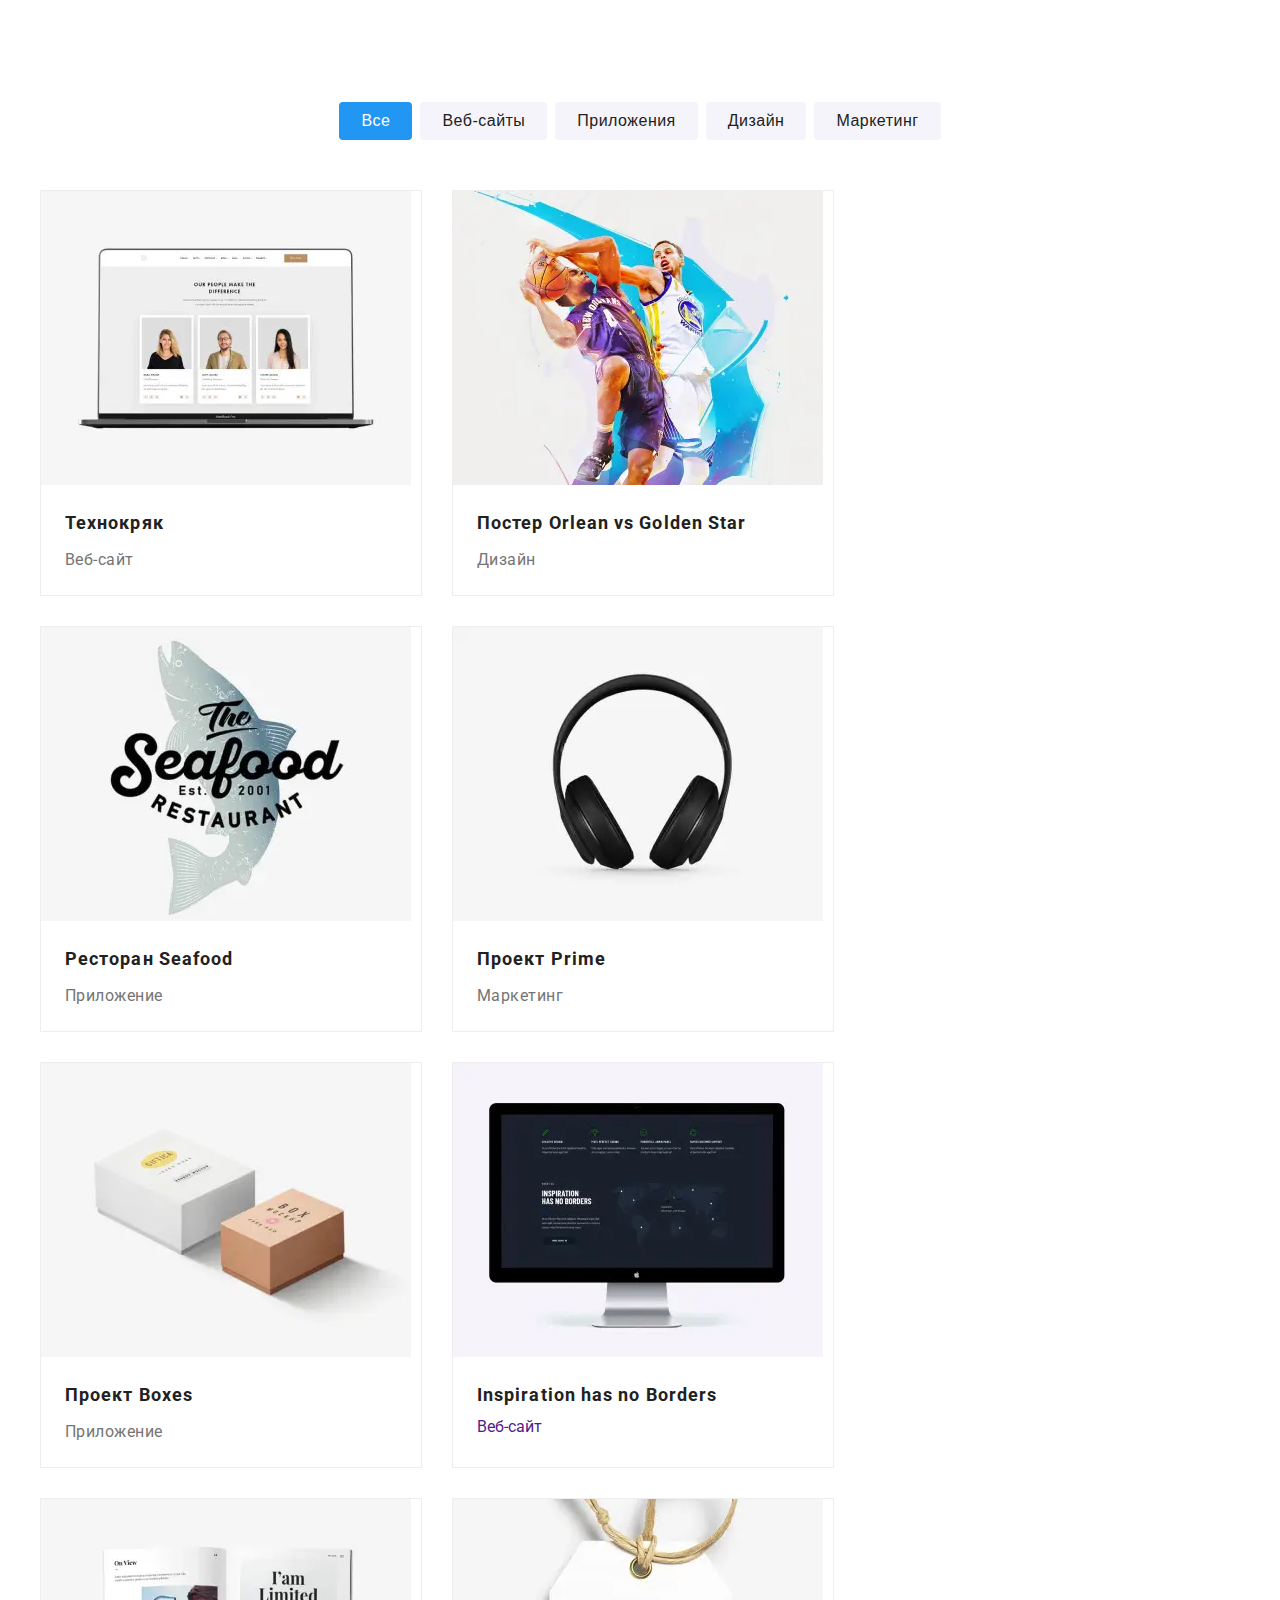
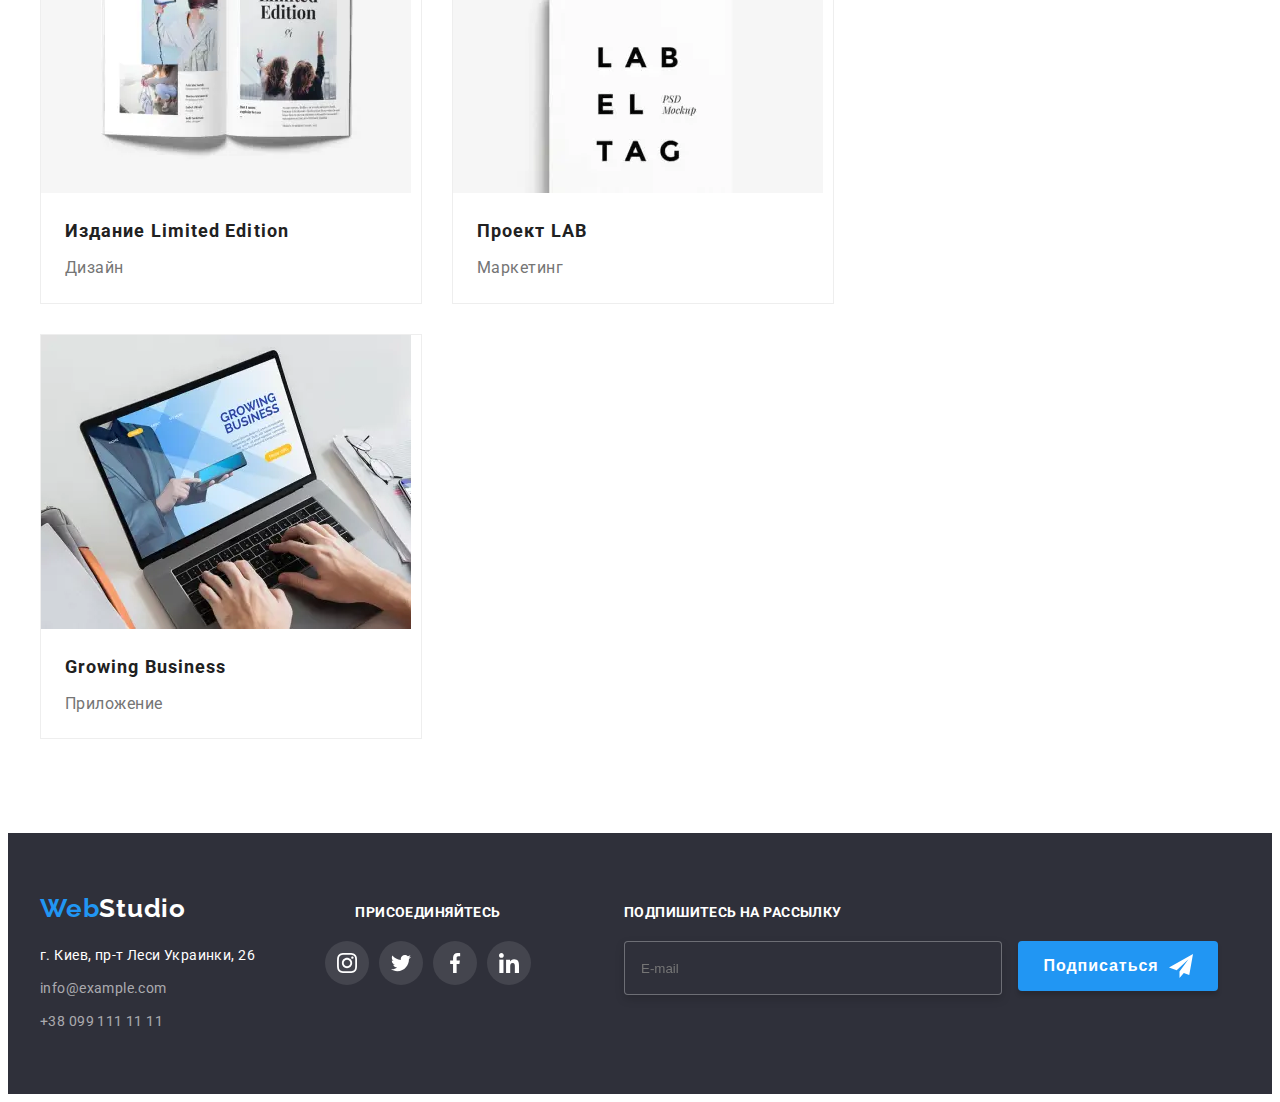
==== commit e1838329: "адаптирован footer для mobile-desktop" ====
--- a/portfolio.html
+++ b/portfolio.html
@@ -673,71 +673,75 @@
     </main>
 
     <!--Подвал страницы-->
-    <!-- <footer class="footer">
+    <footer class="footer">
       <div class="container">
-        <div class="footer__contact-data"> -->
-    <!-- Адресс -->
-    <!-- <section class="contact-info">
-            <a href="./" class="logo footer__logo link"><span>Web</span>Studio</a>
-            <address class="contact-info__address">
-              <ul class="contact-info__list list">
-                <li class="contact-info__item">
-                  <a
-                    class="contact-info__address-link link"
-                    href="https://goo.gl/maps/ubs8C16pTjqJVdpH9"
-                    target="_blank"
-                    rel="noopener noreferrer"
-                    >г. Киев, пр-т Леси Украинки, 26</a
-                  >
+        <div class="footer__contact-data">
+          <!-- Адресс -->
+          <div class="footer__contact">
+            <section class="contact-info">
+              <a href="./" class="logo footer__logo link"><span>Web</span>Studio</a>
+              <address class="contact-info__address">
+                <ul class="contact-info__list list">
+                  <li class="contact-info__item">
+                    <a
+                      class="contact-info__address-link link"
+                      href="https://goo.gl/maps/ubs8C16pTjqJVdpH9"
+                      target="_blank"
+                      rel="noopener noreferrer"
+                      >г. Киев, пр-т Леси Украинки, 26</a
+                    >
+                  </li>
+                  <li class="contact-info__item">
+                    <a class="contact-info__link link" href="mailto:info@example.com"
+                      >info@example.com</a
+                    >
+                  </li>
+                  <li class="contact-info__item">
+                    <a class="contact-info__link link" href="tel:+380991111111"
+                      >+38 099 111 11 11</a
+                    >
+                  </li>
+                </ul>
+              </address>
+            </section>
+            <!-- Присоединяйтесь -->
+            <section class="social-footer">
+              <p class="social-footer__title">Присоединяйтесь</p>
+              <ul class="social-list list">
+                <li class="social-footer__item">
+                  <a class="social-list__link social-list_dark" href="">
+                    <svg class="social-list__icon">
+                      <use href="./imeges/sprite.svg#icon-instagram"></use>
+                    </svg>
+                  </a>
                 </li>
-                <li class="contact-info__item">
-                  <a class="contact-info__link link" href="mailto:info@example.com"
-                    >info@example.com</a
-                  >
+                <li class="social-footer__item">
+                  <a class="social-list__link social-list_dark" href="">
+                    <svg class="social-list__icon">
+                      <use href="./imeges/sprite.svg#icon-twitter"></use>
+                    </svg>
+                  </a>
                 </li>
-                <li class="contact-info__item">
-                  <a class="contact-info__link link" href="tel:+380991111111">+38 099 111 11 11</a>
+                <li class="social-footer-item">
+                  <a class="social-list__link social-list_dark" href="">
+                    <svg class="social-list__icon">
+                      <use href="./imeges/sprite.svg#icon-facebook"></use>
+                    </svg>
+                  </a>
+                </li>
+                <li class="social-footer__item">
+                  <a class="social-list__link social-list_dark" href="">
+                    <svg class="social-list__icon">
+                      <use href="./imeges/sprite.svg#icon-linkedin"></use>
+                    </svg>
+                  </a>
                 </li>
               </ul>
-            </address>
-          </section> -->
-    <!-- Присоединяйтесь -->
-    <!-- <section class="social-footer">
-            <p class="social-footer__title">Присоединяйтесь</p>
-            <ul class="social-list list">
-              <li class="social-footer__item">
-                <a class="social-list__link social-list_dark" href="">
-                  <svg class="social-list__icon">
-                    <use href="./imeges/sprite.svg#icon-instagram"></use>
-                  </svg>
-                </a>
-              </li>
-              <li class="social-footer__item">
-                <a class="social-list__link social-list_dark" href="">
-                  <svg class="social-list__icon">
-                    <use href="./imeges/sprite.svg#icon-twitter"></use>
-                  </svg>
-                </a>
-              </li>
-              <li class="social-footer-item">
-                <a class="social-list__link social-list_dark" href="">
-                  <svg class="social-list__icon">
-                    <use href="./imeges/sprite.svg#icon-facebook"></use>
-                  </svg>
-                </a>
-              </li>
-              <li class="social-footer__item">
-                <a class="social-list__link social-list_dark" href="">
-                  <svg class="social-list__icon">
-                    <use href="./imeges/sprite.svg#icon-linkedin"></use>
-                  </svg>
-                </a>
-              </li>
-            </ul>
-          </section> -->
-
-    <!-- Подписка на рассылку -->
-    <!-- <section class="footer__newsletter">
+            </section>
+          </div>
+
+          <!-- Подписка на рассылку -->
+          <section class="footer__newsletter">
             <p class="footer__newsletter-text">Подпишитесь на рассылку</p>
             <form action="#" class="footer__form">
               <label class="footer__form-field">
@@ -758,6 +762,6 @@
           </section>
         </div>
       </div>
-    </footer> -->
+    </footer>
   </body>
 </html>
--- a/css/main.min.css
+++ b/css/main.min.css
@@ -1,2 +1,2 @@
-:root{--primery-text-color: #757575;--title-text-color: #212121;--background-button-secondary: #f5f4fa;--accent-color: #2196f3;--white-color: #ffffff;--background-footer-hero: #2f303a;--icon-color: #afb1b8}.visually-hidden{position:absolute !important;clip:rect(1px 1px 1px 1px);clip:rect(1px, 1px, 1px, 1px);padding:0 !important;border:0 !important;height:1px !important;width:1px !important;overflow:hidden}.list{list-style:none}.link{text-decoration:none}h1,h2,h3,h4,h5,h6,p{margin-top:0;margin-bottom:0}ul,ol{margin-top:0;margin-bottom:0;padding-left:0}img{display:block;max-width:100%;height:auto}body{font-family:'Roboto', sans-serif;background-color:var(--white-color)}.container{padding-left:15px;padding-right:15px}@media screen and (min-width: 480px){.container{width:480px;margin:0 auto}}@media screen and (min-width: 768px){.container{width:768px}}@media screen and (min-width: 1200px){.container{width:1200px}}.logo{font-family:'Raleway', sans-serif;font-size:26px;font-weight:700;line-height:1.19;letter-spacing:0.03em;color:#000000}.logo span{color:var(--accent-color)}.header__logo{margin-right:93px}.footer__logo{color:#ffffff}.header{padding-top:24px;padding-bottom:25px;border-bottom:1px solid #ececec}.header__container{display:flex;align-items:center;justify-content:space-between}.nav{display:flex;align-items:center}.nav__menu{display:flex;align-items:center}.nav__item{position:relative}.nav__item:not(:last-child){margin-right:50px}.nav__link{padding-top:32px;padding-bottom:22px;font-style:normal;font-size:14px;font-weight:500;line-height:1.14;letter-spacing:0.02em;color:var(--title-text-color);transition:color 250ms cubic-bezier(0.4, 0, 0.2, 1)}.nav__link:hover,.nav__link:focus{color:var(--accent-color)}.nav__link--current{color:var(--accent-color)}.nav__link--current::after{position:absolute;bottom:-33px;display:block;content:'';width:100%;height:4px;background-color:var(--accent-color);border-radius:2px}.header__contact{display:flex;align-items:center}.header__contact-item:not(:last-child){margin-right:50px}.header__contact-mail-icon{width:16px;height:12px;margin-right:10px;fill:currentColor}.header__contact-tel-icon{width:10px;height:16px;margin-right:10px;fill:currentColor}.header__contact-mail,.header__contact-tel{display:flex;align-items:center;font-size:14px;font-weight:500;line-height:1.14;letter-spacing:0.02em;color:var(--primery-text-color);transition:color 250ms cubic-bezier(0.4, 0, 0.2, 1)}.header__contact-mail:hover,.header__contact-mail:focus,.header__contact-tel:hover,.header__contact-tel:focus{color:var(--accent-color)}.button{font-size:16px;font-weight:700;line-height:1.87;box-shadow:0px 4px 4px rgba(0,0,0,0.15);border-radius:4px;border:none;color:var(--white-color);background-color:var(--accent-color);font-style:normal;text-align:center;letter-spacing:0.06em}.main__button{padding:10px 32px;align-items:center;transition:background-color 250ms cubic-bezier(0.4, 0, 0.2, 1)}.main__button:hover,.main__button:focus{background-color:#188ce8}.footer__form-button{display:flex;justify-content:center;align-items:center;width:200px;height:50px;margin-left:12px}.footer__icon-send{width:24px;height:24px;margin-left:10px}.portfolio__filter-btn{font-size:16px;font-weight:500;line-height:1.62;padding:6px 22px;border:none;border-radius:4px;color:var(--title-text-color);background-color:var(--background-button-secondary);letter-spacing:0.03em;transition:color 250ms cubic-bezier(0.4, 0, 0.2, 1),background-color 250ms cubic-bezier(0.4, 0, 0.2, 1),box-shadow 250ms cubic-bezier(0.4, 0, 0.2, 1)}.portfolio__filter-btn:hover,.portfolio__filter-btn:focus{color:#ffffff;background-color:var(--accent-color);box-shadow:0px 3px 1px rgba(0,0,0,0.1),0px 1px 2px rgba(0,0,0,0.08),0px 2px 2px rgba(0,0,0,0.12)}.portfolio__filter-btn.current{color:var(--white-color);background-color:var(--accent-color)}.social-list{display:flex;justify-content:space-between;width:206px;margin-left:auto;margin-right:auto}.social-list__link{display:flex;align-items:center;justify-content:center;width:44px;height:44px;border-radius:50%;background-color:#ffffff;transition:fill 250ms cubic-bezier(0.4, 0, 0.2, 1),background-color 250ms cubic-bezier(0.4, 0, 0.2, 1)}.social-list__link:hover,.social-list__link:focus{fill:var(--white-color);background-color:var(--accent-color)}.social-list__icon{width:20px;height:20px}.social-list_light{fill:var(--icon-color);background-color:#ffffff}.social-list_dark{fill:var(--white-color);background-color:rgba(255,255,255,0.1)}.social-footer{width:206px}.social-footer__title{margin-bottom:20px;font-style:normal;font-size:14px;font-weight:700;line-height:1.14;letter-spacing:0.03em;text-transform:uppercase;color:#ffffff}.hero{width:480px;height:400px;padding-top:118px;padding-bottom:118px;margin-left:auto;margin-right:auto;background-image:linear-gradient(rgba(47,48,58,0.4), rgba(47,48,58,0.4)),url("/imeges/hero/Header-mobile.jpg");background-color:var(--background-footer-hero);background-repeat:no-repeat;background-position:center;background-size:480px 400px;text-align:center}@media screen and (min-device-pixel-ratio: 2) and (min-width: 280px), (min-resolution: 192dpi) and (min-width: 280px), (min-resolution: 2dppx) and (min-width: 280px){.hero{background-image:linear-gradient(rgba(47,48,58,0.4), rgba(47,48,58,0.4)),url("/imeges/hero/Header-mobile@2x.jpg")}}.hero__title{max-width:360px;margin-left:auto;margin-right:auto;font-style:normal;font-size:26px;font-weight:900;line-height:1.62;text-align:center;letter-spacing:0.06em;text-transform:uppercase;color:var(--white-color);margin-bottom:30px}@media screen and (min-width: 768px){.hero{width:768px;height:400px;background-image:linear-gradient(rgba(47,48,58,0.4), rgba(47,48,58,0.4)),url("/imeges/hero/Header-tablet.jpg");background-size:768px 400px}}@media screen and (min-device-pixel-ratio: 2) and (min-width: 768px), (min-resolution: 192dpi) and (min-width: 768px), (min-resolution: 2dppx) and (min-width: 768px){.hero{background-image:linear-gradient(rgba(47,48,58,0.4), rgba(47,48,58,0.4)),url("/imeges/hero/Header-tablet@2x.jpg")}}@media screen and (min-width: 1200px){.hero{width:1600px;height:600px;padding-top:200px;padding-bottom:200px;background-image:linear-gradient(rgba(47,48,58,0.4), rgba(47,48,58,0.4)),url("/imeges/hero/Header-desktop.jpg");background-size:1600px 600px}.hero__title{max-width:696px;font-size:44px;font-weight:900;line-height:1.36}}@media screen and (min-device-pixel-ratio: 2) and (min-width: 1200px), (min-resolution: 192dpi) and (min-width: 1200px), (min-resolution: 2dppx) and (min-width: 1200px){.hero{background-image:linear-gradient(rgba(47,48,58,0.4), rgba(47,48,58,0.4)),url("/imeges/hero/Header-desktop@2x.jpg")}}.dignity{padding-top:60px;padding-bottom:60px}.dignity__icon-conteiner{width:450px;height:120px;display:flex;align-items:center;margin-bottom:30px;background:var(--background-button-secondary);border-radius:4px}.dignity__icon{width:70px;height:70px;margin:0 auto}.dignity__title{margin-bottom:10px;color:var(--title-text-color);font-size:14px;font-weight:700;line-height:1.14;font-style:normal;letter-spacing:0.03em;text-transform:uppercase;text-align:center}.dignity__text{font-style:normal;color:var(--primery-text-color);font-size:14px;font-weight:400;line-height:1.71;letter-spacing:0.03em}@media screen and (max-width: 767px){.dignity__item:not(:last-child){margin-bottom:30px}}@media screen and (min-width: 768px){.dignity__list{display:flex;align-items:center;flex-wrap:wrap;margin-left:-30px;margin-top:-30px}.dignity__item{width:354px;height:251px;margin-left:30px;margin-top:30px;flex-basis:calc((100% - 60px) / 2)}.dignity__icon-conteiner{width:354px;height:120px;display:flex;align-items:center;margin-bottom:30px;background:var(--background-button-secondary);border-radius:4px}.dignity__title{text-align:left}}@media screen and (min-width: 1200px){.dignity{padding-top:94px;padding-bottom:47px}.dignity__list{display:flex;align-items:center;flex-wrap:wrap;margin-left:-30px;margin-top:-30px}.dignity__item{width:270px;height:251px;margin-left:30px;margin-top:30px;flex-basis:calc((100% - 120px) / 4)}.dignity__icon-conteiner{width:270px;height:120px}}@media screen and (max-width: 1199px){.profile{display:none}}@media screen and (min-width: 1200px){.profile{padding-top:47px;padding-bottom:94px}.profile__titel{margin-bottom:50px;color:var(--title-text-color);font-size:36px;font-weight:700;line-height:1.17;text-align:center;letter-spacing:0.03em}.profile__list{display:flex;align-items:center;justify-content:space-between}.profile__item{position:relative}.profile__label{position:absolute;left:0;bottom:0;font-style:normal;font-size:14px;font-weight:700;line-height:1.14;text-align:center;letter-spacing:0.03em;text-transform:uppercase;color:#ffffff;background-color:rgba(47,48,58,0.8);width:370px;height:70px;padding-top:27px}}.team{background-color:#f5f4fa;padding-top:60px;padding-bottom:60px}.team__title{margin-bottom:30px;font-size:28px;font-weight:700;line-height:1.18;text-align:center;letter-spacing:0.03em;color:var(--title-text-color)}@media screen and (max-width: 767px){.team__item:not(:last-child){margin-bottom:30px}}.team__card{background:var(--white-color);box-shadow:0px 1px 3px rgba(0,0,0,0.12),0px 1px 1px rgba(0,0,0,0.14),0px 2px 1px rgba(0,0,0,0.2);border-radius:0px 0px 4px 4px}.team__img{margin-bottom:30px}.team__badge{padding-bottom:24px}.team__name{margin-bottom:10px;font-size:16px;font-weight:500;line-height:1.19;text-align:center;letter-spacing:0.03em;color:var(--title-text-color)}.team__profession{margin-bottom:16px;color:var(--primery-text-color);font-size:16px;font-weight:400;line-height:1.19;text-align:center;letter-spacing:0.03em}@media screen and (min-width: 768px){.team__list{display:flex;flex-wrap:wrap;margin-left:-30px;margin-top:-30px;align-items:center}.team__item{margin-left:30px;margin-top:30px;flex-basis:calc((100% - 60px) / 2)}}@media screen and (min-width: 1200px){.team__title{margin-bottom:50px;font-size:36px;font-weight:700;line-height:1.17}.team__list{display:flex;flex-wrap:wrap;margin-left:-30px;margin-top:-30px;align-items:center}.team__item{margin-left:30px;margin-top:30px;flex-basis:calc((100% - 120px) / 4)}.team__badge{padding-bottom:30px}}.clients{padding-top:60px;padding-bottom:60px}.clients__title{margin-bottom:30px;font-size:28px;font-weight:700;line-height:1.18;text-align:center;letter-spacing:0.03em;color:var(--title-text-color)}.clients__list{display:flex;flex-wrap:wrap;margin-left:-30px;margin-top:-30px;align-items:center}.clients__item{margin-left:30px;margin-top:30px;flex-basis:calc((100% - 60px) / 2)}.clients__link{fill:var(--icon-color);display:flex;align-items:center;justify-content:center;width:210px;height:92px;border:1px solid #afb1b8;border-radius:4px;transition:border 250ms cubic-bezier(0.4, 0, 0.2, 1),border-radius 250ms cubic-bezier(0.4, 0, 0.2, 1),fill 250ms cubic-bezier(0.4, 0, 0.2, 1)}.clients__link:hover,.clients__link:focus{border:1px solid #2196f3;border-radius:4px;fill:var(--accent-color)}@media screen and (min-width: 768px){.clients__item{flex-basis:calc((100% - 90px) / 3)}.clients__link{width:226px}}@media screen and (min-width: 1200px){.clients{padding-top:94px;padding-bottom:94px}.clients__title{margin-bottom:50px;font-size:36px;font-weight:700;line-height:1.17}.clients__list{display:flex;flex-wrap:nowrap;justify-content:space-between}.clients__link{width:170px}}.footer{padding-top:60px;padding-bottom:60px;background-color:var(--background-footer-hero)}.footer__contact-data{display:flex;align-items:baseline}.contact-info__address{margin-top:20px;margin-right:70px}.contact-info__item:not(:last-child){margin-bottom:9px}.contact-info__address-link{font-style:normal;font-size:14px;font-weight:400;line-height:1.71;letter-spacing:0.03em;color:#ffffff;transition:color 250ms cubic-bezier(0.4, 0, 0.2, 1)}.contact-info__address-link:hover,.contact-info__address-link:focus{color:rgba(255,255,255,0.6)}.contact-info__link{display:inline-block;font-style:normal;color:rgba(255,255,255,0.6);font-size:14px;font-weight:400;line-height:1.71;letter-spacing:0.03em;transition:color 250ms cubic-bezier(0.4, 0, 0.2, 1)}.contact-info__link:hover,.contact-info__link:focus{color:#ffffff}.footer__newsletter{margin-left:93px}.footer__newsletter-text{font-style:normal;font-size:14px;font-weight:700;line-height:1.14;letter-spacing:0.03em;text-transform:uppercase;color:var(--white-color)}.footer__form{display:flex;justify-content:center;align-items:flex-end}.footer__form-input{width:358px;height:50px;background-color:var(--background-footer-hero);border:1px solid rgba(255,255,255,0.3);filter:drop-shadow(0px 4px 4px rgba(0,0,0,0.15));border-radius:4px;color:var(--white-color);outline:none;margin-top:20px;padding-left:16px}.portfolio{padding-top:60px;padding-bottom:60px}.portfolio__filter{margin-bottom:40px;display:flex;flex-wrap:wrap;align-items:center}.portfolio__filter-item:not(:last-child){margin-right:8px}@media screen and (max-width: 767px){.portfolio__filter-item{margin-bottom:15px}}.project__item{background:#ffffff;border:1px solid #eeeeee;transition:border 250ms cubic-bezier(0.4, 0, 0.2, 1),box-shadow 250ms cubic-bezier(0.4, 0, 0.2, 1)}.project__item:hover,.project__item:focus{border:1px solid #eeeeee;box-shadow:0px 1px 1px rgba(0,0,0,0.12),0px 4px 4px rgba(0,0,0,0.06),1px 4px 6px rgba(0,0,0,0.16)}@media screen and (max-width: 767px){.project__item:not(:last-child){margin-bottom:30px}}.project__card{padding:20px 24px;background:#ffffff}.project__title{margin-bottom:4px;font-size:18px;font-weight:700;line-height:2;letter-spacing:0.06em;color:var(--title-text-color)}.project__text{font-size:16px;font-weight:400;line-height:1.87;letter-spacing:0.03em;color:var(--primery-text-color)}.project__link{display:block}.project__div-overlay{position:relative;overflow:hidden}.project__overlay{position:absolute;top:0;left:0;font-style:normal;font-size:18px;font-weight:400;line-height:1.56;letter-spacing:0.03em;color:var(--white-color);background-color:rgba(33,150,243,0.9);width:100%;height:100%;overflow:auto;padding:77px 24px;transform:translateY(100%);transition:transform 500ms linear}.project__link:hover .project__overlay,.project__link:focus .project__overlay{transform:translateY(0%)}@media screen and (min-width: 768px){.portfolio__filter{margin-bottom:30px;justify-content:center;flex-wrap:nowrap}.project__list{display:flex;flex-wrap:wrap;margin-left:-30px;margin-top:-30px}.project__item{margin-left:30px;margin-top:30px;flex-basis:calc((100% - 60px) / 2)}.project__overlay{padding:49px 24px}}@media screen and (min-width: 1200px){.portfolio{padding-top:94px;padding-bottom:94px}.portfolio__filter{margin-bottom:50px}.project__item{flex-basis:calc((100% - 90px) / 3)}.project__overlay{padding:63px 24px}}.backdrop{position:fixed;top:0;left:0;width:100vw;height:100vh;background-color:rgba(0,0,0,0.2);transition:opacity 500ms linear, visibility 500ms linear}.is-hidden{opacity:0;visibility:hidden;pointer-events:none}.modal{position:absolute;left:50%;top:50%;width:528px;height:580px;background-color:#ffffff;box-shadow:0px 1px 3px rgba(0,0,0,0.12),0px 1px 1px rgba(0,0,0,0.14),0px 2px 1px rgba(0,0,0,0.2);border-radius:4px;transform:translate(-50%, -50%);padding:40px}.modal__close-btn{display:flex;justify-content:center;align-items:center;position:absolute;top:8px;right:8px;width:30px;height:30px;border-radius:50%;border:1px solid rgba(0,0,0,0.1);background-color:transparent;cursor:pointer;padding:0}.modal__close-btn:focus{fill:var(--accent-color);outline:none;border-color:var(--accent-color)}.modal__close-btn-icon{width:18px;height:18px;fill:#000000;transition:fill 250ms cubic-bezier(0.4, 0, 0.2, 1)}.modal__close-btn-icon:hover{fill:var(--accent-color);outline:none;border-color:var(--accent-color)}.modal-form{display:flex;flex-direction:column}.modal-form__head{font-size:20px;font-weight:700;line-height:1.15;font-style:normal;text-align:center;letter-spacing:0.03em;color:var(--title-text-color);margin-bottom:12px}.modal-form__field{font-size:12px;font-weight:400;line-height:1.17;margin-bottom:10px;font-style:normal;letter-spacing:0.01em;color:var(--primery-text-color)}.modal-form__input-wrapper{position:relative;display:block;margin-top:4px}.modal-form__input{width:100%;height:40px;border:1px solid rgba(33,33,33,0.2);border-radius:4px;padding-left:42px;transition:border-color 250ms cubic-bezier(0.4, 0, 0.2, 1)}.modal-form__input:hover,.modal-form__input:focus{outline:none;border-color:var(--accent-color)}.modal-form__icon{display:block;position:absolute;top:50%;left:12px;transform:translateY(-50%);width:18px;height:18px;fill:var(--title-text-color);transition:fill 250ms cubic-bezier(0.4, 0, 0.2, 1)}.modal-form__input:focus+.modal-form__icon,.modal-form__input:hover+.modal-form__icon{fill:var(--accent-color)}.modal-form__message{width:100%;height:120px;margin-top:4px;padding:12px 16px;border:1px solid rgba(33,33,33,0.2);border-radius:4px;resize:none;transition:border-color 250ms cubic-bezier(0.4, 0, 0.2, 1)}.modal-form__message:hover,.modal-form__message:focus{border-color:var(--accent-color);outline:none}.modal-form__message::placeholder{font-size:14px;font-weight:400;line-height:1.14;font-style:normal;letter-spacing:0.01em;color:rgba(117,117,117,0.5)}.modal-form__checkbox-label{font-size:14px;font-weight:400;line-height:1.71;display:flex;justify-content:center;align-items:center;font-style:normal;letter-spacing:0.03em;color:var(--primery-text-color)}.modal-form__checkbox-label::before{display:block;content:'';width:16px;height:15px;border:1px solid #212121;border-radius:2px;cursor:pointer;margin-right:7px}.modal-form__checkbox:checked+.modal-form__checkbox-label::before{background-image:url(../imeges/icon-check.svg);width:16px;height:15px;border:1px solid #2196f3;border-radius:2px;background-position:center}.modal-form__checkbox:focus+.modal-form__checkbox-label::before{border-color:var(--accent-color);border-radius:2px}.modal-form__label-link{color:var(--accent-color)}.modal-form__label-link:focus{outline:1px solid #2196f3}.modal-form__button{width:200px;height:50px;margin:0 auto;margin-top:30px;background-color:#188ce8;box-shadow:0px 4px 4px rgba(0,0,0,0.15);border-radius:4px;font-size:16px;font-weight:700;line-height:1.87;font-style:normal;text-align:center;letter-spacing:0.06em;color:var(--white-color);cursor:pointer;transition:outline 250ms cubic-bezier(0.4, 0, 0.2, 1)}.modal-form__button:focus{outline:1px solid #2196f3}
+:root{--primery-text-color: #757575;--title-text-color: #212121;--background-button-secondary: #f5f4fa;--accent-color: #2196f3;--white-color: #ffffff;--background-footer-hero: #2f303a;--icon-color: #afb1b8}.visually-hidden{position:absolute !important;clip:rect(1px 1px 1px 1px);clip:rect(1px, 1px, 1px, 1px);padding:0 !important;border:0 !important;height:1px !important;width:1px !important;overflow:hidden}.list{list-style:none}.link{text-decoration:none}h1,h2,h3,h4,h5,h6,p{margin-top:0;margin-bottom:0}ul,ol{margin-top:0;margin-bottom:0;padding-left:0}img{display:block;max-width:100%;height:auto}body{font-family:'Roboto', sans-serif;background-color:var(--white-color)}.container{padding-left:15px;padding-right:15px}@media screen and (min-width: 480px){.container{width:480px;margin:0 auto}}@media screen and (min-width: 768px){.container{width:768px}}@media screen and (min-width: 1200px){.container{width:1200px}}.logo{font-family:'Raleway', sans-serif;font-size:26px;font-weight:700;line-height:1.19;letter-spacing:0.03em;color:#000000}.logo span{color:var(--accent-color)}.header__logo{margin-right:93px}.footer__logo{color:#ffffff}.header{padding-top:24px;padding-bottom:25px;border-bottom:1px solid #ececec}.header__container{display:flex;align-items:center;justify-content:space-between}.nav{display:flex;align-items:center}.nav__menu{display:flex;align-items:center}.nav__item{position:relative}.nav__item:not(:last-child){margin-right:50px}.nav__link{padding-top:32px;padding-bottom:22px;font-style:normal;font-size:14px;font-weight:500;line-height:1.14;letter-spacing:0.02em;color:var(--title-text-color);transition:color 250ms cubic-bezier(0.4, 0, 0.2, 1)}.nav__link:hover,.nav__link:focus{color:var(--accent-color)}.nav__link--current{color:var(--accent-color)}.nav__link--current::after{position:absolute;bottom:-33px;display:block;content:'';width:100%;height:4px;background-color:var(--accent-color);border-radius:2px}.header__contact{display:flex;align-items:center}.header__contact-item:not(:last-child){margin-right:50px}.header__contact-mail-icon{width:16px;height:12px;margin-right:10px;fill:currentColor}.header__contact-tel-icon{width:10px;height:16px;margin-right:10px;fill:currentColor}.header__contact-mail,.header__contact-tel{display:flex;align-items:center;font-size:14px;font-weight:500;line-height:1.14;letter-spacing:0.02em;color:var(--primery-text-color);transition:color 250ms cubic-bezier(0.4, 0, 0.2, 1)}.header__contact-mail:hover,.header__contact-mail:focus,.header__contact-tel:hover,.header__contact-tel:focus{color:var(--accent-color)}.button{font-size:16px;font-weight:700;line-height:1.87;box-shadow:0px 4px 4px rgba(0,0,0,0.15);border-radius:4px;border:none;color:var(--white-color);background-color:var(--accent-color);font-style:normal;text-align:center;letter-spacing:0.06em}.main__button{padding:10px 32px;align-items:center;transition:background-color 250ms cubic-bezier(0.4, 0, 0.2, 1)}.main__button:hover,.main__button:focus{background-color:#188ce8}.footer__form-button{display:flex;justify-content:center;align-items:center;width:200px;height:50px;margin-left:auto;margin-right:auto}.footer__icon-send{width:24px;height:24px;margin-left:10px}.portfolio__filter-btn{font-size:16px;font-weight:500;line-height:1.62;padding:6px 22px;border:none;border-radius:4px;color:var(--title-text-color);background-color:var(--background-button-secondary);letter-spacing:0.03em;transition:color 250ms cubic-bezier(0.4, 0, 0.2, 1),background-color 250ms cubic-bezier(0.4, 0, 0.2, 1),box-shadow 250ms cubic-bezier(0.4, 0, 0.2, 1)}.portfolio__filter-btn:hover,.portfolio__filter-btn:focus{color:#ffffff;background-color:var(--accent-color);box-shadow:0px 3px 1px rgba(0,0,0,0.1),0px 1px 2px rgba(0,0,0,0.08),0px 2px 2px rgba(0,0,0,0.12)}.portfolio__filter-btn.current{color:var(--white-color);background-color:var(--accent-color)}.social-list{display:flex;justify-content:space-between;width:206px;margin-left:auto;margin-right:auto}.social-list__link{display:flex;align-items:center;justify-content:center;width:44px;height:44px;border-radius:50%;background-color:#ffffff;transition:fill 250ms cubic-bezier(0.4, 0, 0.2, 1),background-color 250ms cubic-bezier(0.4, 0, 0.2, 1)}.social-list__link:hover,.social-list__link:focus{fill:var(--white-color);background-color:var(--accent-color)}.social-list__icon{width:20px;height:20px}.social-list_light{fill:var(--icon-color);background-color:#ffffff}.social-list_dark{fill:var(--white-color);background-color:rgba(255,255,255,0.1)}.social-footer{width:206px}@media screen and (max-width: 767px){.social-footer{margin-left:auto;margin-right:auto}}.social-footer__title{margin-bottom:20px;font-style:normal;font-size:14px;font-weight:700;line-height:1.14;letter-spacing:0.03em;text-transform:uppercase;text-align:center;color:#ffffff}.hero{width:480px;height:400px;padding-top:118px;padding-bottom:118px;margin-left:auto;margin-right:auto;background-image:linear-gradient(rgba(47,48,58,0.4), rgba(47,48,58,0.4)),url("/imeges/hero/Header-mobile.jpg");background-color:var(--background-footer-hero);background-repeat:no-repeat;background-position:center;background-size:480px 400px;text-align:center}@media screen and (min-device-pixel-ratio: 2) and (min-width: 280px), (min-resolution: 192dpi) and (min-width: 280px), (min-resolution: 2dppx) and (min-width: 280px){.hero{background-image:linear-gradient(rgba(47,48,58,0.4), rgba(47,48,58,0.4)),url("/imeges/hero/Header-mobile@2x.jpg")}}.hero__title{max-width:360px;margin-left:auto;margin-right:auto;font-style:normal;font-size:26px;font-weight:900;line-height:1.62;text-align:center;letter-spacing:0.06em;text-transform:uppercase;color:var(--white-color);margin-bottom:30px}@media screen and (min-width: 768px){.hero{width:768px;height:400px;background-image:linear-gradient(rgba(47,48,58,0.4), rgba(47,48,58,0.4)),url("/imeges/hero/Header-tablet.jpg");background-size:768px 400px}}@media screen and (min-device-pixel-ratio: 2) and (min-width: 768px), (min-resolution: 192dpi) and (min-width: 768px), (min-resolution: 2dppx) and (min-width: 768px){.hero{background-image:linear-gradient(rgba(47,48,58,0.4), rgba(47,48,58,0.4)),url("/imeges/hero/Header-tablet@2x.jpg")}}@media screen and (min-width: 1200px){.hero{width:1600px;height:600px;padding-top:200px;padding-bottom:200px;background-image:linear-gradient(rgba(47,48,58,0.4), rgba(47,48,58,0.4)),url("/imeges/hero/Header-desktop.jpg");background-size:1600px 600px}.hero__title{max-width:696px;font-size:44px;font-weight:900;line-height:1.36}}@media screen and (min-device-pixel-ratio: 2) and (min-width: 1200px), (min-resolution: 192dpi) and (min-width: 1200px), (min-resolution: 2dppx) and (min-width: 1200px){.hero{background-image:linear-gradient(rgba(47,48,58,0.4), rgba(47,48,58,0.4)),url("/imeges/hero/Header-desktop@2x.jpg")}}.dignity{padding-top:60px;padding-bottom:60px}.dignity__icon-conteiner{width:450px;height:120px;display:flex;align-items:center;margin-bottom:30px;background:var(--background-button-secondary);border-radius:4px}.dignity__icon{width:70px;height:70px;margin:0 auto}.dignity__title{margin-bottom:10px;color:var(--title-text-color);font-size:14px;font-weight:700;line-height:1.14;font-style:normal;letter-spacing:0.03em;text-transform:uppercase;text-align:center}.dignity__text{font-style:normal;color:var(--primery-text-color);font-size:14px;font-weight:400;line-height:1.71;letter-spacing:0.03em}@media screen and (max-width: 767px){.dignity__item:not(:last-child){margin-bottom:30px}}@media screen and (min-width: 768px){.dignity__list{display:flex;align-items:center;flex-wrap:wrap;margin-left:-30px;margin-top:-30px}.dignity__item{width:354px;height:251px;margin-left:30px;margin-top:30px;flex-basis:calc((100% - 60px) / 2)}.dignity__icon-conteiner{width:354px;height:120px;display:flex;align-items:center;margin-bottom:30px;background:var(--background-button-secondary);border-radius:4px}.dignity__title{text-align:left}}@media screen and (min-width: 1200px){.dignity{padding-top:94px;padding-bottom:47px}.dignity__list{display:flex;align-items:center;flex-wrap:wrap;margin-left:-30px;margin-top:-30px}.dignity__item{width:270px;height:251px;margin-left:30px;margin-top:30px;flex-basis:calc((100% - 120px) / 4)}.dignity__icon-conteiner{width:270px;height:120px}}@media screen and (max-width: 1199px){.profile{display:none}}@media screen and (min-width: 1200px){.profile{padding-top:47px;padding-bottom:94px}.profile__titel{margin-bottom:50px;color:var(--title-text-color);font-size:36px;font-weight:700;line-height:1.17;text-align:center;letter-spacing:0.03em}.profile__list{display:flex;align-items:center;justify-content:space-between}.profile__item{position:relative}.profile__label{position:absolute;left:0;bottom:0;font-style:normal;font-size:14px;font-weight:700;line-height:1.14;text-align:center;letter-spacing:0.03em;text-transform:uppercase;color:#ffffff;background-color:rgba(47,48,58,0.8);width:370px;height:70px;padding-top:27px}}.team{background-color:#f5f4fa;padding-top:60px;padding-bottom:60px}.team__title{margin-bottom:30px;font-size:28px;font-weight:700;line-height:1.18;text-align:center;letter-spacing:0.03em;color:var(--title-text-color)}@media screen and (max-width: 767px){.team__item:not(:last-child){margin-bottom:30px}}.team__card{background:var(--white-color);box-shadow:0px 1px 3px rgba(0,0,0,0.12),0px 1px 1px rgba(0,0,0,0.14),0px 2px 1px rgba(0,0,0,0.2);border-radius:0px 0px 4px 4px}.team__img{margin-bottom:30px}.team__badge{padding-bottom:24px}.team__name{margin-bottom:10px;font-size:16px;font-weight:500;line-height:1.19;text-align:center;letter-spacing:0.03em;color:var(--title-text-color)}.team__profession{margin-bottom:16px;color:var(--primery-text-color);font-size:16px;font-weight:400;line-height:1.19;text-align:center;letter-spacing:0.03em}@media screen and (min-width: 768px){.team__list{display:flex;flex-wrap:wrap;margin-left:-30px;margin-top:-30px;align-items:center}.team__item{margin-left:30px;margin-top:30px;flex-basis:calc((100% - 60px) / 2)}}@media screen and (min-width: 1200px){.team__title{margin-bottom:50px;font-size:36px;font-weight:700;line-height:1.17}.team__list{display:flex;flex-wrap:wrap;margin-left:-30px;margin-top:-30px;align-items:center}.team__item{margin-left:30px;margin-top:30px;flex-basis:calc((100% - 120px) / 4)}.team__badge{padding-bottom:30px}}.clients{padding-top:60px;padding-bottom:60px}.clients__title{margin-bottom:30px;font-size:28px;font-weight:700;line-height:1.18;text-align:center;letter-spacing:0.03em;color:var(--title-text-color)}.clients__list{display:flex;flex-wrap:wrap;margin-left:-30px;margin-top:-30px;align-items:center}.clients__item{margin-left:30px;margin-top:30px;flex-basis:calc((100% - 60px) / 2)}.clients__link{fill:var(--icon-color);display:flex;align-items:center;justify-content:center;width:210px;height:92px;border:1px solid #afb1b8;border-radius:4px;transition:border 250ms cubic-bezier(0.4, 0, 0.2, 1),border-radius 250ms cubic-bezier(0.4, 0, 0.2, 1),fill 250ms cubic-bezier(0.4, 0, 0.2, 1)}.clients__link:hover,.clients__link:focus{border:1px solid #2196f3;border-radius:4px;fill:var(--accent-color)}@media screen and (min-width: 768px){.clients__item{flex-basis:calc((100% - 90px) / 3)}.clients__link{width:226px}}@media screen and (min-width: 1200px){.clients{padding-top:94px;padding-bottom:94px}.clients__title{margin-bottom:50px;font-size:36px;font-weight:700;line-height:1.17}.clients__list{display:flex;flex-wrap:nowrap;justify-content:space-between}.clients__link{width:170px}}.footer{padding-top:60px;padding-bottom:60px;background-color:var(--background-footer-hero)}.contact-info__address{margin-top:20px}@media screen and (max-width: 767px){.contact-info__address{margin-bottom:60px}}.contact-info__item:not(:last-child){margin-bottom:8px}.contact-info__address-link{font-style:normal;font-size:14px;font-weight:400;line-height:1.71;letter-spacing:0.03em;color:#ffffff;transition:color 250ms cubic-bezier(0.4, 0, 0.2, 1)}.contact-info__address-link:hover,.contact-info__address-link:focus{color:rgba(255,255,255,0.6)}.contact-info__link{display:inline-block;font-style:normal;color:rgba(255,255,255,0.6);font-size:14px;font-weight:400;line-height:1.71;letter-spacing:0.03em;transition:color 250ms cubic-bezier(0.4, 0, 0.2, 1)}.contact-info__link:hover,.contact-info__link:focus{color:#ffffff}@media screen and (max-width: 1199px){.contact-info{text-align:center}.footer__newsletter{margin-top:60px}}.footer__newsletter-text{margin-bottom:20px;font-size:14px;font-weight:700;line-height:1.14;text-align:center;letter-spacing:0.03em;text-transform:uppercase;color:var(--white-color)}.footer__form-input{width:450px;height:50px;background-color:var(--background-footer-hero);border:1px solid rgba(255,255,255,0.3);filter:drop-shadow(0px 4px 4px rgba(0,0,0,0.15));border-radius:4px;color:var(--white-color);outline:none;margin-bottom:20px;padding-left:16px}@media screen and (min-width: 768px) and (max-width: 1199px){.footer__contact{display:flex;justify-content:space-around;align-items:baseline}.footer__form-field{padding-left:166px}}@media screen and (min-width: 1200px){.footer__contact{display:flex;align-items:baseline}.footer__contact-data{display:flex;align-items:baseline}.contact-info__address{margin-top:20px;margin-right:70px}.contact-info__item:not(:last-child){margin-bottom:9px}.footer__newsletter{margin-left:93px}.footer__newsletter-text{text-align:start}.footer__form{display:flex;justify-content:center;align-items:flex-start}.footer__form-field{margin-right:16px}.footer__form-input{width:358px;margin-bottom:0}}.portfolio{padding-top:60px;padding-bottom:60px}.portfolio__filter{margin-bottom:40px;display:flex;flex-wrap:wrap;align-items:center}.portfolio__filter-item:not(:last-child){margin-right:8px}@media screen and (max-width: 767px){.portfolio__filter-item{margin-bottom:15px}}.project__item{background:#ffffff;border:1px solid #eeeeee;transition:border 250ms cubic-bezier(0.4, 0, 0.2, 1),box-shadow 250ms cubic-bezier(0.4, 0, 0.2, 1)}.project__item:hover,.project__item:focus{border:1px solid #eeeeee;box-shadow:0px 1px 1px rgba(0,0,0,0.12),0px 4px 4px rgba(0,0,0,0.06),1px 4px 6px rgba(0,0,0,0.16)}@media screen and (max-width: 767px){.project__item:not(:last-child){margin-bottom:30px}}.project__card{padding:20px 24px;background:#ffffff}.project__title{margin-bottom:4px;font-size:18px;font-weight:700;line-height:2;letter-spacing:0.06em;color:var(--title-text-color)}.project__text{font-size:16px;font-weight:400;line-height:1.87;letter-spacing:0.03em;color:var(--primery-text-color)}.project__link{display:block}.project__div-overlay{position:relative;overflow:hidden}.project__overlay{position:absolute;top:0;left:0;font-style:normal;font-size:18px;font-weight:400;line-height:1.56;letter-spacing:0.03em;color:var(--white-color);background-color:rgba(33,150,243,0.9);width:100%;height:100%;overflow:auto;padding:77px 24px;transform:translateY(100%);transition:transform 500ms linear}.project__link:hover .project__overlay,.project__link:focus .project__overlay{transform:translateY(0%)}@media screen and (min-width: 768px){.portfolio__filter{margin-bottom:30px;justify-content:center;flex-wrap:nowrap}.project__list{display:flex;flex-wrap:wrap;margin-left:-30px;margin-top:-30px}.project__item{margin-left:30px;margin-top:30px;flex-basis:calc((100% - 60px) / 2)}.project__overlay{padding:49px 24px}}@media screen and (min-width: 1200px){.portfolio{padding-top:94px;padding-bottom:94px}.portfolio__filter{margin-bottom:50px}.project__item{flex-basis:calc((100% - 90px) / 3)}.project__overlay{padding:63px 24px}}.backdrop{position:fixed;top:0;left:0;width:100vw;height:100vh;background-color:rgba(0,0,0,0.2);transition:opacity 500ms linear, visibility 500ms linear}.is-hidden{opacity:0;visibility:hidden;pointer-events:none}.modal{position:absolute;left:50%;top:50%;width:528px;height:580px;background-color:#ffffff;box-shadow:0px 1px 3px rgba(0,0,0,0.12),0px 1px 1px rgba(0,0,0,0.14),0px 2px 1px rgba(0,0,0,0.2);border-radius:4px;transform:translate(-50%, -50%);padding:40px}.modal__close-btn{display:flex;justify-content:center;align-items:center;position:absolute;top:8px;right:8px;width:30px;height:30px;border-radius:50%;border:1px solid rgba(0,0,0,0.1);background-color:transparent;cursor:pointer;padding:0}.modal__close-btn:focus{fill:var(--accent-color);outline:none;border-color:var(--accent-color)}.modal__close-btn-icon{width:18px;height:18px;fill:#000000;transition:fill 250ms cubic-bezier(0.4, 0, 0.2, 1)}.modal__close-btn-icon:hover{fill:var(--accent-color);outline:none;border-color:var(--accent-color)}.modal-form{display:flex;flex-direction:column}.modal-form__head{font-size:20px;font-weight:700;line-height:1.15;font-style:normal;text-align:center;letter-spacing:0.03em;color:var(--title-text-color);margin-bottom:12px}.modal-form__field{font-size:12px;font-weight:400;line-height:1.17;margin-bottom:10px;font-style:normal;letter-spacing:0.01em;color:var(--primery-text-color)}.modal-form__input-wrapper{position:relative;display:block;margin-top:4px}.modal-form__input{width:100%;height:40px;border:1px solid rgba(33,33,33,0.2);border-radius:4px;padding-left:42px;transition:border-color 250ms cubic-bezier(0.4, 0, 0.2, 1)}.modal-form__input:hover,.modal-form__input:focus{outline:none;border-color:var(--accent-color)}.modal-form__icon{display:block;position:absolute;top:50%;left:12px;transform:translateY(-50%);width:18px;height:18px;fill:var(--title-text-color);transition:fill 250ms cubic-bezier(0.4, 0, 0.2, 1)}.modal-form__input:focus+.modal-form__icon,.modal-form__input:hover+.modal-form__icon{fill:var(--accent-color)}.modal-form__message{width:100%;height:120px;margin-top:4px;padding:12px 16px;border:1px solid rgba(33,33,33,0.2);border-radius:4px;resize:none;transition:border-color 250ms cubic-bezier(0.4, 0, 0.2, 1)}.modal-form__message:hover,.modal-form__message:focus{border-color:var(--accent-color);outline:none}.modal-form__message::placeholder{font-size:14px;font-weight:400;line-height:1.14;font-style:normal;letter-spacing:0.01em;color:rgba(117,117,117,0.5)}.modal-form__checkbox-label{font-size:14px;font-weight:400;line-height:1.71;display:flex;justify-content:center;align-items:center;font-style:normal;letter-spacing:0.03em;color:var(--primery-text-color)}.modal-form__checkbox-label::before{display:block;content:'';width:16px;height:15px;border:1px solid #212121;border-radius:2px;cursor:pointer;margin-right:7px}.modal-form__checkbox:checked+.modal-form__checkbox-label::before{background-image:url(../imeges/icon-check.svg);width:16px;height:15px;border:1px solid #2196f3;border-radius:2px;background-position:center}.modal-form__checkbox:focus+.modal-form__checkbox-label::before{border-color:var(--accent-color);border-radius:2px}.modal-form__label-link{color:var(--accent-color)}.modal-form__label-link:focus{outline:1px solid #2196f3}.modal-form__button{width:200px;height:50px;margin:0 auto;margin-top:30px;background-color:#188ce8;box-shadow:0px 4px 4px rgba(0,0,0,0.15);border-radius:4px;font-size:16px;font-weight:700;line-height:1.87;font-style:normal;text-align:center;letter-spacing:0.06em;color:var(--white-color);cursor:pointer;transition:outline 250ms cubic-bezier(0.4, 0, 0.2, 1)}.modal-form__button:focus{outline:1px solid #2196f3}
 /*# sourceMappingURL=main.min.css.map */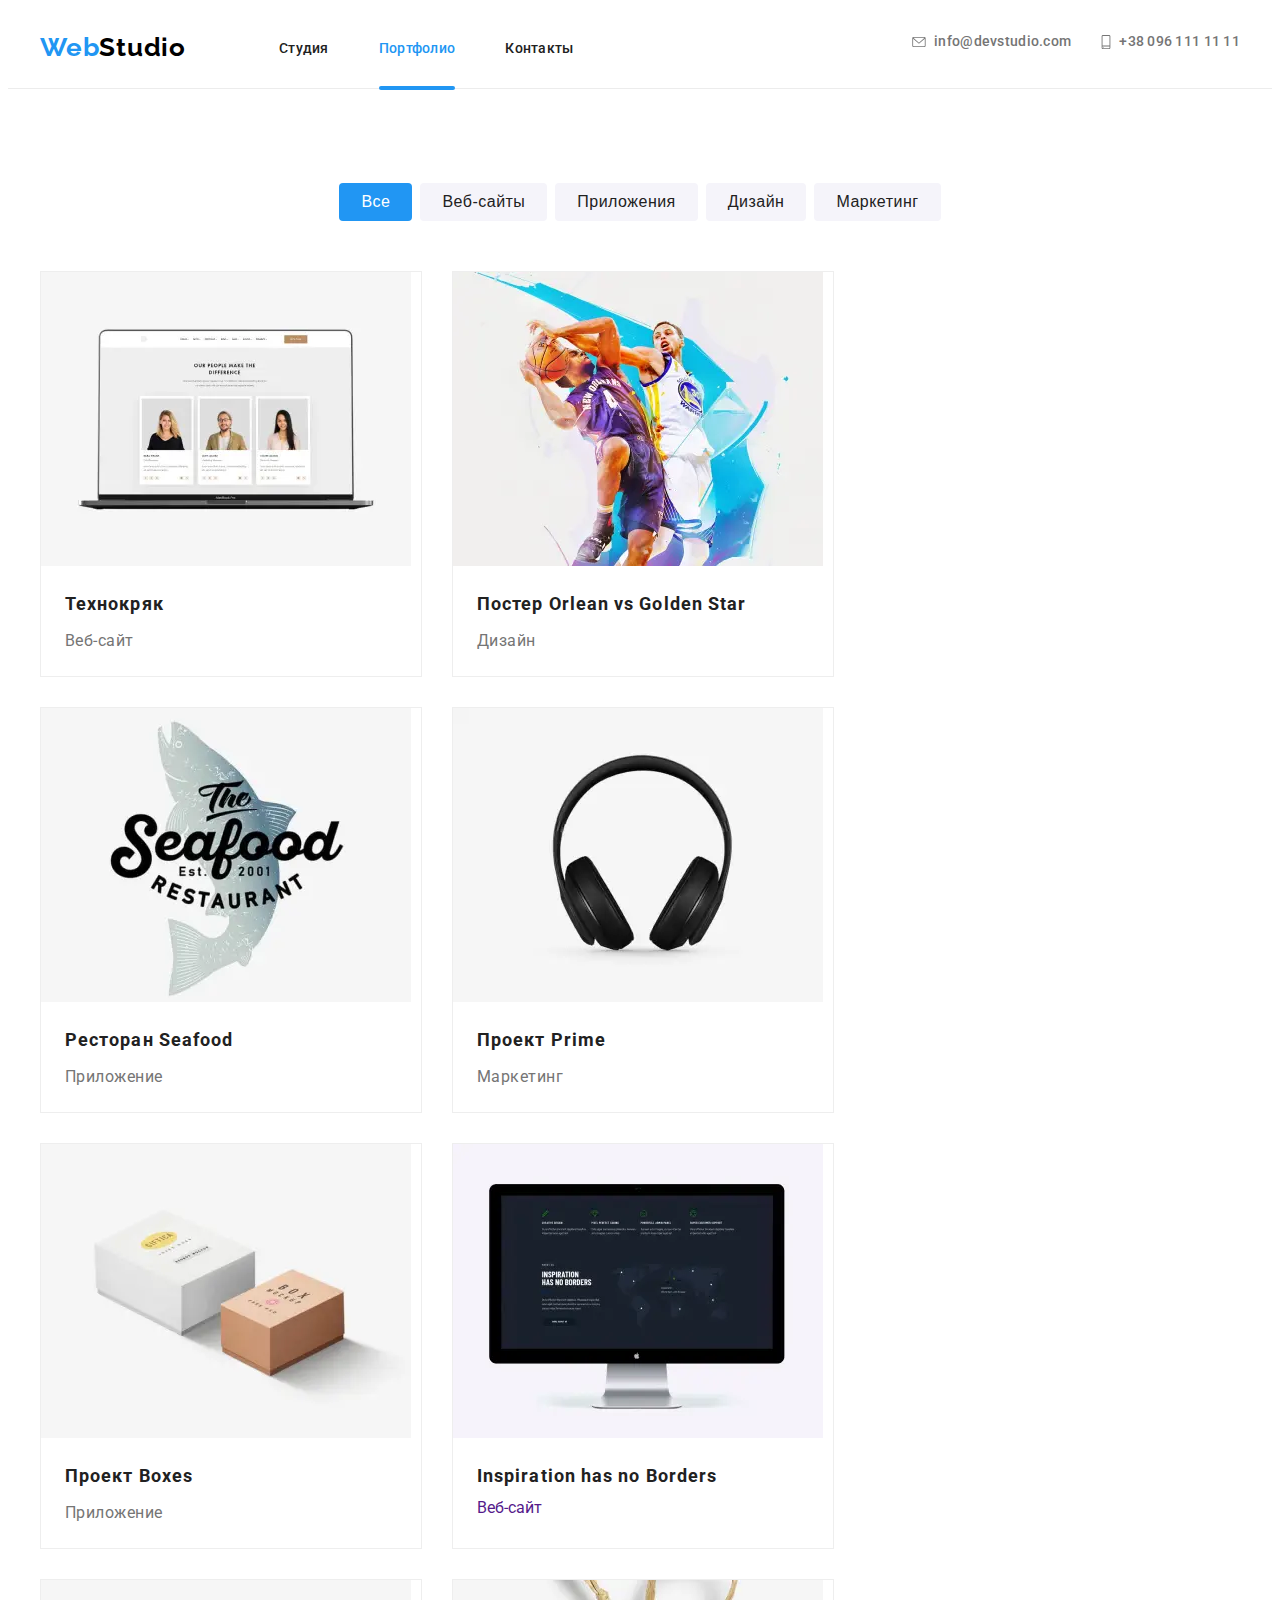
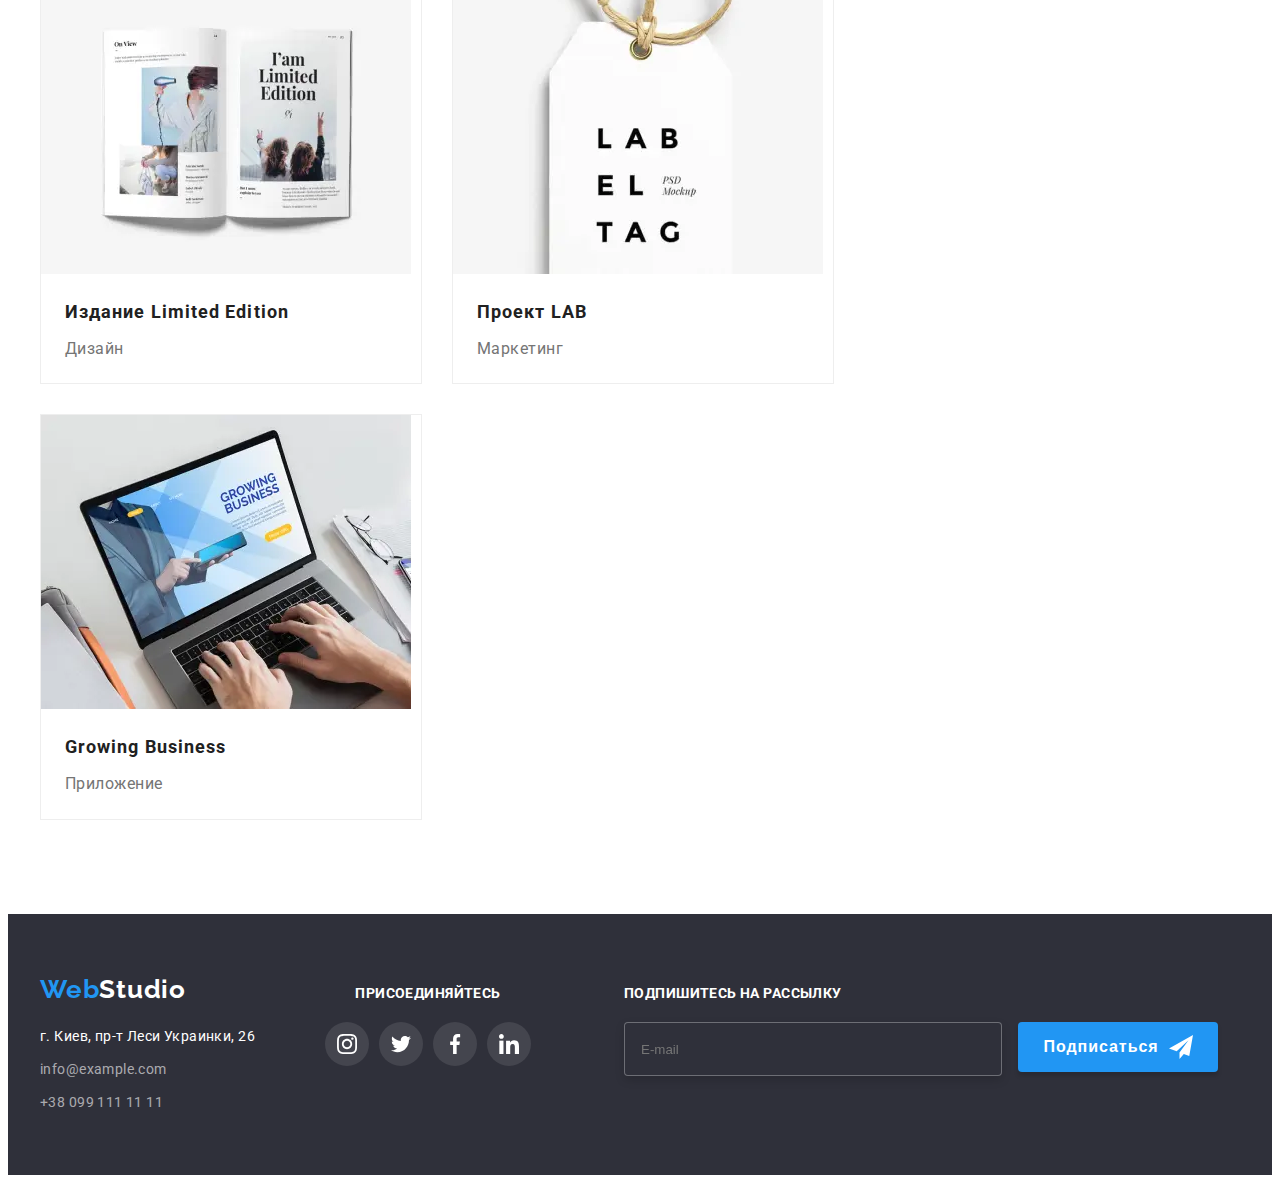
==== commit 72800617: "заменен headeк на portfolio-page" ====
--- a/portfolio.html
+++ b/portfolio.html
@@ -22,15 +22,15 @@
 
   <body>
     <!--Шапка сайта (логотип, nav, контакти)-->
-    <!-- <header class="header">
+    <header class="header">
       <div class="container header__container">
         <nav class="nav">
-          <a href="./" class="logo header__logo link"><span>Web</span>Studio</a> -->
-
-    <!--Навигация на другие страницы-->
-    <!-- <ul class="nav__menu list">
+          <a href="./" class="logo header__logo link"><span>Web</span>Studio</a>
+
+          <!--Навигация на другие страницы-->
+          <ul class="nav__menu list">
             <li class="nav__item">
-              <a class="nav__link link" href="./index.html">Студия</a>
+              <a class="nav__link link" href="/index.html">Студия</a>
             </li>
             <li class="nav__item">
               <a class="nav__link nav__link--current link" href="./portfolio.html">Портфолио</a>
@@ -39,10 +39,16 @@
               <a class="nav__link link" href="">Контакты</a>
             </li>
           </ul>
-        </nav> -->
-
-    <!--Контакты-->
-    <!-- <ul class="header__contact list">
+        </nav>
+        <!-- кнопка бургер-меню -->
+        <button class="burger-btn" data-menu-open>
+          <svg class="burger-btn__icon">
+            <use href="./imeges/sprite.svg#burger-icon"></use>
+          </svg>
+        </button>
+
+        <!--Контакты-->
+        <ul class="header__contact list">
           <li class="header__contact-item">
             <a class="header__contact-mail link" href="mailto:info@devstudio.com">
               <svg class="header__contact-mail-icon">
@@ -61,8 +67,55 @@
           </li>
         </ul>
       </div>
-    </header> -->
-
+
+      <!-- mobile-menu -->
+      <div class="mobile-menu" data-menu>
+        <div class="container mobile-menu__container">
+          <button class="close-btn mobile-menu__close-btn" data-menu-close>
+            <svg class="close-btn__icon">
+              <use href="./imeges/sprite.svg#icon-close-black"></use>
+            </svg>
+          </button>
+          <ul class="nav-list list">
+            <li class="nav-list__item">
+              <a href="./index.html" class="nav-list__link link">Студия</a>
+            </li>
+            <li class="nav-list__item">
+              <a href="./portfolio.html" class="nav-list__link link">Портфолио</a>
+            </li>
+            <li class="nav-list__item">
+              <a href="" class="nav-list__link link">Контакты</a>
+            </li>
+          </ul>
+          <ul class="mobile-menu__contact list">
+            <li class="mobile-menu__contact-item">
+              <a class="mobile-menu__contact-tel link" href="tel:+380961111111"
+                >+38 096 111 11 11</a
+              >
+            </li>
+            <li class="mobile-menu__contact-item">
+              <a class="mobile-menu__contact-mail link" href="mailto:info@devstudio.com"
+                >info@devstudio.com</a
+              >
+            </li>
+          </ul>
+          <ul class="mobile-menu__social-list list">
+            <li class="mobile-menu__social-item">
+              <a href="" class="mobile-menu__social-link link">Instagram</a>
+            </li>
+            <li class="mobile-menu__social-item">
+              <a href="" class="mobile-menu__social-link link">Twitter</a>
+            </li>
+            <li class="mobile-menu__social-item">
+              <a href="" class="mobile-menu__social-link link">Facebook</a>
+            </li>
+            <li class="mobile-menu__social-item">
+              <a href="" class="mobile-menu__social-link link">LinkedIn</a>
+            </li>
+          </ul>
+        </div>
+      </div>
+    </header>
     <!--Уникальный контент страницы-->
     <main>
       <section class="portfolio">
@@ -763,5 +816,7 @@
         </div>
       </div>
     </footer>
+
+    <script src="./js/menu.js"></script>
   </body>
 </html>
--- a/css/main.min.css
+++ b/css/main.min.css
@@ -1,2 +1,2 @@
-:root{--primery-text-color: #757575;--title-text-color: #212121;--background-button-secondary: #f5f4fa;--accent-color: #2196f3;--white-color: #ffffff;--background-footer-hero: #2f303a;--icon-color: #afb1b8}.visually-hidden{position:absolute !important;clip:rect(1px 1px 1px 1px);clip:rect(1px, 1px, 1px, 1px);padding:0 !important;border:0 !important;height:1px !important;width:1px !important;overflow:hidden}.list{list-style:none}.link{text-decoration:none}h1,h2,h3,h4,h5,h6,p{margin-top:0;margin-bottom:0}ul,ol{margin-top:0;margin-bottom:0;padding-left:0}img{display:block;max-width:100%;height:auto}body{font-family:'Roboto', sans-serif;background-color:var(--white-color)}.container{padding-left:15px;padding-right:15px}@media screen and (min-width: 480px){.container{width:480px;margin:0 auto}}@media screen and (min-width: 768px){.container{width:768px}}@media screen and (min-width: 1200px){.container{width:1200px}}.logo{font-family:'Raleway', sans-serif;font-size:26px;font-weight:700;line-height:1.19;letter-spacing:0.03em;color:#000000}.logo span{color:var(--accent-color)}.header__logo{margin-right:93px}.footer__logo{color:#ffffff}.header{padding-top:24px;padding-bottom:25px;border-bottom:1px solid #ececec}.header__container{display:flex;align-items:center;justify-content:space-between}.nav{display:flex;align-items:center}.nav__menu{display:flex;align-items:center}.nav__item{position:relative}.nav__item:not(:last-child){margin-right:50px}.nav__link{padding-top:32px;padding-bottom:22px;font-style:normal;font-size:14px;font-weight:500;line-height:1.14;letter-spacing:0.02em;color:var(--title-text-color);transition:color 250ms cubic-bezier(0.4, 0, 0.2, 1)}.nav__link:hover,.nav__link:focus{color:var(--accent-color)}.nav__link--current{color:var(--accent-color)}.nav__link--current::after{position:absolute;bottom:-33px;display:block;content:'';width:100%;height:4px;background-color:var(--accent-color);border-radius:2px}.header__contact{display:flex;align-items:center}.header__contact-item:not(:last-child){margin-right:50px}.header__contact-mail-icon{width:16px;height:12px;margin-right:10px;fill:currentColor}.header__contact-tel-icon{width:10px;height:16px;margin-right:10px;fill:currentColor}.header__contact-mail,.header__contact-tel{display:flex;align-items:center;font-size:14px;font-weight:500;line-height:1.14;letter-spacing:0.02em;color:var(--primery-text-color);transition:color 250ms cubic-bezier(0.4, 0, 0.2, 1)}.header__contact-mail:hover,.header__contact-mail:focus,.header__contact-tel:hover,.header__contact-tel:focus{color:var(--accent-color)}.button{font-size:16px;font-weight:700;line-height:1.87;box-shadow:0px 4px 4px rgba(0,0,0,0.15);border-radius:4px;border:none;color:var(--white-color);background-color:var(--accent-color);font-style:normal;text-align:center;letter-spacing:0.06em}.main__button{padding:10px 32px;align-items:center;transition:background-color 250ms cubic-bezier(0.4, 0, 0.2, 1)}.main__button:hover,.main__button:focus{background-color:#188ce8}.footer__form-button{display:flex;justify-content:center;align-items:center;width:200px;height:50px;margin-left:auto;margin-right:auto}.footer__icon-send{width:24px;height:24px;margin-left:10px}.portfolio__filter-btn{font-size:16px;font-weight:500;line-height:1.62;padding:6px 22px;border:none;border-radius:4px;color:var(--title-text-color);background-color:var(--background-button-secondary);letter-spacing:0.03em;transition:color 250ms cubic-bezier(0.4, 0, 0.2, 1),background-color 250ms cubic-bezier(0.4, 0, 0.2, 1),box-shadow 250ms cubic-bezier(0.4, 0, 0.2, 1)}.portfolio__filter-btn:hover,.portfolio__filter-btn:focus{color:#ffffff;background-color:var(--accent-color);box-shadow:0px 3px 1px rgba(0,0,0,0.1),0px 1px 2px rgba(0,0,0,0.08),0px 2px 2px rgba(0,0,0,0.12)}.portfolio__filter-btn.current{color:var(--white-color);background-color:var(--accent-color)}.social-list{display:flex;justify-content:space-between;width:206px;margin-left:auto;margin-right:auto}.social-list__link{display:flex;align-items:center;justify-content:center;width:44px;height:44px;border-radius:50%;background-color:#ffffff;transition:fill 250ms cubic-bezier(0.4, 0, 0.2, 1),background-color 250ms cubic-bezier(0.4, 0, 0.2, 1)}.social-list__link:hover,.social-list__link:focus{fill:var(--white-color);background-color:var(--accent-color)}.social-list__icon{width:20px;height:20px}.social-list_light{fill:var(--icon-color);background-color:#ffffff}.social-list_dark{fill:var(--white-color);background-color:rgba(255,255,255,0.1)}.social-footer{width:206px}@media screen and (max-width: 767px){.social-footer{margin-left:auto;margin-right:auto}}.social-footer__title{margin-bottom:20px;font-style:normal;font-size:14px;font-weight:700;line-height:1.14;letter-spacing:0.03em;text-transform:uppercase;text-align:center;color:#ffffff}.hero{width:480px;height:400px;padding-top:118px;padding-bottom:118px;margin-left:auto;margin-right:auto;background-image:linear-gradient(rgba(47,48,58,0.4), rgba(47,48,58,0.4)),url("/imeges/hero/Header-mobile.jpg");background-color:var(--background-footer-hero);background-repeat:no-repeat;background-position:center;background-size:480px 400px;text-align:center}@media screen and (min-device-pixel-ratio: 2) and (min-width: 280px), (min-resolution: 192dpi) and (min-width: 280px), (min-resolution: 2dppx) and (min-width: 280px){.hero{background-image:linear-gradient(rgba(47,48,58,0.4), rgba(47,48,58,0.4)),url("/imeges/hero/Header-mobile@2x.jpg")}}.hero__title{max-width:360px;margin-left:auto;margin-right:auto;font-style:normal;font-size:26px;font-weight:900;line-height:1.62;text-align:center;letter-spacing:0.06em;text-transform:uppercase;color:var(--white-color);margin-bottom:30px}@media screen and (min-width: 768px){.hero{width:768px;height:400px;background-image:linear-gradient(rgba(47,48,58,0.4), rgba(47,48,58,0.4)),url("/imeges/hero/Header-tablet.jpg");background-size:768px 400px}}@media screen and (min-device-pixel-ratio: 2) and (min-width: 768px), (min-resolution: 192dpi) and (min-width: 768px), (min-resolution: 2dppx) and (min-width: 768px){.hero{background-image:linear-gradient(rgba(47,48,58,0.4), rgba(47,48,58,0.4)),url("/imeges/hero/Header-tablet@2x.jpg")}}@media screen and (min-width: 1200px){.hero{width:1600px;height:600px;padding-top:200px;padding-bottom:200px;background-image:linear-gradient(rgba(47,48,58,0.4), rgba(47,48,58,0.4)),url("/imeges/hero/Header-desktop.jpg");background-size:1600px 600px}.hero__title{max-width:696px;font-size:44px;font-weight:900;line-height:1.36}}@media screen and (min-device-pixel-ratio: 2) and (min-width: 1200px), (min-resolution: 192dpi) and (min-width: 1200px), (min-resolution: 2dppx) and (min-width: 1200px){.hero{background-image:linear-gradient(rgba(47,48,58,0.4), rgba(47,48,58,0.4)),url("/imeges/hero/Header-desktop@2x.jpg")}}.dignity{padding-top:60px;padding-bottom:60px}.dignity__icon-conteiner{width:450px;height:120px;display:flex;align-items:center;margin-bottom:30px;background:var(--background-button-secondary);border-radius:4px}.dignity__icon{width:70px;height:70px;margin:0 auto}.dignity__title{margin-bottom:10px;color:var(--title-text-color);font-size:14px;font-weight:700;line-height:1.14;font-style:normal;letter-spacing:0.03em;text-transform:uppercase;text-align:center}.dignity__text{font-style:normal;color:var(--primery-text-color);font-size:14px;font-weight:400;line-height:1.71;letter-spacing:0.03em}@media screen and (max-width: 767px){.dignity__item:not(:last-child){margin-bottom:30px}}@media screen and (min-width: 768px){.dignity__list{display:flex;align-items:center;flex-wrap:wrap;margin-left:-30px;margin-top:-30px}.dignity__item{width:354px;height:251px;margin-left:30px;margin-top:30px;flex-basis:calc((100% - 60px) / 2)}.dignity__icon-conteiner{width:354px;height:120px;display:flex;align-items:center;margin-bottom:30px;background:var(--background-button-secondary);border-radius:4px}.dignity__title{text-align:left}}@media screen and (min-width: 1200px){.dignity{padding-top:94px;padding-bottom:47px}.dignity__list{display:flex;align-items:center;flex-wrap:wrap;margin-left:-30px;margin-top:-30px}.dignity__item{width:270px;height:251px;margin-left:30px;margin-top:30px;flex-basis:calc((100% - 120px) / 4)}.dignity__icon-conteiner{width:270px;height:120px}}@media screen and (max-width: 1199px){.profile{display:none}}@media screen and (min-width: 1200px){.profile{padding-top:47px;padding-bottom:94px}.profile__titel{margin-bottom:50px;color:var(--title-text-color);font-size:36px;font-weight:700;line-height:1.17;text-align:center;letter-spacing:0.03em}.profile__list{display:flex;align-items:center;justify-content:space-between}.profile__item{position:relative}.profile__label{position:absolute;left:0;bottom:0;font-style:normal;font-size:14px;font-weight:700;line-height:1.14;text-align:center;letter-spacing:0.03em;text-transform:uppercase;color:#ffffff;background-color:rgba(47,48,58,0.8);width:370px;height:70px;padding-top:27px}}.team{background-color:#f5f4fa;padding-top:60px;padding-bottom:60px}.team__title{margin-bottom:30px;font-size:28px;font-weight:700;line-height:1.18;text-align:center;letter-spacing:0.03em;color:var(--title-text-color)}@media screen and (max-width: 767px){.team__item:not(:last-child){margin-bottom:30px}}.team__card{background:var(--white-color);box-shadow:0px 1px 3px rgba(0,0,0,0.12),0px 1px 1px rgba(0,0,0,0.14),0px 2px 1px rgba(0,0,0,0.2);border-radius:0px 0px 4px 4px}.team__img{margin-bottom:30px}.team__badge{padding-bottom:24px}.team__name{margin-bottom:10px;font-size:16px;font-weight:500;line-height:1.19;text-align:center;letter-spacing:0.03em;color:var(--title-text-color)}.team__profession{margin-bottom:16px;color:var(--primery-text-color);font-size:16px;font-weight:400;line-height:1.19;text-align:center;letter-spacing:0.03em}@media screen and (min-width: 768px){.team__list{display:flex;flex-wrap:wrap;margin-left:-30px;margin-top:-30px;align-items:center}.team__item{margin-left:30px;margin-top:30px;flex-basis:calc((100% - 60px) / 2)}}@media screen and (min-width: 1200px){.team__title{margin-bottom:50px;font-size:36px;font-weight:700;line-height:1.17}.team__list{display:flex;flex-wrap:wrap;margin-left:-30px;margin-top:-30px;align-items:center}.team__item{margin-left:30px;margin-top:30px;flex-basis:calc((100% - 120px) / 4)}.team__badge{padding-bottom:30px}}.clients{padding-top:60px;padding-bottom:60px}.clients__title{margin-bottom:30px;font-size:28px;font-weight:700;line-height:1.18;text-align:center;letter-spacing:0.03em;color:var(--title-text-color)}.clients__list{display:flex;flex-wrap:wrap;margin-left:-30px;margin-top:-30px;align-items:center}.clients__item{margin-left:30px;margin-top:30px;flex-basis:calc((100% - 60px) / 2)}.clients__link{fill:var(--icon-color);display:flex;align-items:center;justify-content:center;width:210px;height:92px;border:1px solid #afb1b8;border-radius:4px;transition:border 250ms cubic-bezier(0.4, 0, 0.2, 1),border-radius 250ms cubic-bezier(0.4, 0, 0.2, 1),fill 250ms cubic-bezier(0.4, 0, 0.2, 1)}.clients__link:hover,.clients__link:focus{border:1px solid #2196f3;border-radius:4px;fill:var(--accent-color)}@media screen and (min-width: 768px){.clients__item{flex-basis:calc((100% - 90px) / 3)}.clients__link{width:226px}}@media screen and (min-width: 1200px){.clients{padding-top:94px;padding-bottom:94px}.clients__title{margin-bottom:50px;font-size:36px;font-weight:700;line-height:1.17}.clients__list{display:flex;flex-wrap:nowrap;justify-content:space-between}.clients__link{width:170px}}.footer{padding-top:60px;padding-bottom:60px;background-color:var(--background-footer-hero)}.contact-info__address{margin-top:20px}@media screen and (max-width: 767px){.contact-info__address{margin-bottom:60px}}.contact-info__item:not(:last-child){margin-bottom:8px}.contact-info__address-link{font-style:normal;font-size:14px;font-weight:400;line-height:1.71;letter-spacing:0.03em;color:#ffffff;transition:color 250ms cubic-bezier(0.4, 0, 0.2, 1)}.contact-info__address-link:hover,.contact-info__address-link:focus{color:rgba(255,255,255,0.6)}.contact-info__link{display:inline-block;font-style:normal;color:rgba(255,255,255,0.6);font-size:14px;font-weight:400;line-height:1.71;letter-spacing:0.03em;transition:color 250ms cubic-bezier(0.4, 0, 0.2, 1)}.contact-info__link:hover,.contact-info__link:focus{color:#ffffff}@media screen and (max-width: 1199px){.contact-info{text-align:center}.footer__newsletter{margin-top:60px}}.footer__newsletter-text{margin-bottom:20px;font-size:14px;font-weight:700;line-height:1.14;text-align:center;letter-spacing:0.03em;text-transform:uppercase;color:var(--white-color)}.footer__form-input{width:450px;height:50px;background-color:var(--background-footer-hero);border:1px solid rgba(255,255,255,0.3);filter:drop-shadow(0px 4px 4px rgba(0,0,0,0.15));border-radius:4px;color:var(--white-color);outline:none;margin-bottom:20px;padding-left:16px}@media screen and (min-width: 768px) and (max-width: 1199px){.footer__contact{display:flex;justify-content:space-around;align-items:baseline}.footer__form-field{padding-left:166px}}@media screen and (min-width: 1200px){.footer__contact{display:flex;align-items:baseline}.footer__contact-data{display:flex;align-items:baseline}.contact-info__address{margin-top:20px;margin-right:70px}.contact-info__item:not(:last-child){margin-bottom:9px}.footer__newsletter{margin-left:93px}.footer__newsletter-text{text-align:start}.footer__form{display:flex;justify-content:center;align-items:flex-start}.footer__form-field{margin-right:16px}.footer__form-input{width:358px;margin-bottom:0}}.portfolio{padding-top:60px;padding-bottom:60px}.portfolio__filter{margin-bottom:40px;display:flex;flex-wrap:wrap;align-items:center}.portfolio__filter-item:not(:last-child){margin-right:8px}@media screen and (max-width: 767px){.portfolio__filter-item{margin-bottom:15px}}.project__item{background:#ffffff;border:1px solid #eeeeee;transition:border 250ms cubic-bezier(0.4, 0, 0.2, 1),box-shadow 250ms cubic-bezier(0.4, 0, 0.2, 1)}.project__item:hover,.project__item:focus{border:1px solid #eeeeee;box-shadow:0px 1px 1px rgba(0,0,0,0.12),0px 4px 4px rgba(0,0,0,0.06),1px 4px 6px rgba(0,0,0,0.16)}@media screen and (max-width: 767px){.project__item:not(:last-child){margin-bottom:30px}}.project__card{padding:20px 24px;background:#ffffff}.project__title{margin-bottom:4px;font-size:18px;font-weight:700;line-height:2;letter-spacing:0.06em;color:var(--title-text-color)}.project__text{font-size:16px;font-weight:400;line-height:1.87;letter-spacing:0.03em;color:var(--primery-text-color)}.project__link{display:block}.project__div-overlay{position:relative;overflow:hidden}.project__overlay{position:absolute;top:0;left:0;font-style:normal;font-size:18px;font-weight:400;line-height:1.56;letter-spacing:0.03em;color:var(--white-color);background-color:rgba(33,150,243,0.9);width:100%;height:100%;overflow:auto;padding:77px 24px;transform:translateY(100%);transition:transform 500ms linear}.project__link:hover .project__overlay,.project__link:focus .project__overlay{transform:translateY(0%)}@media screen and (min-width: 768px){.portfolio__filter{margin-bottom:30px;justify-content:center;flex-wrap:nowrap}.project__list{display:flex;flex-wrap:wrap;margin-left:-30px;margin-top:-30px}.project__item{margin-left:30px;margin-top:30px;flex-basis:calc((100% - 60px) / 2)}.project__overlay{padding:49px 24px}}@media screen and (min-width: 1200px){.portfolio{padding-top:94px;padding-bottom:94px}.portfolio__filter{margin-bottom:50px}.project__item{flex-basis:calc((100% - 90px) / 3)}.project__overlay{padding:63px 24px}}.backdrop{position:fixed;top:0;left:0;width:100vw;height:100vh;background-color:rgba(0,0,0,0.2);transition:opacity 500ms linear, visibility 500ms linear}.is-hidden{opacity:0;visibility:hidden;pointer-events:none}.modal{position:absolute;left:50%;top:50%;width:528px;height:580px;background-color:#ffffff;box-shadow:0px 1px 3px rgba(0,0,0,0.12),0px 1px 1px rgba(0,0,0,0.14),0px 2px 1px rgba(0,0,0,0.2);border-radius:4px;transform:translate(-50%, -50%);padding:40px}.modal__close-btn{display:flex;justify-content:center;align-items:center;position:absolute;top:8px;right:8px;width:30px;height:30px;border-radius:50%;border:1px solid rgba(0,0,0,0.1);background-color:transparent;cursor:pointer;padding:0}.modal__close-btn:focus{fill:var(--accent-color);outline:none;border-color:var(--accent-color)}.modal__close-btn-icon{width:18px;height:18px;fill:#000000;transition:fill 250ms cubic-bezier(0.4, 0, 0.2, 1)}.modal__close-btn-icon:hover{fill:var(--accent-color);outline:none;border-color:var(--accent-color)}.modal-form{display:flex;flex-direction:column}.modal-form__head{font-size:20px;font-weight:700;line-height:1.15;font-style:normal;text-align:center;letter-spacing:0.03em;color:var(--title-text-color);margin-bottom:12px}.modal-form__field{font-size:12px;font-weight:400;line-height:1.17;margin-bottom:10px;font-style:normal;letter-spacing:0.01em;color:var(--primery-text-color)}.modal-form__input-wrapper{position:relative;display:block;margin-top:4px}.modal-form__input{width:100%;height:40px;border:1px solid rgba(33,33,33,0.2);border-radius:4px;padding-left:42px;transition:border-color 250ms cubic-bezier(0.4, 0, 0.2, 1)}.modal-form__input:hover,.modal-form__input:focus{outline:none;border-color:var(--accent-color)}.modal-form__icon{display:block;position:absolute;top:50%;left:12px;transform:translateY(-50%);width:18px;height:18px;fill:var(--title-text-color);transition:fill 250ms cubic-bezier(0.4, 0, 0.2, 1)}.modal-form__input:focus+.modal-form__icon,.modal-form__input:hover+.modal-form__icon{fill:var(--accent-color)}.modal-form__message{width:100%;height:120px;margin-top:4px;padding:12px 16px;border:1px solid rgba(33,33,33,0.2);border-radius:4px;resize:none;transition:border-color 250ms cubic-bezier(0.4, 0, 0.2, 1)}.modal-form__message:hover,.modal-form__message:focus{border-color:var(--accent-color);outline:none}.modal-form__message::placeholder{font-size:14px;font-weight:400;line-height:1.14;font-style:normal;letter-spacing:0.01em;color:rgba(117,117,117,0.5)}.modal-form__checkbox-label{font-size:14px;font-weight:400;line-height:1.71;display:flex;justify-content:center;align-items:center;font-style:normal;letter-spacing:0.03em;color:var(--primery-text-color)}.modal-form__checkbox-label::before{display:block;content:'';width:16px;height:15px;border:1px solid #212121;border-radius:2px;cursor:pointer;margin-right:7px}.modal-form__checkbox:checked+.modal-form__checkbox-label::before{background-image:url(../imeges/icon-check.svg);width:16px;height:15px;border:1px solid #2196f3;border-radius:2px;background-position:center}.modal-form__checkbox:focus+.modal-form__checkbox-label::before{border-color:var(--accent-color);border-radius:2px}.modal-form__label-link{color:var(--accent-color)}.modal-form__label-link:focus{outline:1px solid #2196f3}.modal-form__button{width:200px;height:50px;margin:0 auto;margin-top:30px;background-color:#188ce8;box-shadow:0px 4px 4px rgba(0,0,0,0.15);border-radius:4px;font-size:16px;font-weight:700;line-height:1.87;font-style:normal;text-align:center;letter-spacing:0.06em;color:var(--white-color);cursor:pointer;transition:outline 250ms cubic-bezier(0.4, 0, 0.2, 1)}.modal-form__button:focus{outline:1px solid #2196f3}
+:root{--primery-text-color: #757575;--title-text-color: #212121;--background-button-secondary: #f5f4fa;--accent-color: #2196f3;--white-color: #ffffff;--background-footer-hero: #2f303a;--icon-color: #afb1b8}.visually-hidden{position:absolute !important;clip:rect(1px 1px 1px 1px);clip:rect(1px, 1px, 1px, 1px);padding:0 !important;border:0 !important;height:1px !important;width:1px !important;overflow:hidden}.list{list-style:none}.link{text-decoration:none}h1,h2,h3,h4,h5,h6,p{margin-top:0;margin-bottom:0}ul,ol{margin-top:0;margin-bottom:0;padding-left:0}img{display:block;max-width:100%;height:auto}body{font-family:'Roboto', sans-serif;background-color:var(--white-color)}.container{padding-left:15px;padding-right:15px}@media screen and (min-width: 480px){.container{width:480px;margin:0 auto}}@media screen and (min-width: 768px){.container{width:768px}}@media screen and (min-width: 1200px){.container{width:1200px}}.logo{font-family:'Raleway', sans-serif;font-size:24px;font-weight:700;line-height:1.17;letter-spacing:0.03em;text-align:center;color:#000000}.logo span{color:var(--accent-color)}.footer__logo{color:#ffffff}@media screen and (min-width: 768px){.header__logo{margin-right:88px}}@media screen and (min-width: 1200px){.logo{font-family:'Raleway', sans-serif;font-size:26px;font-weight:700;line-height:1.19;letter-spacing:0.03em}.header__logo{margin-right:93px}}.nav__menu{display:none}.header__contact{display:none}.header{padding-top:16px;padding-bottom:16px;border-bottom:1px solid #ececec}.header__container{display:flex;justify-content:space-between;align-items:center}.burger-btn{background-color:transparent;border:none;padding:0;line-height:0}.burger-btn__icon{width:40px;height:40px;fill:#000000}.mobile-menu{position:fixed;z-index:100;left:0;top:0;width:100vw;height:100vh;background-color:#ffffff;opacity:0;visibility:hidden;pointer-events:none;transition:opacity 500ms linear, visibility 500ms linear}.mobile-menu.is-open{opacity:1;visibility:visible;pointer-events:auto}.close-btn{background-color:transparent;border:none;padding:0;line-height:0}.close-btn__icon{width:40px;height:40px}.mobile-menu__container{position:relative;padding-top:48px;padding-left:40px}.mobile-menu__close-btn{position:absolute;top:12px;right:15px}.nav-list{margin-bottom:302px}.nav-list__item:not(:last-child){margin-bottom:32px}.nav-list__link{font-size:40px;font-weight:500;line-height:1.18;letter-spacing:0.02em;color:#212121}.nav-list__link:hover,.nav-list__link:focus{color:var(--accent-color)}.mobile-menu__contact{margin-bottom:64px}.mobile-menu__contact-item:not(:last-child){margin-bottom:32px}.mobile-menu__contact-tel{font-size:34px;font-weight:500;line-height:1.18;letter-spacing:0.02em;color:var(--primery-text-color)}.mobile-menu__contact-tel:hover,.mobile-menu__contact-tel:focus{color:var(--accent-color)}.mobile-menu__contact-mail{font-size:24px;font-weight:500;line-height:1.17;letter-spacing:0.02em;color:var(--primery-text-color)}.mobile-menu__contact-mail:hover,.mobile-menu__contact-mail:focus{color:var(--accent-color)}.mobile-menu__social-list{display:flex}.mobile-menu__social-item{position:relative}.mobile-menu__social-link{color:#2196f3;font-size:18px;font-weight:500;line-height:1.22;letter-spacing:0.02em;margin-right:20px}.mobile-menu__social-link::after{position:absolute;bottom:10px;content:'';width:22px;border:1px solid rgba(33,33,33,0.2);transform:rotate(90deg)}@media screen and (min-width: 768px){.burger-btn{display:none}.mobile-menu{display:none}.header{padding-top:22px;padding-bottom:22px}.header__container{display:flex;align-items:center}.nav{display:flex;align-items:center}.nav__menu{display:flex;align-items:center;margin-right:84px}.nav__item{position:relative}.nav__item:not(:last-child){margin-right:50px}.nav__link{padding-top:32px;padding-bottom:22px;font-style:normal;font-size:14px;font-weight:500;line-height:1.14;letter-spacing:0.02em;color:var(--title-text-color);transition:color 250ms cubic-bezier(0.4, 0, 0.2, 1)}.nav__link:hover,.nav__link:focus{color:var(--accent-color)}.nav__link--current{color:var(--accent-color)}.nav__link--current::after{position:absolute;bottom:-33px;display:block;content:'';width:100%;height:4px;background-color:var(--accent-color);border-radius:2px}.header__contact{display:block}.header__contact-item:not(:last-child){margin-bottom:10px}.header__contact-mail-icon{width:14px;height:10px;margin-right:8px;fill:currentColor}.header__contact-tel-icon{width:10px;height:14px;margin-right:8px;fill:currentColor}.header__contact-mail,.header__contact-tel{display:flex;align-items:center;font-size:12px;font-weight:500;line-height:1.17;letter-spacing:0.02em;color:var(--primery-text-color);transition:color 250ms cubic-bezier(0.4, 0, 0.2, 1)}.header__contact-mail:hover,.header__contact-mail:focus,.header__contact-tel:hover,.header__contact-tel:focus{color:var(--accent-color)}}@media screen and (min-width: 1200px){.header{padding-top:24px;padding-bottom:25px}.header__container{justify-content:space-between}.header__contact{display:flex}.header__contact-item:not(:last-child){margin-right:30px}.header__contact-mail,.header__contact-tel{font-size:14px;font-weight:500;line-height:1.14}}.button{font-size:16px;font-weight:700;line-height:1.87;box-shadow:0px 4px 4px rgba(0,0,0,0.15);border-radius:4px;border:none;color:var(--white-color);background-color:var(--accent-color);font-style:normal;text-align:center;letter-spacing:0.06em}.main__button{padding:10px 32px;align-items:center;transition:background-color 250ms cubic-bezier(0.4, 0, 0.2, 1)}.main__button:hover,.main__button:focus{background-color:#188ce8}.footer__form-button{display:flex;justify-content:center;align-items:center;width:200px;height:50px;margin-left:auto;margin-right:auto}.footer__icon-send{width:24px;height:24px;margin-left:10px}.portfolio__filter-btn{font-size:16px;font-weight:500;line-height:1.62;padding:6px 22px;border:none;border-radius:4px;color:var(--title-text-color);background-color:var(--background-button-secondary);letter-spacing:0.03em;transition:color 250ms cubic-bezier(0.4, 0, 0.2, 1),background-color 250ms cubic-bezier(0.4, 0, 0.2, 1),box-shadow 250ms cubic-bezier(0.4, 0, 0.2, 1)}.portfolio__filter-btn:hover,.portfolio__filter-btn:focus{color:#ffffff;background-color:var(--accent-color);box-shadow:0px 3px 1px rgba(0,0,0,0.1),0px 1px 2px rgba(0,0,0,0.08),0px 2px 2px rgba(0,0,0,0.12)}.portfolio__filter-btn.current{color:var(--white-color);background-color:var(--accent-color)}.social-list{display:flex;justify-content:space-between;width:206px;margin-left:auto;margin-right:auto}.social-list__link{display:flex;align-items:center;justify-content:center;width:44px;height:44px;border-radius:50%;background-color:#ffffff;transition:fill 250ms cubic-bezier(0.4, 0, 0.2, 1),background-color 250ms cubic-bezier(0.4, 0, 0.2, 1)}.social-list__link:hover,.social-list__link:focus{fill:var(--white-color);background-color:var(--accent-color)}.social-list__icon{width:20px;height:20px}.social-list_light{fill:var(--icon-color);background-color:#ffffff}.social-list_dark{fill:var(--white-color);background-color:rgba(255,255,255,0.1)}.social-footer{width:206px}@media screen and (max-width: 767px){.social-footer{margin-left:auto;margin-right:auto}}.social-footer__title{margin-bottom:20px;font-style:normal;font-size:14px;font-weight:700;line-height:1.14;letter-spacing:0.03em;text-transform:uppercase;text-align:center;color:#ffffff}.hero{padding-top:118px;padding-bottom:118px;margin-left:auto;margin-right:auto;background-image:linear-gradient(rgba(47,48,58,0.4), rgba(47,48,58,0.4)),url("/imeges/hero/Header-mobile.jpg");background-color:var(--background-footer-hero);background-repeat:no-repeat;background-position:center;background-size:cover;text-align:center}@media screen and (min-device-pixel-ratio: 2) and (min-width: 280px), (min-resolution: 192dpi) and (min-width: 280px), (min-resolution: 2dppx) and (min-width: 280px){.hero{background-image:linear-gradient(rgba(47,48,58,0.4), rgba(47,48,58,0.4)),url("/imeges/hero/Header-mobile@2x.jpg")}}.hero__title{max-width:360px;margin-left:auto;margin-right:auto;font-style:normal;font-size:26px;font-weight:900;line-height:1.62;text-align:center;letter-spacing:0.06em;text-transform:uppercase;color:var(--white-color);margin-bottom:30px}@media screen and (min-width: 768px){.hero{background-image:linear-gradient(rgba(47,48,58,0.4), rgba(47,48,58,0.4)),url("/imeges/hero/Header-tablet.jpg");background-size:cover}}@media screen and (min-device-pixel-ratio: 2) and (min-width: 768px), (min-resolution: 192dpi) and (min-width: 768px), (min-resolution: 2dppx) and (min-width: 768px){.hero{background-image:linear-gradient(rgba(47,48,58,0.4), rgba(47,48,58,0.4)),url("/imeges/hero/Header-tablet@2x.jpg")}}@media screen and (min-width: 1200px){.hero{padding-top:200px;padding-bottom:200px;background-image:linear-gradient(rgba(47,48,58,0.4), rgba(47,48,58,0.4)),url("/imeges/hero/Header-desktop.jpg");background-size:cover}.hero__title{max-width:696px;font-size:44px;font-weight:900;line-height:1.36}}@media screen and (min-device-pixel-ratio: 2) and (min-width: 1200px), (min-resolution: 192dpi) and (min-width: 1200px), (min-resolution: 2dppx) and (min-width: 1200px){.hero{background-image:linear-gradient(rgba(47,48,58,0.4), rgba(47,48,58,0.4)),url("/imeges/hero/Header-desktop@2x.jpg")}}.dignity{padding-top:60px;padding-bottom:60px}.dignity__icon-conteiner{width:450px;height:120px;display:flex;align-items:center;margin-bottom:30px;background:var(--background-button-secondary);border-radius:4px}.dignity__icon{width:70px;height:70px;margin:0 auto}.dignity__title{margin-bottom:10px;color:var(--title-text-color);font-size:14px;font-weight:700;line-height:1.14;font-style:normal;letter-spacing:0.03em;text-transform:uppercase;text-align:center}.dignity__text{font-style:normal;color:var(--primery-text-color);font-size:14px;font-weight:400;line-height:1.71;letter-spacing:0.03em}@media screen and (max-width: 767px){.dignity__item:not(:last-child){margin-bottom:30px}}@media screen and (min-width: 768px){.dignity__list{display:flex;align-items:center;flex-wrap:wrap;margin-left:-30px;margin-top:-30px}.dignity__item{width:354px;height:251px;margin-left:30px;margin-top:30px;flex-basis:calc((100% - 60px) / 2)}.dignity__icon-conteiner{width:354px;height:120px;display:flex;align-items:center;margin-bottom:30px;background:var(--background-button-secondary);border-radius:4px}.dignity__title{text-align:left}}@media screen and (min-width: 1200px){.dignity{padding-top:94px;padding-bottom:47px}.dignity__list{display:flex;align-items:center;flex-wrap:wrap;margin-left:-30px;margin-top:-30px}.dignity__item{width:270px;height:251px;margin-left:30px;margin-top:30px;flex-basis:calc((100% - 120px) / 4)}.dignity__icon-conteiner{width:270px;height:120px}}@media screen and (max-width: 1199px){.profile{display:none}}@media screen and (min-width: 1200px){.profile{padding-top:47px;padding-bottom:94px}.profile__titel{margin-bottom:50px;color:var(--title-text-color);font-size:36px;font-weight:700;line-height:1.17;text-align:center;letter-spacing:0.03em}.profile__list{display:flex;align-items:center;justify-content:space-between}.profile__item{position:relative}.profile__label{position:absolute;left:0;bottom:0;font-style:normal;font-size:14px;font-weight:700;line-height:1.14;text-align:center;letter-spacing:0.03em;text-transform:uppercase;color:#ffffff;background-color:rgba(47,48,58,0.8);width:370px;height:70px;padding-top:27px}}.team{background-color:#f5f4fa;padding-top:60px;padding-bottom:60px}.team__title{margin-bottom:30px;font-size:28px;font-weight:700;line-height:1.18;text-align:center;letter-spacing:0.03em;color:var(--title-text-color)}@media screen and (max-width: 767px){.team__item:not(:last-child){margin-bottom:30px}}.team__card{background:var(--white-color);box-shadow:0px 1px 3px rgba(0,0,0,0.12),0px 1px 1px rgba(0,0,0,0.14),0px 2px 1px rgba(0,0,0,0.2);border-radius:0px 0px 4px 4px}.team__img{margin-bottom:30px}.team__badge{padding-bottom:24px}.team__name{margin-bottom:10px;font-size:16px;font-weight:500;line-height:1.19;text-align:center;letter-spacing:0.03em;color:var(--title-text-color)}.team__profession{margin-bottom:16px;color:var(--primery-text-color);font-size:16px;font-weight:400;line-height:1.19;text-align:center;letter-spacing:0.03em}@media screen and (min-width: 768px){.team__list{display:flex;flex-wrap:wrap;margin-left:-30px;margin-top:-30px;align-items:center}.team__item{margin-left:30px;margin-top:30px;flex-basis:calc((100% - 60px) / 2)}}@media screen and (min-width: 1200px){.team__title{margin-bottom:50px;font-size:36px;font-weight:700;line-height:1.17}.team__list{display:flex;flex-wrap:wrap;margin-left:-30px;margin-top:-30px;align-items:center}.team__item{margin-left:30px;margin-top:30px;flex-basis:calc((100% - 120px) / 4)}.team__badge{padding-bottom:30px}}.clients{padding-top:60px;padding-bottom:60px}.clients__title{margin-bottom:30px;font-size:28px;font-weight:700;line-height:1.18;text-align:center;letter-spacing:0.03em;color:var(--title-text-color)}.clients__list{display:flex;flex-wrap:wrap;margin-left:-30px;margin-top:-30px;align-items:center}.clients__item{margin-left:30px;margin-top:30px;flex-basis:calc((100% - 60px) / 2)}.clients__link{fill:var(--icon-color);display:flex;align-items:center;justify-content:center;width:210px;height:92px;border:1px solid #afb1b8;border-radius:4px;transition:border 250ms cubic-bezier(0.4, 0, 0.2, 1),border-radius 250ms cubic-bezier(0.4, 0, 0.2, 1),fill 250ms cubic-bezier(0.4, 0, 0.2, 1)}.clients__link:hover,.clients__link:focus{border:1px solid #2196f3;border-radius:4px;fill:var(--accent-color)}@media screen and (min-width: 768px){.clients__item{flex-basis:calc((100% - 90px) / 3)}.clients__link{width:226px}}@media screen and (min-width: 1200px){.clients{padding-top:94px;padding-bottom:94px}.clients__title{margin-bottom:50px;font-size:36px;font-weight:700;line-height:1.17}.clients__list{display:flex;flex-wrap:nowrap;justify-content:space-between}.clients__link{width:170px}}.footer{padding-top:60px;padding-bottom:60px;background-color:var(--background-footer-hero)}.contact-info__address{margin-top:20px}@media screen and (max-width: 767px){.contact-info__address{margin-bottom:60px}}.contact-info__item:not(:last-child){margin-bottom:8px}.contact-info__address-link{font-style:normal;font-size:14px;font-weight:400;line-height:1.71;letter-spacing:0.03em;color:#ffffff;transition:color 250ms cubic-bezier(0.4, 0, 0.2, 1)}.contact-info__address-link:hover,.contact-info__address-link:focus{color:rgba(255,255,255,0.6)}.contact-info__link{display:inline-block;font-style:normal;color:rgba(255,255,255,0.6);font-size:14px;font-weight:400;line-height:1.71;letter-spacing:0.03em;transition:color 250ms cubic-bezier(0.4, 0, 0.2, 1)}.contact-info__link:hover,.contact-info__link:focus{color:#ffffff}@media screen and (max-width: 1199px){.contact-info{text-align:center}.footer__newsletter{margin-top:60px}}.footer__newsletter-text{margin-bottom:20px;font-size:14px;font-weight:700;line-height:1.14;text-align:center;letter-spacing:0.03em;text-transform:uppercase;color:var(--white-color)}.footer__form-input{width:450px;height:50px;background-color:var(--background-footer-hero);border:1px solid rgba(255,255,255,0.3);filter:drop-shadow(0px 4px 4px rgba(0,0,0,0.15));border-radius:4px;color:var(--white-color);outline:none;margin-bottom:20px;padding-left:16px}@media screen and (min-width: 768px) and (max-width: 1199px){.footer__contact{display:flex;justify-content:space-around;align-items:baseline}.footer__form-field{padding-left:166px}}@media screen and (min-width: 1200px){.footer__contact{display:flex;align-items:baseline}.footer__contact-data{display:flex;align-items:baseline}.contact-info__address{margin-top:20px;margin-right:70px}.contact-info__item:not(:last-child){margin-bottom:9px}.footer__newsletter{margin-left:93px}.footer__newsletter-text{text-align:start}.footer__form{display:flex;justify-content:center;align-items:flex-start}.footer__form-field{margin-right:16px}.footer__form-input{width:358px;margin-bottom:0}}.portfolio{padding-top:60px;padding-bottom:60px}.portfolio__filter{margin-bottom:40px;display:flex;flex-wrap:wrap;align-items:center}.portfolio__filter-item:not(:last-child){margin-right:8px}@media screen and (max-width: 767px){.portfolio__filter-item{margin-bottom:15px}}.project__item{background:#ffffff;border:1px solid #eeeeee;transition:border 250ms cubic-bezier(0.4, 0, 0.2, 1),box-shadow 250ms cubic-bezier(0.4, 0, 0.2, 1)}.project__item:hover,.project__item:focus{border:1px solid #eeeeee;box-shadow:0px 1px 1px rgba(0,0,0,0.12),0px 4px 4px rgba(0,0,0,0.06),1px 4px 6px rgba(0,0,0,0.16)}@media screen and (max-width: 767px){.project__item:not(:last-child){margin-bottom:30px}}.project__card{padding:20px 24px;background:#ffffff}.project__title{margin-bottom:4px;font-size:18px;font-weight:700;line-height:2;letter-spacing:0.06em;color:var(--title-text-color)}.project__text{font-size:16px;font-weight:400;line-height:1.87;letter-spacing:0.03em;color:var(--primery-text-color)}.project__link{display:block}.project__div-overlay{position:relative;overflow:hidden}.project__overlay{position:absolute;top:0;left:0;font-style:normal;font-size:18px;font-weight:400;line-height:1.56;letter-spacing:0.03em;color:var(--white-color);background-color:rgba(33,150,243,0.9);width:100%;height:100%;overflow:auto;padding:77px 24px;transform:translateY(100%);transition:transform 500ms linear}.project__link:hover .project__overlay,.project__link:focus .project__overlay{transform:translateY(0%)}@media screen and (min-width: 768px){.portfolio__filter{margin-bottom:30px;justify-content:center;flex-wrap:nowrap}.project__list{display:flex;flex-wrap:wrap;margin-left:-30px;margin-top:-30px}.project__item{margin-left:30px;margin-top:30px;flex-basis:calc((100% - 60px) / 2)}.project__overlay{padding:49px 24px}}@media screen and (min-width: 1200px){.portfolio{padding-top:94px;padding-bottom:94px}.portfolio__filter{margin-bottom:50px}.project__item{flex-basis:calc((100% - 90px) / 3)}.project__overlay{padding:63px 24px}}.backdrop{position:fixed;top:0;left:0;width:100vw;height:100vh;background-color:rgba(0,0,0,0.2);transition:opacity 500ms linear, visibility 500ms linear}.is-hidden{opacity:0;visibility:hidden;pointer-events:none}.modal{position:absolute;left:50%;top:50%;width:528px;height:580px;background-color:#ffffff;box-shadow:0px 1px 3px rgba(0,0,0,0.12),0px 1px 1px rgba(0,0,0,0.14),0px 2px 1px rgba(0,0,0,0.2);border-radius:4px;transform:translate(-50%, -50%);padding:40px}.modal__close-btn{display:flex;justify-content:center;align-items:center;position:absolute;top:8px;right:8px;width:30px;height:30px;border-radius:50%;border:1px solid rgba(0,0,0,0.1);background-color:transparent;cursor:pointer;padding:0}.modal__close-btn:focus{fill:var(--accent-color);outline:none;border-color:var(--accent-color)}.modal__close-btn-icon{width:18px;height:18px;fill:#000000;transition:fill 250ms cubic-bezier(0.4, 0, 0.2, 1)}.modal__close-btn-icon:hover{fill:var(--accent-color);outline:none;border-color:var(--accent-color)}.modal-form{display:flex;flex-direction:column}.modal-form__head{font-size:20px;font-weight:700;line-height:1.15;font-style:normal;text-align:center;letter-spacing:0.03em;color:var(--title-text-color);margin-bottom:12px}.modal-form__field{font-size:12px;font-weight:400;line-height:1.17;margin-bottom:10px;font-style:normal;letter-spacing:0.01em;color:var(--primery-text-color)}.modal-form__input-wrapper{position:relative;display:block;margin-top:4px}.modal-form__input{width:100%;height:40px;border:1px solid rgba(33,33,33,0.2);border-radius:4px;padding-left:42px;transition:border-color 250ms cubic-bezier(0.4, 0, 0.2, 1)}.modal-form__input:hover,.modal-form__input:focus{outline:none;border-color:var(--accent-color)}.modal-form__icon{display:block;position:absolute;top:50%;left:12px;transform:translateY(-50%);width:18px;height:18px;fill:var(--title-text-color);transition:fill 250ms cubic-bezier(0.4, 0, 0.2, 1)}.modal-form__input:focus+.modal-form__icon,.modal-form__input:hover+.modal-form__icon{fill:var(--accent-color)}.modal-form__message{width:100%;height:120px;margin-top:4px;padding:12px 16px;border:1px solid rgba(33,33,33,0.2);border-radius:4px;resize:none;transition:border-color 250ms cubic-bezier(0.4, 0, 0.2, 1)}.modal-form__message:hover,.modal-form__message:focus{border-color:var(--accent-color);outline:none}.modal-form__message::placeholder{font-size:14px;font-weight:400;line-height:1.14;font-style:normal;letter-spacing:0.01em;color:rgba(117,117,117,0.5)}.modal-form__checkbox-label{font-size:14px;font-weight:400;line-height:1.71;display:flex;justify-content:center;align-items:center;font-style:normal;letter-spacing:0.03em;color:var(--primery-text-color)}.modal-form__checkbox-label::before{display:block;content:'';width:16px;height:15px;border:1px solid #212121;border-radius:2px;cursor:pointer;margin-right:7px}.modal-form__checkbox:checked+.modal-form__checkbox-label::before{background-image:url(../imeges/icon-check.svg);width:16px;height:15px;border:1px solid #2196f3;border-radius:2px;background-position:center}.modal-form__checkbox:focus+.modal-form__checkbox-label::before{border-color:var(--accent-color);border-radius:2px}.modal-form__label-link{color:var(--accent-color)}.modal-form__label-link:focus{outline:1px solid #2196f3}.modal-form__button{width:200px;height:50px;margin:0 auto;margin-top:30px;background-color:#188ce8;box-shadow:0px 4px 4px rgba(0,0,0,0.15);border-radius:4px;font-size:16px;font-weight:700;line-height:1.87;font-style:normal;text-align:center;letter-spacing:0.06em;color:var(--white-color);cursor:pointer;transition:outline 250ms cubic-bezier(0.4, 0, 0.2, 1)}.modal-form__button:focus{outline:1px solid #2196f3}
 /*# sourceMappingURL=main.min.css.map */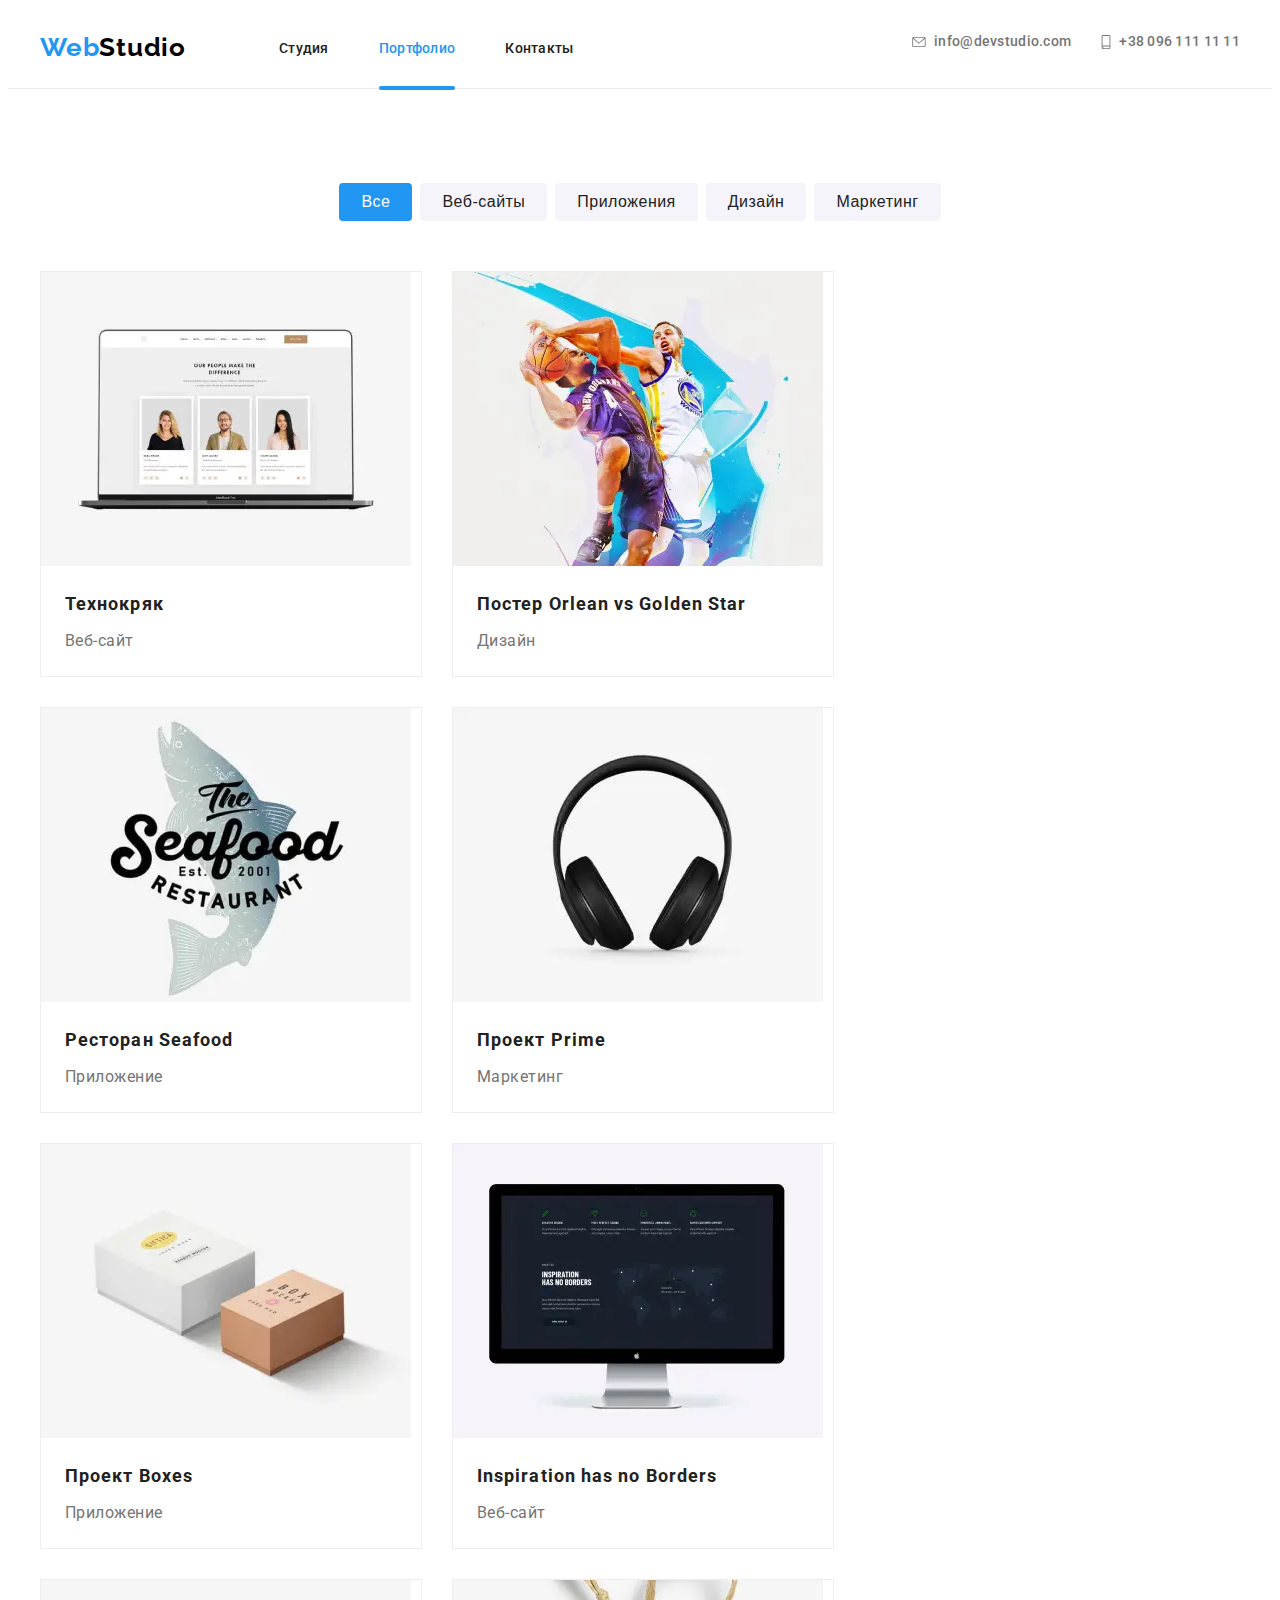
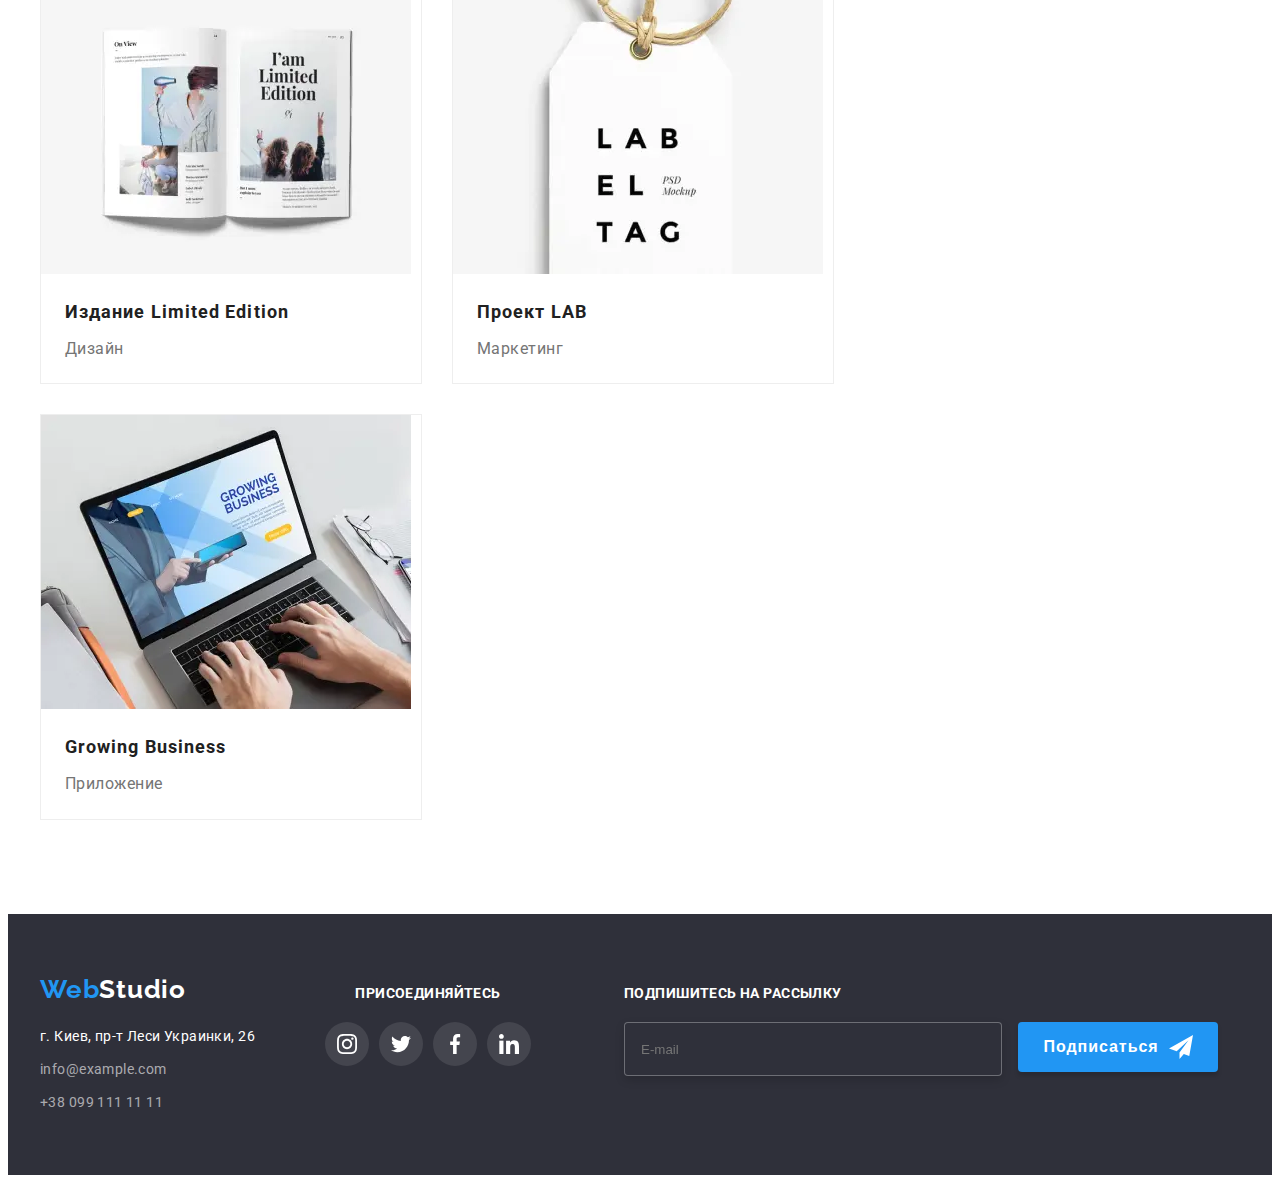
==== commit 6cb813a0: "добавлен скрол на модальное окно" ====
--- a/portfolio.html
+++ b/portfolio.html
@@ -30,7 +30,7 @@
           <!--Навигация на другие страницы-->
           <ul class="nav__menu list">
             <li class="nav__item">
-              <a class="nav__link link" href="/index.html">Студия</a>
+              <a class="nav__link link" href="./index.html">Студия</a>
             </li>
             <li class="nav__item">
               <a class="nav__link nav__link--current link" href="./portfolio.html">Портфолио</a>
@@ -524,7 +524,7 @@
                 </div>
                 <div class="project__card">
                   <h2 lang="en" class="project__title">Inspiration has no Borders</h2>
-                  <p class="project-text">Веб-сайт</p>
+                  <p class="project__text">Веб-сайт</p>
                 </div>
               </a>
             </li>
--- a/css/main.min.css
+++ b/css/main.min.css
@@ -1,2 +1,2 @@
-:root{--primery-text-color: #757575;--title-text-color: #212121;--background-button-secondary: #f5f4fa;--accent-color: #2196f3;--white-color: #ffffff;--background-footer-hero: #2f303a;--icon-color: #afb1b8}.visually-hidden{position:absolute !important;clip:rect(1px 1px 1px 1px);clip:rect(1px, 1px, 1px, 1px);padding:0 !important;border:0 !important;height:1px !important;width:1px !important;overflow:hidden}.list{list-style:none}.link{text-decoration:none}h1,h2,h3,h4,h5,h6,p{margin-top:0;margin-bottom:0}ul,ol{margin-top:0;margin-bottom:0;padding-left:0}img{display:block;max-width:100%;height:auto}body{font-family:'Roboto', sans-serif;background-color:var(--white-color)}.container{padding-left:15px;padding-right:15px}@media screen and (min-width: 480px){.container{width:480px;margin:0 auto}}@media screen and (min-width: 768px){.container{width:768px}}@media screen and (min-width: 1200px){.container{width:1200px}}.logo{font-family:'Raleway', sans-serif;font-size:24px;font-weight:700;line-height:1.17;letter-spacing:0.03em;text-align:center;color:#000000}.logo span{color:var(--accent-color)}.footer__logo{color:#ffffff}@media screen and (min-width: 768px){.header__logo{margin-right:88px}}@media screen and (min-width: 1200px){.logo{font-family:'Raleway', sans-serif;font-size:26px;font-weight:700;line-height:1.19;letter-spacing:0.03em}.header__logo{margin-right:93px}}.nav__menu{display:none}.header__contact{display:none}.header{padding-top:16px;padding-bottom:16px;border-bottom:1px solid #ececec}.header__container{display:flex;justify-content:space-between;align-items:center}.burger-btn{background-color:transparent;border:none;padding:0;line-height:0}.burger-btn__icon{width:40px;height:40px;fill:#000000}.mobile-menu{position:fixed;z-index:100;left:0;top:0;width:100vw;height:100vh;background-color:#ffffff;opacity:0;visibility:hidden;pointer-events:none;transition:opacity 500ms linear, visibility 500ms linear}.mobile-menu.is-open{opacity:1;visibility:visible;pointer-events:auto}.close-btn{background-color:transparent;border:none;padding:0;line-height:0}.close-btn__icon{width:40px;height:40px}.mobile-menu__container{position:relative;padding-top:48px;padding-left:40px}.mobile-menu__close-btn{position:absolute;top:12px;right:15px}.nav-list{margin-bottom:302px}.nav-list__item:not(:last-child){margin-bottom:32px}.nav-list__link{font-size:40px;font-weight:500;line-height:1.18;letter-spacing:0.02em;color:#212121}.nav-list__link:hover,.nav-list__link:focus{color:var(--accent-color)}.mobile-menu__contact{margin-bottom:64px}.mobile-menu__contact-item:not(:last-child){margin-bottom:32px}.mobile-menu__contact-tel{font-size:34px;font-weight:500;line-height:1.18;letter-spacing:0.02em;color:var(--primery-text-color)}.mobile-menu__contact-tel:hover,.mobile-menu__contact-tel:focus{color:var(--accent-color)}.mobile-menu__contact-mail{font-size:24px;font-weight:500;line-height:1.17;letter-spacing:0.02em;color:var(--primery-text-color)}.mobile-menu__contact-mail:hover,.mobile-menu__contact-mail:focus{color:var(--accent-color)}.mobile-menu__social-list{display:flex}.mobile-menu__social-item{position:relative}.mobile-menu__social-link{color:#2196f3;font-size:18px;font-weight:500;line-height:1.22;letter-spacing:0.02em;margin-right:20px}.mobile-menu__social-link::after{position:absolute;bottom:10px;content:'';width:22px;border:1px solid rgba(33,33,33,0.2);transform:rotate(90deg)}@media screen and (min-width: 768px){.burger-btn{display:none}.mobile-menu{display:none}.header{padding-top:22px;padding-bottom:22px}.header__container{display:flex;align-items:center}.nav{display:flex;align-items:center}.nav__menu{display:flex;align-items:center;margin-right:84px}.nav__item{position:relative}.nav__item:not(:last-child){margin-right:50px}.nav__link{padding-top:32px;padding-bottom:22px;font-style:normal;font-size:14px;font-weight:500;line-height:1.14;letter-spacing:0.02em;color:var(--title-text-color);transition:color 250ms cubic-bezier(0.4, 0, 0.2, 1)}.nav__link:hover,.nav__link:focus{color:var(--accent-color)}.nav__link--current{color:var(--accent-color)}.nav__link--current::after{position:absolute;bottom:-33px;display:block;content:'';width:100%;height:4px;background-color:var(--accent-color);border-radius:2px}.header__contact{display:block}.header__contact-item:not(:last-child){margin-bottom:10px}.header__contact-mail-icon{width:14px;height:10px;margin-right:8px;fill:currentColor}.header__contact-tel-icon{width:10px;height:14px;margin-right:8px;fill:currentColor}.header__contact-mail,.header__contact-tel{display:flex;align-items:center;font-size:12px;font-weight:500;line-height:1.17;letter-spacing:0.02em;color:var(--primery-text-color);transition:color 250ms cubic-bezier(0.4, 0, 0.2, 1)}.header__contact-mail:hover,.header__contact-mail:focus,.header__contact-tel:hover,.header__contact-tel:focus{color:var(--accent-color)}}@media screen and (min-width: 1200px){.header{padding-top:24px;padding-bottom:25px}.header__container{justify-content:space-between}.header__contact{display:flex}.header__contact-item:not(:last-child){margin-right:30px}.header__contact-mail,.header__contact-tel{font-size:14px;font-weight:500;line-height:1.14}}.button{font-size:16px;font-weight:700;line-height:1.87;box-shadow:0px 4px 4px rgba(0,0,0,0.15);border-radius:4px;border:none;color:var(--white-color);background-color:var(--accent-color);font-style:normal;text-align:center;letter-spacing:0.06em}.main__button{padding:10px 32px;align-items:center;transition:background-color 250ms cubic-bezier(0.4, 0, 0.2, 1)}.main__button:hover,.main__button:focus{background-color:#188ce8}.footer__form-button{display:flex;justify-content:center;align-items:center;width:200px;height:50px;margin-left:auto;margin-right:auto}.footer__icon-send{width:24px;height:24px;margin-left:10px}.portfolio__filter-btn{font-size:16px;font-weight:500;line-height:1.62;padding:6px 22px;border:none;border-radius:4px;color:var(--title-text-color);background-color:var(--background-button-secondary);letter-spacing:0.03em;transition:color 250ms cubic-bezier(0.4, 0, 0.2, 1),background-color 250ms cubic-bezier(0.4, 0, 0.2, 1),box-shadow 250ms cubic-bezier(0.4, 0, 0.2, 1)}.portfolio__filter-btn:hover,.portfolio__filter-btn:focus{color:#ffffff;background-color:var(--accent-color);box-shadow:0px 3px 1px rgba(0,0,0,0.1),0px 1px 2px rgba(0,0,0,0.08),0px 2px 2px rgba(0,0,0,0.12)}.portfolio__filter-btn.current{color:var(--white-color);background-color:var(--accent-color)}.social-list{display:flex;justify-content:space-between;width:206px;margin-left:auto;margin-right:auto}.social-list__link{display:flex;align-items:center;justify-content:center;width:44px;height:44px;border-radius:50%;background-color:#ffffff;transition:fill 250ms cubic-bezier(0.4, 0, 0.2, 1),background-color 250ms cubic-bezier(0.4, 0, 0.2, 1)}.social-list__link:hover,.social-list__link:focus{fill:var(--white-color);background-color:var(--accent-color)}.social-list__icon{width:20px;height:20px}.social-list_light{fill:var(--icon-color);background-color:#ffffff}.social-list_dark{fill:var(--white-color);background-color:rgba(255,255,255,0.1)}.social-footer{width:206px}@media screen and (max-width: 767px){.social-footer{margin-left:auto;margin-right:auto}}.social-footer__title{margin-bottom:20px;font-style:normal;font-size:14px;font-weight:700;line-height:1.14;letter-spacing:0.03em;text-transform:uppercase;text-align:center;color:#ffffff}.hero{padding-top:118px;padding-bottom:118px;margin-left:auto;margin-right:auto;background-image:linear-gradient(rgba(47,48,58,0.4), rgba(47,48,58,0.4)),url("/imeges/hero/Header-mobile.jpg");background-color:var(--background-footer-hero);background-repeat:no-repeat;background-position:center;background-size:cover;text-align:center}@media screen and (min-device-pixel-ratio: 2) and (min-width: 280px), (min-resolution: 192dpi) and (min-width: 280px), (min-resolution: 2dppx) and (min-width: 280px){.hero{background-image:linear-gradient(rgba(47,48,58,0.4), rgba(47,48,58,0.4)),url("/imeges/hero/Header-mobile@2x.jpg")}}.hero__title{max-width:360px;margin-left:auto;margin-right:auto;font-style:normal;font-size:26px;font-weight:900;line-height:1.62;text-align:center;letter-spacing:0.06em;text-transform:uppercase;color:var(--white-color);margin-bottom:30px}@media screen and (min-width: 768px){.hero{background-image:linear-gradient(rgba(47,48,58,0.4), rgba(47,48,58,0.4)),url("/imeges/hero/Header-tablet.jpg");background-size:cover}}@media screen and (min-device-pixel-ratio: 2) and (min-width: 768px), (min-resolution: 192dpi) and (min-width: 768px), (min-resolution: 2dppx) and (min-width: 768px){.hero{background-image:linear-gradient(rgba(47,48,58,0.4), rgba(47,48,58,0.4)),url("/imeges/hero/Header-tablet@2x.jpg")}}@media screen and (min-width: 1200px){.hero{padding-top:200px;padding-bottom:200px;background-image:linear-gradient(rgba(47,48,58,0.4), rgba(47,48,58,0.4)),url("/imeges/hero/Header-desktop.jpg");background-size:cover}.hero__title{max-width:696px;font-size:44px;font-weight:900;line-height:1.36}}@media screen and (min-device-pixel-ratio: 2) and (min-width: 1200px), (min-resolution: 192dpi) and (min-width: 1200px), (min-resolution: 2dppx) and (min-width: 1200px){.hero{background-image:linear-gradient(rgba(47,48,58,0.4), rgba(47,48,58,0.4)),url("/imeges/hero/Header-desktop@2x.jpg")}}.dignity{padding-top:60px;padding-bottom:60px}.dignity__icon-conteiner{width:450px;height:120px;display:flex;align-items:center;margin-bottom:30px;background:var(--background-button-secondary);border-radius:4px}.dignity__icon{width:70px;height:70px;margin:0 auto}.dignity__title{margin-bottom:10px;color:var(--title-text-color);font-size:14px;font-weight:700;line-height:1.14;font-style:normal;letter-spacing:0.03em;text-transform:uppercase;text-align:center}.dignity__text{font-style:normal;color:var(--primery-text-color);font-size:14px;font-weight:400;line-height:1.71;letter-spacing:0.03em}@media screen and (max-width: 767px){.dignity__item:not(:last-child){margin-bottom:30px}}@media screen and (min-width: 768px){.dignity__list{display:flex;align-items:center;flex-wrap:wrap;margin-left:-30px;margin-top:-30px}.dignity__item{width:354px;height:251px;margin-left:30px;margin-top:30px;flex-basis:calc((100% - 60px) / 2)}.dignity__icon-conteiner{width:354px;height:120px;display:flex;align-items:center;margin-bottom:30px;background:var(--background-button-secondary);border-radius:4px}.dignity__title{text-align:left}}@media screen and (min-width: 1200px){.dignity{padding-top:94px;padding-bottom:47px}.dignity__list{display:flex;align-items:center;flex-wrap:wrap;margin-left:-30px;margin-top:-30px}.dignity__item{width:270px;height:251px;margin-left:30px;margin-top:30px;flex-basis:calc((100% - 120px) / 4)}.dignity__icon-conteiner{width:270px;height:120px}}@media screen and (max-width: 1199px){.profile{display:none}}@media screen and (min-width: 1200px){.profile{padding-top:47px;padding-bottom:94px}.profile__titel{margin-bottom:50px;color:var(--title-text-color);font-size:36px;font-weight:700;line-height:1.17;text-align:center;letter-spacing:0.03em}.profile__list{display:flex;align-items:center;justify-content:space-between}.profile__item{position:relative}.profile__label{position:absolute;left:0;bottom:0;font-style:normal;font-size:14px;font-weight:700;line-height:1.14;text-align:center;letter-spacing:0.03em;text-transform:uppercase;color:#ffffff;background-color:rgba(47,48,58,0.8);width:370px;height:70px;padding-top:27px}}.team{background-color:#f5f4fa;padding-top:60px;padding-bottom:60px}.team__title{margin-bottom:30px;font-size:28px;font-weight:700;line-height:1.18;text-align:center;letter-spacing:0.03em;color:var(--title-text-color)}@media screen and (max-width: 767px){.team__item:not(:last-child){margin-bottom:30px}}.team__card{background:var(--white-color);box-shadow:0px 1px 3px rgba(0,0,0,0.12),0px 1px 1px rgba(0,0,0,0.14),0px 2px 1px rgba(0,0,0,0.2);border-radius:0px 0px 4px 4px}.team__img{margin-bottom:30px}.team__badge{padding-bottom:24px}.team__name{margin-bottom:10px;font-size:16px;font-weight:500;line-height:1.19;text-align:center;letter-spacing:0.03em;color:var(--title-text-color)}.team__profession{margin-bottom:16px;color:var(--primery-text-color);font-size:16px;font-weight:400;line-height:1.19;text-align:center;letter-spacing:0.03em}@media screen and (min-width: 768px){.team__list{display:flex;flex-wrap:wrap;margin-left:-30px;margin-top:-30px;align-items:center}.team__item{margin-left:30px;margin-top:30px;flex-basis:calc((100% - 60px) / 2)}}@media screen and (min-width: 1200px){.team__title{margin-bottom:50px;font-size:36px;font-weight:700;line-height:1.17}.team__list{display:flex;flex-wrap:wrap;margin-left:-30px;margin-top:-30px;align-items:center}.team__item{margin-left:30px;margin-top:30px;flex-basis:calc((100% - 120px) / 4)}.team__badge{padding-bottom:30px}}.clients{padding-top:60px;padding-bottom:60px}.clients__title{margin-bottom:30px;font-size:28px;font-weight:700;line-height:1.18;text-align:center;letter-spacing:0.03em;color:var(--title-text-color)}.clients__list{display:flex;flex-wrap:wrap;margin-left:-30px;margin-top:-30px;align-items:center}.clients__item{margin-left:30px;margin-top:30px;flex-basis:calc((100% - 60px) / 2)}.clients__link{fill:var(--icon-color);display:flex;align-items:center;justify-content:center;width:210px;height:92px;border:1px solid #afb1b8;border-radius:4px;transition:border 250ms cubic-bezier(0.4, 0, 0.2, 1),border-radius 250ms cubic-bezier(0.4, 0, 0.2, 1),fill 250ms cubic-bezier(0.4, 0, 0.2, 1)}.clients__link:hover,.clients__link:focus{border:1px solid #2196f3;border-radius:4px;fill:var(--accent-color)}@media screen and (min-width: 768px){.clients__item{flex-basis:calc((100% - 90px) / 3)}.clients__link{width:226px}}@media screen and (min-width: 1200px){.clients{padding-top:94px;padding-bottom:94px}.clients__title{margin-bottom:50px;font-size:36px;font-weight:700;line-height:1.17}.clients__list{display:flex;flex-wrap:nowrap;justify-content:space-between}.clients__link{width:170px}}.footer{padding-top:60px;padding-bottom:60px;background-color:var(--background-footer-hero)}.contact-info__address{margin-top:20px}@media screen and (max-width: 767px){.contact-info__address{margin-bottom:60px}}.contact-info__item:not(:last-child){margin-bottom:8px}.contact-info__address-link{font-style:normal;font-size:14px;font-weight:400;line-height:1.71;letter-spacing:0.03em;color:#ffffff;transition:color 250ms cubic-bezier(0.4, 0, 0.2, 1)}.contact-info__address-link:hover,.contact-info__address-link:focus{color:rgba(255,255,255,0.6)}.contact-info__link{display:inline-block;font-style:normal;color:rgba(255,255,255,0.6);font-size:14px;font-weight:400;line-height:1.71;letter-spacing:0.03em;transition:color 250ms cubic-bezier(0.4, 0, 0.2, 1)}.contact-info__link:hover,.contact-info__link:focus{color:#ffffff}@media screen and (max-width: 1199px){.contact-info{text-align:center}.footer__newsletter{margin-top:60px}}.footer__newsletter-text{margin-bottom:20px;font-size:14px;font-weight:700;line-height:1.14;text-align:center;letter-spacing:0.03em;text-transform:uppercase;color:var(--white-color)}.footer__form-input{width:450px;height:50px;background-color:var(--background-footer-hero);border:1px solid rgba(255,255,255,0.3);filter:drop-shadow(0px 4px 4px rgba(0,0,0,0.15));border-radius:4px;color:var(--white-color);outline:none;margin-bottom:20px;padding-left:16px}@media screen and (min-width: 768px) and (max-width: 1199px){.footer__contact{display:flex;justify-content:space-around;align-items:baseline}.footer__form-field{padding-left:166px}}@media screen and (min-width: 1200px){.footer__contact{display:flex;align-items:baseline}.footer__contact-data{display:flex;align-items:baseline}.contact-info__address{margin-top:20px;margin-right:70px}.contact-info__item:not(:last-child){margin-bottom:9px}.footer__newsletter{margin-left:93px}.footer__newsletter-text{text-align:start}.footer__form{display:flex;justify-content:center;align-items:flex-start}.footer__form-field{margin-right:16px}.footer__form-input{width:358px;margin-bottom:0}}.portfolio{padding-top:60px;padding-bottom:60px}.portfolio__filter{margin-bottom:40px;display:flex;flex-wrap:wrap;align-items:center}.portfolio__filter-item:not(:last-child){margin-right:8px}@media screen and (max-width: 767px){.portfolio__filter-item{margin-bottom:15px}}.project__item{background:#ffffff;border:1px solid #eeeeee;transition:border 250ms cubic-bezier(0.4, 0, 0.2, 1),box-shadow 250ms cubic-bezier(0.4, 0, 0.2, 1)}.project__item:hover,.project__item:focus{border:1px solid #eeeeee;box-shadow:0px 1px 1px rgba(0,0,0,0.12),0px 4px 4px rgba(0,0,0,0.06),1px 4px 6px rgba(0,0,0,0.16)}@media screen and (max-width: 767px){.project__item:not(:last-child){margin-bottom:30px}}.project__card{padding:20px 24px;background:#ffffff}.project__title{margin-bottom:4px;font-size:18px;font-weight:700;line-height:2;letter-spacing:0.06em;color:var(--title-text-color)}.project__text{font-size:16px;font-weight:400;line-height:1.87;letter-spacing:0.03em;color:var(--primery-text-color)}.project__link{display:block}.project__div-overlay{position:relative;overflow:hidden}.project__overlay{position:absolute;top:0;left:0;font-style:normal;font-size:18px;font-weight:400;line-height:1.56;letter-spacing:0.03em;color:var(--white-color);background-color:rgba(33,150,243,0.9);width:100%;height:100%;overflow:auto;padding:77px 24px;transform:translateY(100%);transition:transform 500ms linear}.project__link:hover .project__overlay,.project__link:focus .project__overlay{transform:translateY(0%)}@media screen and (min-width: 768px){.portfolio__filter{margin-bottom:30px;justify-content:center;flex-wrap:nowrap}.project__list{display:flex;flex-wrap:wrap;margin-left:-30px;margin-top:-30px}.project__item{margin-left:30px;margin-top:30px;flex-basis:calc((100% - 60px) / 2)}.project__overlay{padding:49px 24px}}@media screen and (min-width: 1200px){.portfolio{padding-top:94px;padding-bottom:94px}.portfolio__filter{margin-bottom:50px}.project__item{flex-basis:calc((100% - 90px) / 3)}.project__overlay{padding:63px 24px}}.backdrop{position:fixed;top:0;left:0;width:100vw;height:100vh;background-color:rgba(0,0,0,0.2);transition:opacity 500ms linear, visibility 500ms linear}.is-hidden{opacity:0;visibility:hidden;pointer-events:none}.modal{position:absolute;left:50%;top:50%;width:528px;height:580px;background-color:#ffffff;box-shadow:0px 1px 3px rgba(0,0,0,0.12),0px 1px 1px rgba(0,0,0,0.14),0px 2px 1px rgba(0,0,0,0.2);border-radius:4px;transform:translate(-50%, -50%);padding:40px}.modal__close-btn{display:flex;justify-content:center;align-items:center;position:absolute;top:8px;right:8px;width:30px;height:30px;border-radius:50%;border:1px solid rgba(0,0,0,0.1);background-color:transparent;cursor:pointer;padding:0}.modal__close-btn:focus{fill:var(--accent-color);outline:none;border-color:var(--accent-color)}.modal__close-btn-icon{width:18px;height:18px;fill:#000000;transition:fill 250ms cubic-bezier(0.4, 0, 0.2, 1)}.modal__close-btn-icon:hover{fill:var(--accent-color);outline:none;border-color:var(--accent-color)}.modal-form{display:flex;flex-direction:column}.modal-form__head{font-size:20px;font-weight:700;line-height:1.15;font-style:normal;text-align:center;letter-spacing:0.03em;color:var(--title-text-color);margin-bottom:12px}.modal-form__field{font-size:12px;font-weight:400;line-height:1.17;margin-bottom:10px;font-style:normal;letter-spacing:0.01em;color:var(--primery-text-color)}.modal-form__input-wrapper{position:relative;display:block;margin-top:4px}.modal-form__input{width:100%;height:40px;border:1px solid rgba(33,33,33,0.2);border-radius:4px;padding-left:42px;transition:border-color 250ms cubic-bezier(0.4, 0, 0.2, 1)}.modal-form__input:hover,.modal-form__input:focus{outline:none;border-color:var(--accent-color)}.modal-form__icon{display:block;position:absolute;top:50%;left:12px;transform:translateY(-50%);width:18px;height:18px;fill:var(--title-text-color);transition:fill 250ms cubic-bezier(0.4, 0, 0.2, 1)}.modal-form__input:focus+.modal-form__icon,.modal-form__input:hover+.modal-form__icon{fill:var(--accent-color)}.modal-form__message{width:100%;height:120px;margin-top:4px;padding:12px 16px;border:1px solid rgba(33,33,33,0.2);border-radius:4px;resize:none;transition:border-color 250ms cubic-bezier(0.4, 0, 0.2, 1)}.modal-form__message:hover,.modal-form__message:focus{border-color:var(--accent-color);outline:none}.modal-form__message::placeholder{font-size:14px;font-weight:400;line-height:1.14;font-style:normal;letter-spacing:0.01em;color:rgba(117,117,117,0.5)}.modal-form__checkbox-label{font-size:14px;font-weight:400;line-height:1.71;display:flex;justify-content:center;align-items:center;font-style:normal;letter-spacing:0.03em;color:var(--primery-text-color)}.modal-form__checkbox-label::before{display:block;content:'';width:16px;height:15px;border:1px solid #212121;border-radius:2px;cursor:pointer;margin-right:7px}.modal-form__checkbox:checked+.modal-form__checkbox-label::before{background-image:url(../imeges/icon-check.svg);width:16px;height:15px;border:1px solid #2196f3;border-radius:2px;background-position:center}.modal-form__checkbox:focus+.modal-form__checkbox-label::before{border-color:var(--accent-color);border-radius:2px}.modal-form__label-link{color:var(--accent-color)}.modal-form__label-link:focus{outline:1px solid #2196f3}.modal-form__button{width:200px;height:50px;margin:0 auto;margin-top:30px;background-color:#188ce8;box-shadow:0px 4px 4px rgba(0,0,0,0.15);border-radius:4px;font-size:16px;font-weight:700;line-height:1.87;font-style:normal;text-align:center;letter-spacing:0.06em;color:var(--white-color);cursor:pointer;transition:outline 250ms cubic-bezier(0.4, 0, 0.2, 1)}.modal-form__button:focus{outline:1px solid #2196f3}
+:root{--primery-text-color: #757575;--title-text-color: #212121;--background-button-secondary: #f5f4fa;--accent-color: #2196f3;--white-color: #ffffff;--background-footer-hero: #2f303a;--icon-color: #afb1b8}.visually-hidden{position:absolute !important;clip:rect(1px 1px 1px 1px);clip:rect(1px, 1px, 1px, 1px);padding:0 !important;border:0 !important;height:1px !important;width:1px !important;overflow:hidden}.list{list-style:none}.link{text-decoration:none}h1,h2,h3,h4,h5,h6,p{margin-top:0;margin-bottom:0}ul,ol{margin-top:0;margin-bottom:0;padding-left:0}img{display:block;max-width:100%;height:auto}body{font-family:'Roboto', sans-serif;background-color:var(--white-color)}.container{padding-left:15px;padding-right:15px}@media screen and (min-width: 480px){.container{width:480px;margin:0 auto}}@media screen and (min-width: 768px){.container{width:768px}}@media screen and (min-width: 1200px){.container{width:1200px}}.logo{font-family:'Raleway', sans-serif;font-size:24px;font-weight:700;line-height:1.17;letter-spacing:0.03em;text-align:center;color:#000000}.logo span{color:var(--accent-color)}.footer__logo{color:#ffffff}@media screen and (min-width: 768px){.header__logo{margin-right:88px}}@media screen and (min-width: 1200px){.logo{font-family:'Raleway', sans-serif;font-size:26px;font-weight:700;line-height:1.19;letter-spacing:0.03em}.header__logo{margin-right:93px}}.nav__menu{display:none}.header__contact{display:none}.header{padding-top:16px;padding-bottom:16px;border-bottom:1px solid #ececec}.header__container{display:flex;justify-content:space-between;align-items:center}.burger-btn{background-color:transparent;border:none;padding:0;line-height:0}.burger-btn__icon{width:40px;height:40px;fill:#000000}.mobile-menu{position:fixed;z-index:100;left:0;top:0;width:100%;height:100%;background-color:#ffffff;opacity:0;visibility:hidden;pointer-events:none;transition:opacity 500ms linear, visibility 500ms linear}.mobile-menu.is-open{opacity:1;visibility:visible;pointer-events:auto}.close-btn{background-color:transparent;border:none;padding:0;line-height:0}.close-btn__icon{width:40px;height:40px}.mobile-menu__container{display:flex;flex-direction:column;height:100%;position:relative;padding-top:48px;padding-left:40px}.mobile-menu__close-btn{position:absolute;top:12px;right:15px}.nav-list__item:not(:last-child){margin-bottom:32px}.nav-list__link{font-size:40px;font-weight:500;line-height:1.18;letter-spacing:0.02em;color:#212121}.nav-list__link:hover,.nav-list__link:focus{color:var(--accent-color)}@media screen and (max-width: 479px){.nav-list__link{font-size:24px;font-weight:500;line-height:1.18}}.mobile-menu__contact{margin-top:auto;margin-bottom:64px}.mobile-menu__contact-item:not(:last-child){margin-bottom:32px}.mobile-menu__contact-tel{font-size:34px;font-weight:500;line-height:1.18;letter-spacing:0.02em;color:#2196f3}.mobile-menu__contact-tel:hover,.mobile-menu__contact-tel:focus{color:#2196f3}@media screen and (max-width: 479px){.mobile-menu__contact-tel{font-size:24px;font-weight:500;line-height:1.18}}.mobile-menu__contact-mail{font-size:24px;font-weight:500;line-height:1.17;letter-spacing:0.02em;color:var(--primery-text-color)}.mobile-menu__contact-mail:hover,.mobile-menu__contact-mail:focus{color:var(--accent-color)}@media screen and (max-width: 479px){.mobile-menu__contact-mail{font-size:18px;font-weight:500;line-height:1.18}}.mobile-menu__social-list{display:flex}.mobile-menu__social-item{display:flex;margin-right:10px}.mobile-menu__social-item:not(:last-child)::after{content:'';margin-left:10px;width:1px;height:22px;border:1px solid rgba(33,33,33,0.2)}.mobile-menu__social-link{color:#2196f3;font-size:18px;font-weight:500;line-height:1.22;letter-spacing:0.02em}@media screen and (max-width: 479px){.mobile-menu__social-link{font-size:12px;font-weight:400;line-height:1.16}}@media screen and (min-width: 768px){.burger-btn{display:none}.mobile-menu{display:none}.header{padding-top:22px;padding-bottom:22px}.header__container{display:flex;align-items:center}.nav{display:flex;align-items:center}.nav__menu{display:flex;align-items:center;margin-right:84px}.nav__item{position:relative}.nav__item:not(:last-child){margin-right:50px}.nav__link{padding-top:32px;padding-bottom:22px;font-style:normal;font-size:14px;font-weight:500;line-height:1.14;letter-spacing:0.02em;color:var(--title-text-color);transition:color 250ms cubic-bezier(0.4, 0, 0.2, 1)}.nav__link:hover,.nav__link:focus{color:var(--accent-color)}.nav__link--current{color:var(--accent-color)}.nav__link--current::after{position:absolute;bottom:-33px;display:block;content:'';width:100%;height:4px;background-color:var(--accent-color);border-radius:2px}.header__contact{display:block}.header__contact-item:not(:last-child){margin-bottom:10px}.header__contact-mail-icon{width:14px;height:10px;margin-right:8px;fill:currentColor}.header__contact-tel-icon{width:10px;height:14px;margin-right:8px;fill:currentColor}.header__contact-mail,.header__contact-tel{display:flex;align-items:center;font-size:12px;font-weight:500;line-height:1.17;letter-spacing:0.02em;color:var(--primery-text-color);transition:color 250ms cubic-bezier(0.4, 0, 0.2, 1)}.header__contact-mail:hover,.header__contact-mail:focus,.header__contact-tel:hover,.header__contact-tel:focus{color:var(--accent-color)}}@media screen and (min-width: 1200px){.header{padding-top:24px;padding-bottom:25px}.header__container{justify-content:space-between}.header__contact{display:flex}.header__contact-item:not(:last-child){margin-right:30px}.header__contact-mail,.header__contact-tel{font-size:14px;font-weight:500;line-height:1.14}}.button{font-size:16px;font-weight:700;line-height:1.87;box-shadow:0px 4px 4px rgba(0,0,0,0.15);border-radius:4px;border:none;color:var(--white-color);background-color:var(--accent-color);font-style:normal;text-align:center;letter-spacing:0.06em}.main__button{padding:10px 32px;align-items:center;transition:background-color 250ms cubic-bezier(0.4, 0, 0.2, 1)}.main__button:hover,.main__button:focus{background-color:#188ce8}.footer__form-button{display:flex;justify-content:center;align-items:center;width:200px;height:50px;margin-left:auto;margin-right:auto}.footer__icon-send{width:24px;height:24px;margin-left:10px}.portfolio__filter-btn{font-size:16px;font-weight:500;line-height:1.62;padding:6px 22px;border:none;border-radius:4px;color:var(--title-text-color);background-color:var(--background-button-secondary);letter-spacing:0.03em;transition:color 250ms cubic-bezier(0.4, 0, 0.2, 1),background-color 250ms cubic-bezier(0.4, 0, 0.2, 1),box-shadow 250ms cubic-bezier(0.4, 0, 0.2, 1)}.portfolio__filter-btn:hover,.portfolio__filter-btn:focus{color:#ffffff;background-color:var(--accent-color);box-shadow:0px 3px 1px rgba(0,0,0,0.1),0px 1px 2px rgba(0,0,0,0.08),0px 2px 2px rgba(0,0,0,0.12)}.portfolio__filter-btn.current{color:var(--white-color);background-color:var(--accent-color)}.social-list{display:flex;justify-content:space-between;width:206px;margin-left:auto;margin-right:auto}.social-list__link{display:flex;align-items:center;justify-content:center;width:44px;height:44px;border-radius:50%;background-color:#ffffff;transition:fill 250ms cubic-bezier(0.4, 0, 0.2, 1),background-color 250ms cubic-bezier(0.4, 0, 0.2, 1)}.social-list__link:hover,.social-list__link:focus{fill:var(--white-color);background-color:var(--accent-color)}.social-list__icon{width:20px;height:20px}.social-list_light{fill:var(--icon-color);background-color:#ffffff}.social-list_dark{fill:var(--white-color);background-color:rgba(255,255,255,0.1)}.social-footer{width:206px}@media screen and (max-width: 767px){.social-footer{margin-left:auto;margin-right:auto}}.social-footer__title{margin-bottom:20px;font-style:normal;font-size:14px;font-weight:700;line-height:1.14;letter-spacing:0.03em;text-transform:uppercase;text-align:center;color:#ffffff}.hero{padding-top:118px;padding-bottom:118px;margin-left:auto;margin-right:auto;background-image:linear-gradient(rgba(47,48,58,0.4), rgba(47,48,58,0.4)),url("../imeges/hero/Header-mobile.jpg");background-color:var(--background-footer-hero);background-repeat:no-repeat;background-position:center;background-size:cover;text-align:center}@media screen and (min-device-pixel-ratio: 2) and (min-width: 280px), (min-resolution: 192dpi) and (min-width: 280px), (min-resolution: 2dppx) and (min-width: 280px){.hero{background-image:linear-gradient(rgba(47,48,58,0.4), rgba(47,48,58,0.4)),url("../imeges/hero/Header-mobile@2x.jpg")}}.hero__title{max-width:360px;margin-left:auto;margin-right:auto;font-style:normal;font-size:26px;font-weight:900;line-height:1.62;text-align:center;letter-spacing:0.06em;text-transform:uppercase;color:var(--white-color);margin-bottom:30px}@media screen and (min-width: 768px){.hero{background-image:linear-gradient(rgba(47,48,58,0.4), rgba(47,48,58,0.4)),url("../imeges/hero/Header-tablet.jpg");background-size:cover}}@media screen and (min-device-pixel-ratio: 2) and (min-width: 768px), (min-resolution: 192dpi) and (min-width: 768px), (min-resolution: 2dppx) and (min-width: 768px){.hero{background-image:linear-gradient(rgba(47,48,58,0.4), rgba(47,48,58,0.4)),url("../imeges/hero/Header-tablet@2x.jpg")}}@media screen and (min-width: 1200px){.hero{padding-top:200px;padding-bottom:200px;background-image:linear-gradient(rgba(47,48,58,0.4), rgba(47,48,58,0.4)),url("../imeges/hero/Header-desktop.jpg");background-size:cover}.hero__title{max-width:696px;font-size:44px;font-weight:900;line-height:1.36}}@media screen and (min-device-pixel-ratio: 2) and (min-width: 1200px), (min-resolution: 192dpi) and (min-width: 1200px), (min-resolution: 2dppx) and (min-width: 1200px){.hero{background-image:linear-gradient(rgba(47,48,58,0.4), rgba(47,48,58,0.4)),url("../imeges/hero/Header-desktop@2x.jpg")}}.dignity{padding-top:60px;padding-bottom:60px}.dignity__icon-conteiner{max-width:450px;height:120px;display:flex;align-items:center;margin-bottom:30px;background:var(--background-button-secondary);border-radius:4px}.dignity__icon{width:70px;height:70px;margin:0 auto}.dignity__title{margin-bottom:10px;color:var(--title-text-color);font-size:14px;font-weight:700;line-height:1.14;font-style:normal;letter-spacing:0.03em;text-transform:uppercase;text-align:center}.dignity__text{font-style:normal;color:var(--primery-text-color);font-size:14px;font-weight:400;line-height:1.71;letter-spacing:0.03em}@media screen and (max-width: 767px){.dignity__item:not(:last-child){margin-bottom:30px}}@media screen and (min-width: 768px){.dignity__list{display:flex;align-items:center;flex-wrap:wrap;margin-left:-30px;margin-top:-30px}.dignity__item{width:354px;height:251px;margin-left:30px;margin-top:30px;flex-basis:calc((100% - 60px) / 2)}.dignity__icon-conteiner{width:354px;height:120px;display:flex;align-items:center;margin-bottom:30px;background:var(--background-button-secondary);border-radius:4px}.dignity__title{text-align:left}}@media screen and (min-width: 1200px){.dignity{padding-top:94px;padding-bottom:47px}.dignity__list{display:flex;align-items:center;flex-wrap:wrap;margin-left:-30px;margin-top:-30px}.dignity__item{width:270px;height:251px;margin-left:30px;margin-top:30px;flex-basis:calc((100% - 120px) / 4)}.dignity__icon-conteiner{width:270px;height:120px}}@media screen and (max-width: 1199px){.profile{display:none}}@media screen and (min-width: 1200px){.profile{padding-top:47px;padding-bottom:94px}.profile__titel{margin-bottom:50px;color:var(--title-text-color);font-size:36px;font-weight:700;line-height:1.17;text-align:center;letter-spacing:0.03em}.profile__list{display:flex;align-items:center;justify-content:space-between}.profile__item{position:relative}.profile__label{position:absolute;left:0;bottom:0;font-style:normal;font-size:14px;font-weight:700;line-height:1.14;text-align:center;letter-spacing:0.03em;text-transform:uppercase;color:#ffffff;background-color:rgba(47,48,58,0.8);width:370px;height:70px;padding-top:27px}}.team{background-color:#f5f4fa;padding-top:60px;padding-bottom:60px}.team__title{margin-bottom:30px;font-size:28px;font-weight:700;line-height:1.18;text-align:center;letter-spacing:0.03em;color:var(--title-text-color)}@media screen and (max-width: 767px){.team__item:not(:last-child){margin-bottom:30px}}.team__card{background:var(--white-color);box-shadow:0px 1px 3px rgba(0,0,0,0.12),0px 1px 1px rgba(0,0,0,0.14),0px 2px 1px rgba(0,0,0,0.2);border-radius:0px 0px 4px 4px}.team__img{margin-bottom:30px}.team__badge{padding-bottom:24px}.team__name{margin-bottom:10px;font-size:16px;font-weight:500;line-height:1.19;text-align:center;letter-spacing:0.03em;color:var(--title-text-color)}.team__profession{margin-bottom:16px;color:var(--primery-text-color);font-size:16px;font-weight:400;line-height:1.19;text-align:center;letter-spacing:0.03em}@media screen and (min-width: 768px){.team__list{display:flex;flex-wrap:wrap;margin-left:-30px;margin-top:-30px;align-items:center}.team__item{margin-left:30px;margin-top:30px;flex-basis:calc((100% - 60px) / 2)}}@media screen and (min-width: 1200px){.team__title{margin-bottom:50px;font-size:36px;font-weight:700;line-height:1.17}.team__list{display:flex;flex-wrap:wrap;margin-left:-30px;margin-top:-30px;align-items:center}.team__item{margin-left:30px;margin-top:30px;flex-basis:calc((100% - 120px) / 4)}.team__badge{padding-bottom:30px}}.clients{padding-top:60px;padding-bottom:60px}.clients__title{margin-bottom:30px;font-size:28px;font-weight:700;line-height:1.18;text-align:center;letter-spacing:0.03em;color:var(--title-text-color)}.clients__list{display:flex;flex-wrap:wrap;margin-left:-30px;margin-top:-30px;align-items:center}.clients__item{margin-left:30px;margin-top:30px;flex-basis:calc((100% - 60px) / 2)}.clients__link{fill:var(--icon-color);display:flex;align-items:center;justify-content:center;width:210px;height:92px;border:1px solid #afb1b8;border-radius:4px;transition:border 250ms cubic-bezier(0.4, 0, 0.2, 1),border-radius 250ms cubic-bezier(0.4, 0, 0.2, 1),fill 250ms cubic-bezier(0.4, 0, 0.2, 1)}.clients__link:hover,.clients__link:focus{border:1px solid #2196f3;border-radius:4px;fill:var(--accent-color)}@media screen and (min-width: 320px) and (max-width: 479px){.clients__list{display:flex;flex-wrap:wrap;margin-left:-15px;margin-top:-15px;align-items:center}.clients__item{margin-left:15px;margin-top:15px;flex-basis:calc((100% - 30px) / 2)}.clients__link{width:auto}}@media screen and (min-width: 768px){.clients__item{flex-basis:calc((100% - 90px) / 3)}.clients__link{width:226px}}@media screen and (min-width: 1200px){.clients{padding-top:94px;padding-bottom:94px}.clients__title{margin-bottom:50px;font-size:36px;font-weight:700;line-height:1.17}.clients__list{display:flex;flex-wrap:nowrap;justify-content:space-between}.clients__link{width:170px}}.footer{padding-top:60px;padding-bottom:60px;background-color:var(--background-footer-hero)}.contact-info__address{margin-top:20px}@media screen and (max-width: 767px){.contact-info__address{margin-bottom:60px}}.contact-info__item:not(:last-child){margin-bottom:8px}.contact-info__address-link{font-style:normal;font-size:14px;font-weight:400;line-height:1.71;letter-spacing:0.03em;color:#ffffff;transition:color 250ms cubic-bezier(0.4, 0, 0.2, 1)}.contact-info__address-link:hover,.contact-info__address-link:focus{color:rgba(255,255,255,0.6)}.contact-info__link{display:inline-block;font-style:normal;color:rgba(255,255,255,0.6);font-size:14px;font-weight:400;line-height:1.71;letter-spacing:0.03em;transition:color 250ms cubic-bezier(0.4, 0, 0.2, 1)}.contact-info__link:hover,.contact-info__link:focus{color:#ffffff}@media screen and (max-width: 1199px){.contact-info{text-align:center}.footer__newsletter{margin-top:60px}}.footer__newsletter-text{margin-bottom:20px;font-size:14px;font-weight:700;line-height:1.14;text-align:center;letter-spacing:0.03em;text-transform:uppercase;color:var(--white-color)}@media screen and (max-width: 479px){.footer__form{text-align:center}}.footer__form-input{height:50px;background-color:var(--background-footer-hero);border:1px solid rgba(255,255,255,0.3);filter:drop-shadow(0px 4px 4px rgba(0,0,0,0.15));border-radius:4px;color:var(--white-color);outline:none;margin-bottom:20px;padding-left:16px}@media screen and (max-width: 479px){.footer__form-input{max-width:450px}}@media screen and (min-width: 480px){.footer__form-input{width:450px}}@media screen and (min-width: 768px) and (max-width: 1199px){.footer__contact{display:flex;justify-content:space-around;align-items:baseline}.footer__form-field{padding-left:166px}}@media screen and (min-width: 1200px){.footer__contact{display:flex;align-items:baseline}.footer__contact-data{display:flex;align-items:baseline}.contact-info__address{margin-top:20px;margin-right:70px}.contact-info__item:not(:last-child){margin-bottom:9px}.footer__newsletter{margin-left:93px}.footer__newsletter-text{text-align:start}.footer__form{display:flex;justify-content:center;align-items:flex-start}.footer__form-field{margin-right:16px}.footer__form-input{width:358px;margin-bottom:0}}.portfolio{padding-top:60px;padding-bottom:60px}.portfolio__filter{margin-bottom:40px;display:flex;flex-wrap:wrap;align-items:center}.portfolio__filter-item:not(:last-child){margin-right:8px}@media screen and (max-width: 479px){.portfolio__filter-item{margin-bottom:15px}}@media screen and (min-width: 480px) and (max-width: 767px){.portfolio__filter-item:nth-child(-n+3){margin-bottom:15px}}.project__item{background:#ffffff;border:1px solid #eeeeee;transition:border 250ms cubic-bezier(0.4, 0, 0.2, 1),box-shadow 250ms cubic-bezier(0.4, 0, 0.2, 1)}.project__item:hover,.project__item:focus{border:1px solid #eeeeee;box-shadow:0px 1px 1px rgba(0,0,0,0.12),0px 4px 4px rgba(0,0,0,0.06),1px 4px 6px rgba(0,0,0,0.16)}@media screen and (max-width: 767px){.project__item:not(:last-child){margin-bottom:30px}}.project__card{padding:20px 24px;background:#ffffff}.project__title{margin-bottom:4px;font-size:18px;font-weight:700;line-height:2;letter-spacing:0.06em;color:var(--title-text-color)}.project__text{font-size:16px;font-weight:400;line-height:1.87;letter-spacing:0.03em;color:var(--primery-text-color)}.project__link{display:block}.project__div-overlay{position:relative;overflow:hidden}.project__overlay{position:absolute;top:0;left:0;font-style:normal;font-size:18px;font-weight:400;line-height:1.56;letter-spacing:0.03em;color:var(--white-color);background-color:rgba(33,150,243,0.9);width:100%;height:100%;overflow:auto;padding:77px 24px;transform:translateY(100%);transition:transform 500ms linear}.project__link:hover .project__overlay,.project__link:focus .project__overlay{transform:translateY(0%)}@media screen and (min-width: 768px){.portfolio__filter{margin-bottom:30px;justify-content:center;flex-wrap:nowrap}.project__list{display:flex;flex-wrap:wrap;margin-left:-30px;margin-top:-30px}.project__item{margin-left:30px;margin-top:30px;flex-basis:calc((100% - 60px) / 2)}.project__overlay{padding:49px 24px}}@media screen and (min-width: 1200px){.portfolio{padding-top:94px;padding-bottom:94px}.portfolio__filter{margin-bottom:50px}.project__item{flex-basis:calc((100% - 90px) / 3)}.project__overlay{padding:63px 24px}}.backdrop{position:fixed;top:0;left:0;width:100%;height:100%;background-color:rgba(0,0,0,0.2);overflow-y:scroll;transition:opacity 500ms linear, visibility 500ms linear}.is-hidden{opacity:0;visibility:hidden;pointer-events:none}.modal{position:absolute;left:50%;top:50%;background-color:#ffffff;box-shadow:0px 1px 3px rgba(0,0,0,0.12),0px 1px 1px rgba(0,0,0,0.14),0px 2px 1px rgba(0,0,0,0.2);border-radius:4px;transform:translate(-50%, -50%);padding:40px}.modal__close-btn{display:flex;justify-content:center;align-items:center;position:absolute;top:8px;right:8px;width:30px;height:30px;border-radius:50%;border:1px solid rgba(0,0,0,0.1);background-color:transparent;cursor:pointer;padding:0}.modal__close-btn:focus{fill:var(--accent-color);outline:none;border-color:var(--accent-color)}.modal__close-btn-icon{width:18px;height:18px;fill:#000000;transition:fill 250ms cubic-bezier(0.4, 0, 0.2, 1)}.modal__close-btn-icon:hover{fill:var(--accent-color);outline:none;border-color:var(--accent-color)}@media screen and (max-width: 479px){.modal{width:90vw}}@media screen and (min-width: 480px) and (max-width: 1199px){.modal{width:450px;height:609px}}@media screen and (min-width: 1200px){.modal{width:528px;height:581px}}.modal-form{display:flex;flex-direction:column}.modal-form__head{font-size:20px;font-weight:700;line-height:1.5;text-align:center;letter-spacing:0.03em;color:var(--title-text-color);margin-bottom:12px}.modal-form__field{font-size:12px;font-weight:400;line-height:1.17;margin-bottom:10px;letter-spacing:0.01em;color:var(--primery-text-color)}.modal-form__input-wrapper{position:relative;display:block;margin-top:4px}.modal-form__input{width:100%;height:40px;border:1px solid rgba(33,33,33,0.2);border-radius:4px;padding-left:42px;transition:border-color 250ms cubic-bezier(0.4, 0, 0.2, 1)}.modal-form__input:hover,.modal-form__input:focus{outline:none;border-color:var(--accent-color)}.modal-form__icon{display:block;position:absolute;top:50%;left:12px;transform:translateY(-50%);width:18px;height:18px;fill:var(--title-text-color);transition:fill 250ms cubic-bezier(0.4, 0, 0.2, 1)}.modal-form__input:focus+.modal-form__icon,.modal-form__input:hover+.modal-form__icon{fill:var(--accent-color)}.modal-form__message{width:100%;height:120px;margin-top:4px;padding:12px 16px;border:1px solid rgba(33,33,33,0.2);border-radius:4px;resize:none;transition:border-color 250ms cubic-bezier(0.4, 0, 0.2, 1)}.modal-form__message:hover,.modal-form__message:focus{border-color:var(--accent-color);outline:none}.modal-form__message::placeholder{font-size:14px;font-weight:400;line-height:1.14;font-style:normal;letter-spacing:0.01em;color:rgba(117,117,117,0.5)}.modal-form__checkbox-label{font-size:12px;font-weight:400;line-height:1.17;display:flex;justify-content:center;align-items:center;letter-spacing:0.03em;color:var(--primery-text-color)}.modal-form__checkbox-label::before{display:block;content:'';width:16px;height:15px;border:1px solid #212121;border-radius:2px;cursor:pointer;margin-right:7px}.modal-form__checkbox:checked+.modal-form__checkbox-label::before{background-image:url(../imeges/icon-check.svg);width:16px;height:15px;border:1px solid #2196f3;border-radius:2px;background-position:center}.modal-form__checkbox:focus+.modal-form__checkbox-label::before{border-color:var(--accent-color);border-radius:2px}.modal-form__label-link{color:var(--accent-color)}.modal-form__label-link:focus{outline:1px solid #2196f3}.modal-form__button{width:200px;height:50px;margin:0 auto;margin-top:30px;background-color:#188ce8;box-shadow:0px 4px 4px rgba(0,0,0,0.15);border-radius:4px;font-size:16px;font-weight:700;line-height:1.87;font-style:normal;text-align:center;letter-spacing:0.06em;color:var(--white-color);cursor:pointer;transition:outline 250ms cubic-bezier(0.4, 0, 0.2, 1)}.modal-form__button:focus{outline:1px solid #2196f3}@media screen and (min-width: 1200px){.modal-form__head{font-size:20px;font-weight:700;line-height:1.15}.modal-form__checkbox-label{font-size:14px;font-weight:400;line-height:1.71}}
 /*# sourceMappingURL=main.min.css.map */